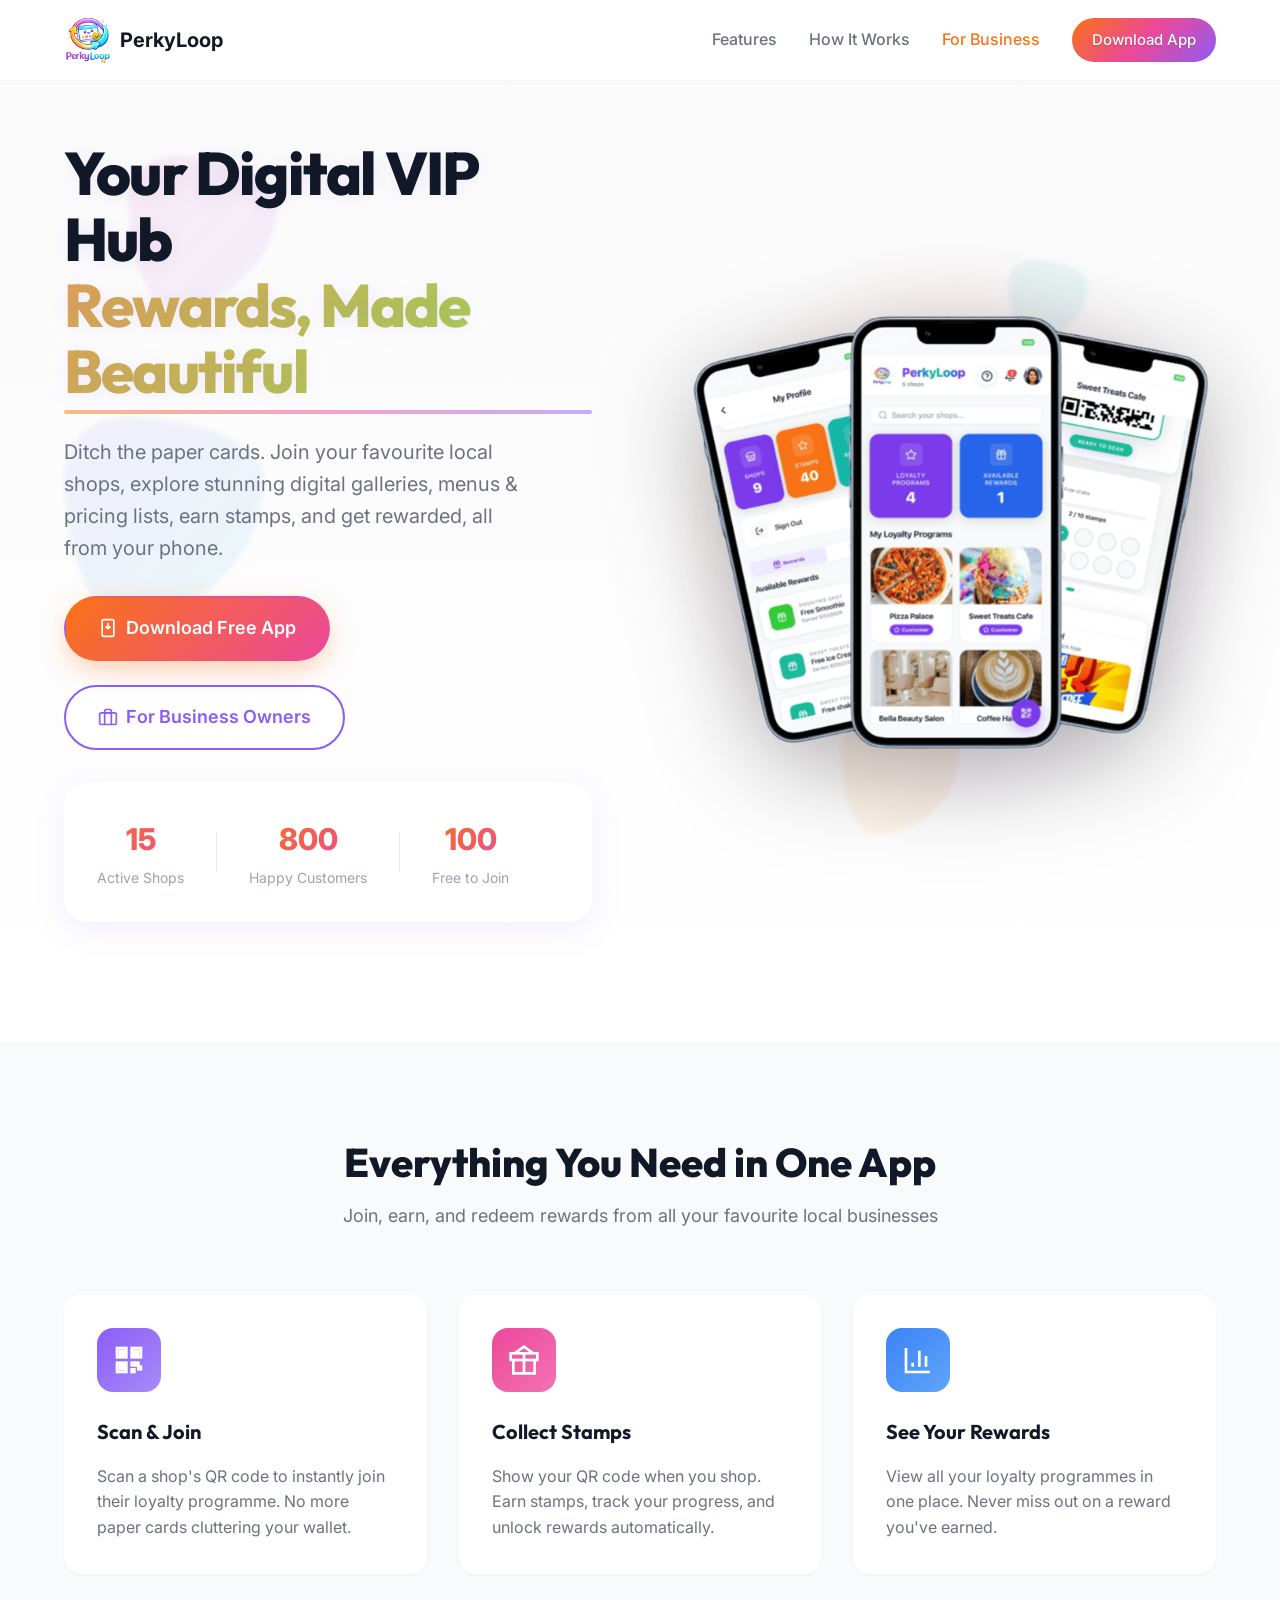
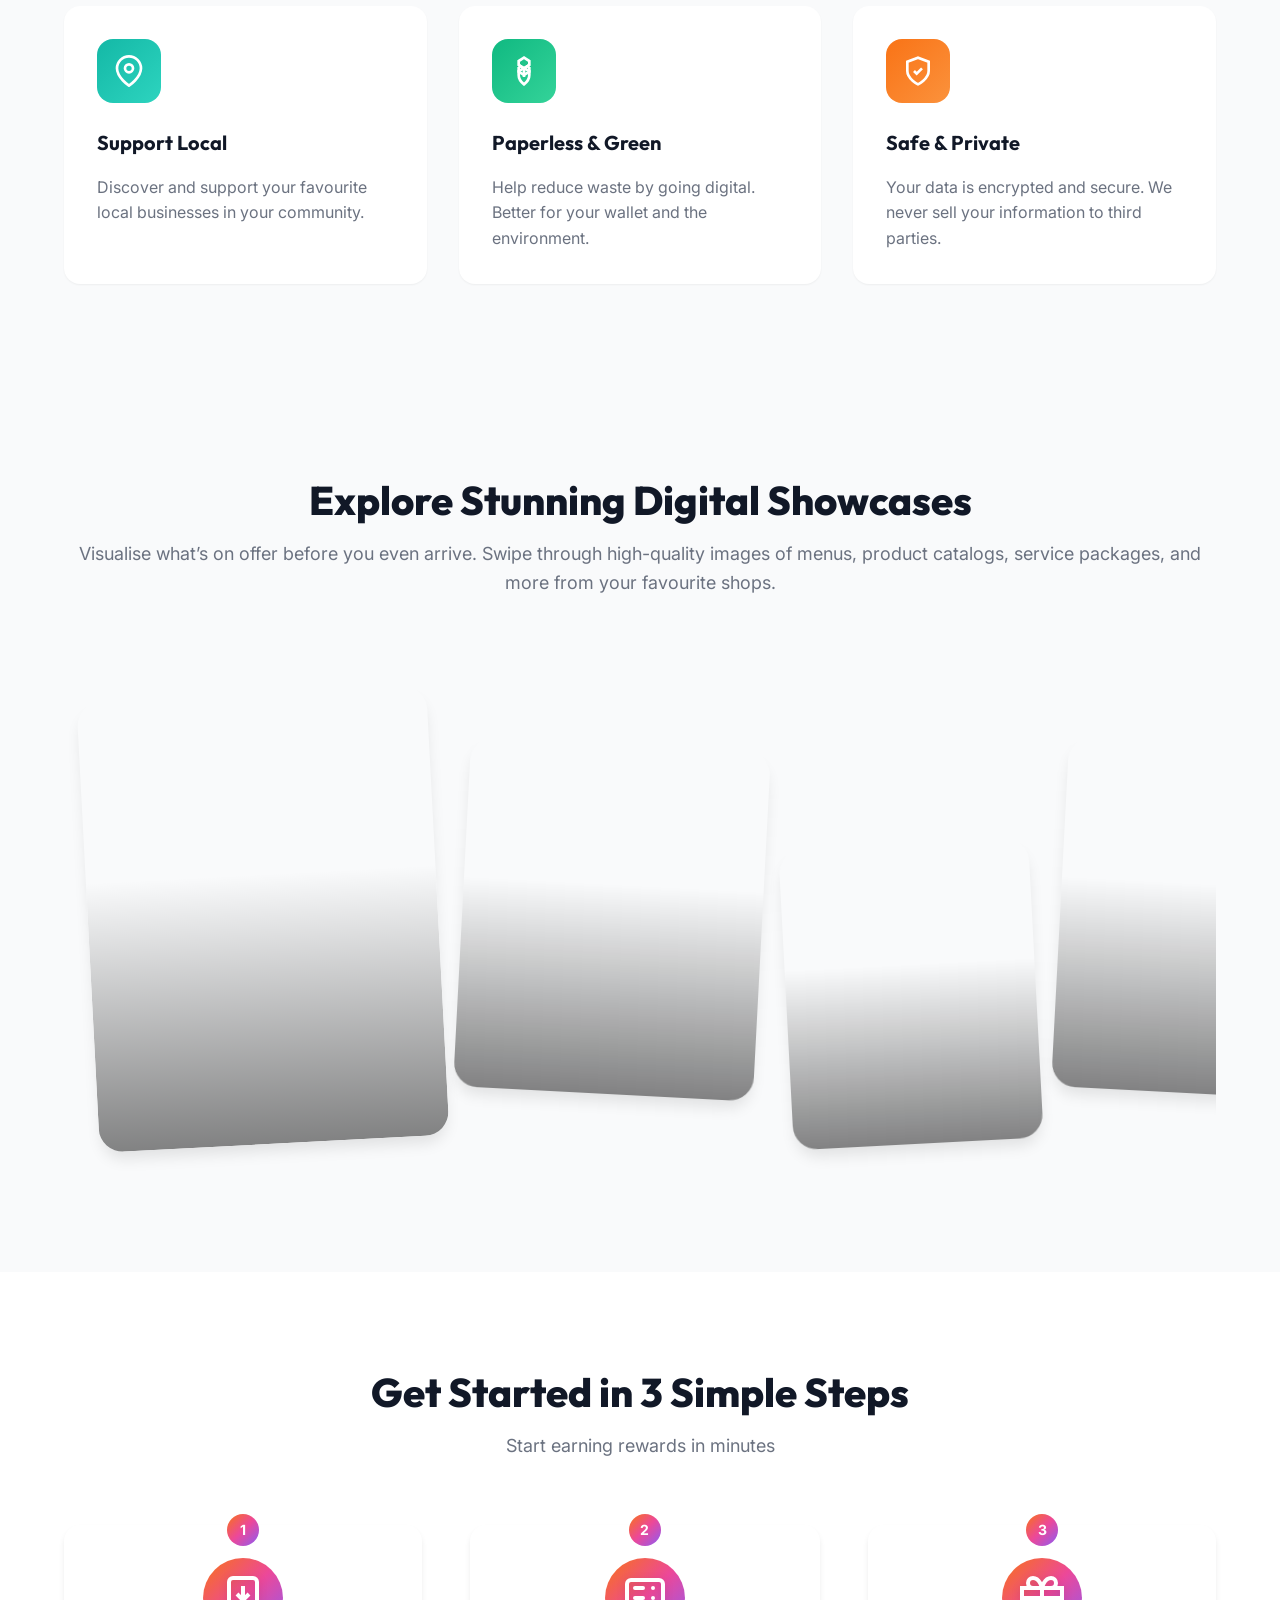
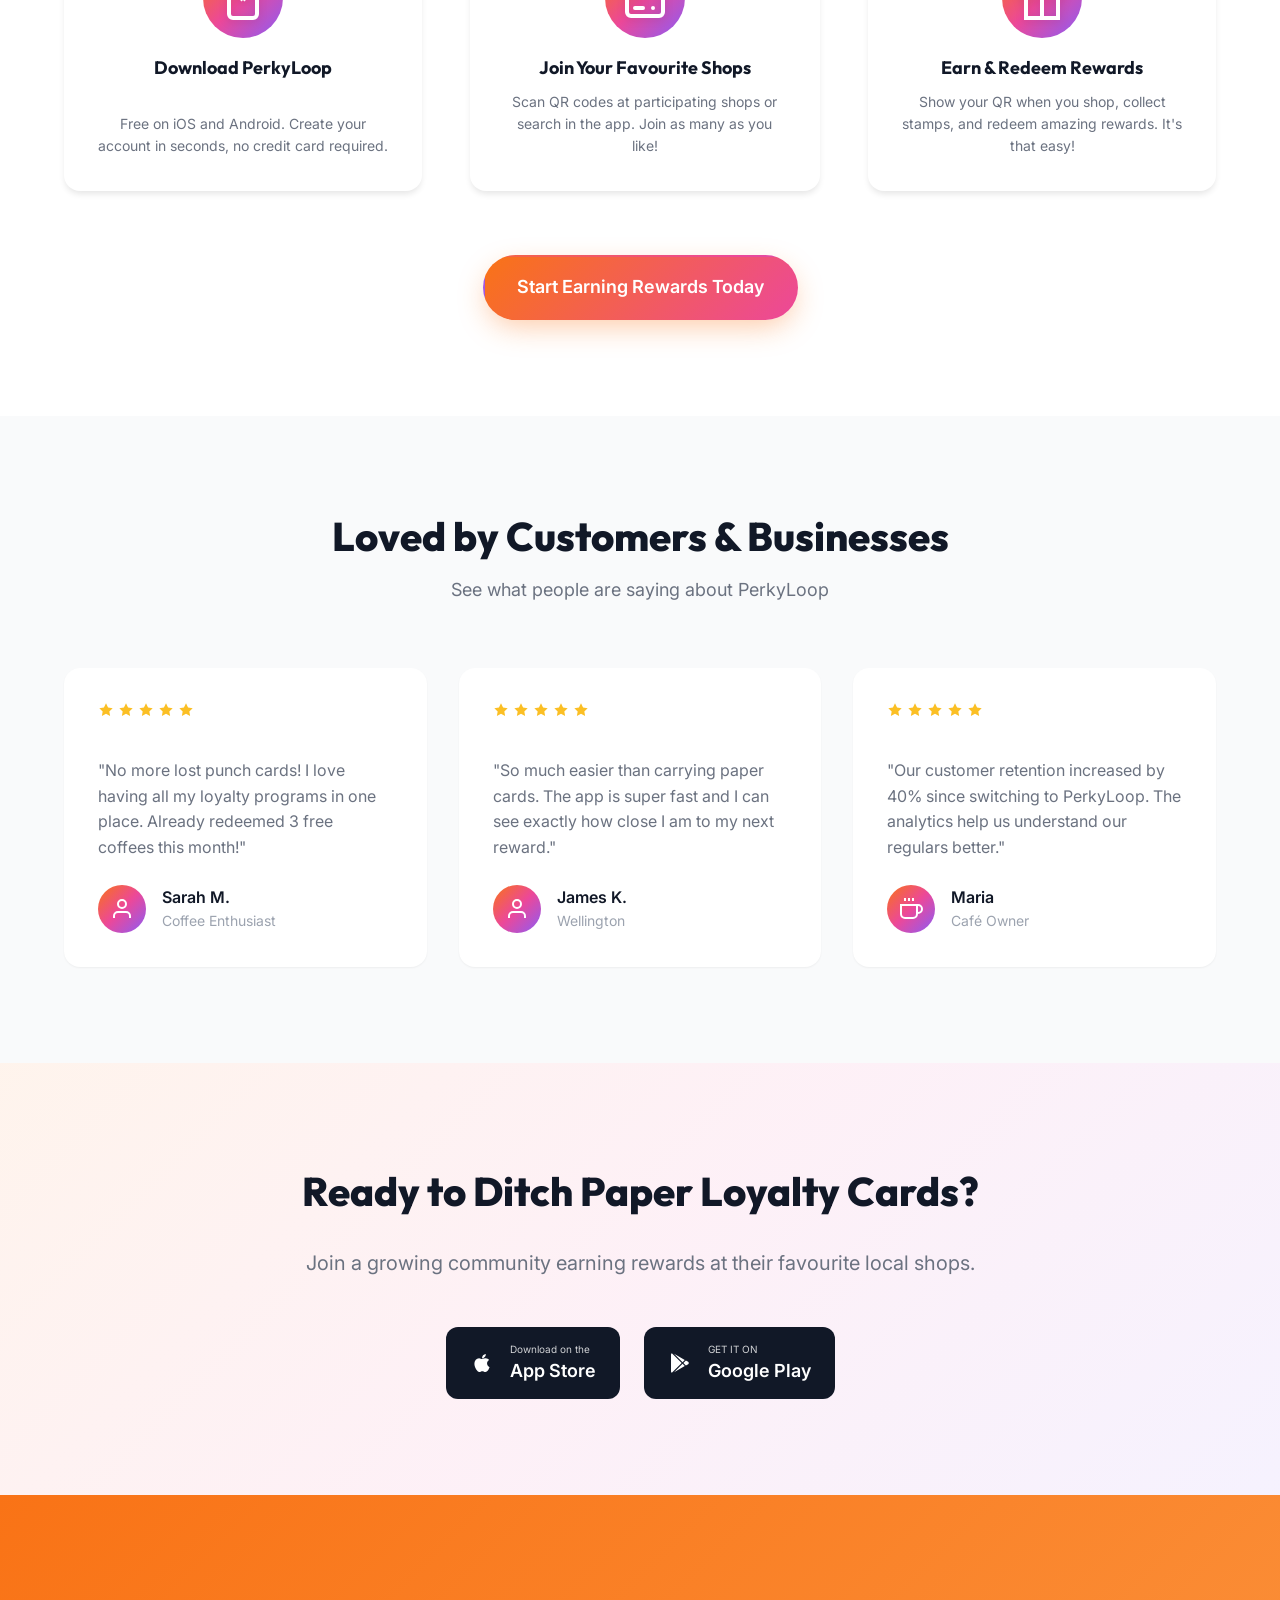
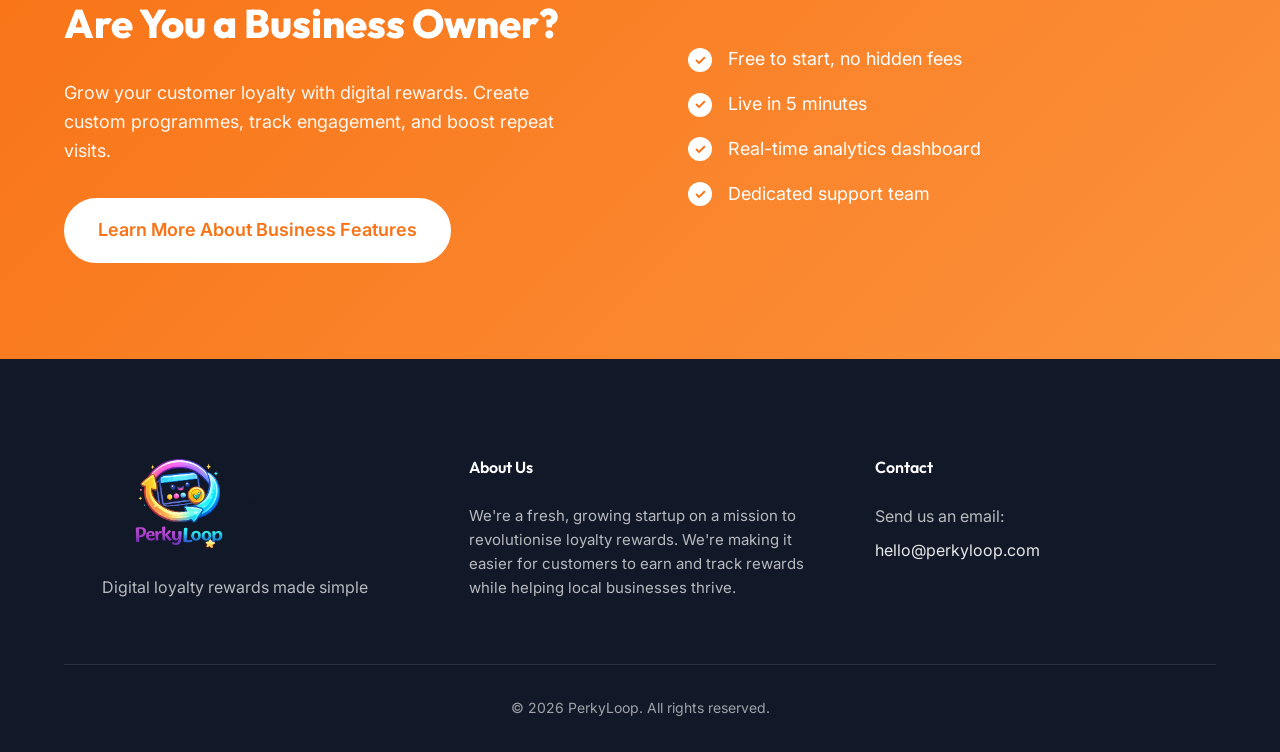
==== index.html @ 256bd618 "Web site updates." ====
<!DOCTYPE html>
<html lang="en">
<head>
    <meta charset="UTF-8">
    <meta name="viewport" content="width=device-width, initial-scale=1.0">
    <meta name="description" content="PerkyLoop - Digital loyalty rewards for modern businesses. Join your favourite local shops' loyalty programs and earn rewards from your phone.">
    <meta name="keywords" content="loyalty app, digital rewards, coffee shop, loyalty card, customer rewards">
    <title>PerkyLoop - Digital Loyalty Rewards for Modern Businesses</title>
    
    <!-- Favicon -->
    <link rel="icon" type="image/png" href="images/favicon.png">
    
    <!-- Google Fonts -->
    <link rel="preconnect" href="https://fonts.googleapis.com">
    <link rel="preconnect" href="https://fonts.gstatic.com" crossorigin>
    <link href="https://fonts.googleapis.com/css2?family=Inter:wght@300;400;500;600;700;800&family=Outfit:wght@300;400;500;600;700;800&display=swap" rel="stylesheet">
    
    <!-- Stylesheet -->
    <link rel="stylesheet" href="styles.css">
</head>
<body>
    <!-- Navigation -->
    <nav class="navbar">
        <div class="container">
            <div class="nav-content">
                <div class="logo">
                    <img src="images/icon.png" alt="PerkyLoop" class="logo-icon">
                    <span class="logo-text">PerkyLoop</span>
                </div>
                <div class="nav-links">
                    <a href="#features">Features</a>
                    <a href="#how-it-works">How It Works</a>
                    <a href="business.html" class="nav-link-business">For Business</a>
                    <a href="#download" class="btn-nav">Download App</a>
                </div>
                <button class="mobile-menu-toggle" aria-label="Toggle menu">
                    <span></span>
                    <span></span>
                    <span></span>
                </button>
            </div>
        </div>
    </nav>

    <!-- Mobile Menu -->
    <div class="mobile-menu">
        <a href="#features">Features</a>
        <a href="#how-it-works">How It Works</a>
        <a href="business.html">For Business</a>
        <a href="#download" class="btn-mobile-menu">Download App</a>
    </div>

    <!-- Hero Section -->
    <section class="hero">
        <div class="hero-gradient"></div>
        
        <!-- Floating Decorative Elements -->
        <div class="floating-shapes">
            <div class="shape shape-1"></div>
            <div class="shape shape-2"></div>
            <div class="shape shape-3"></div>
            <div class="shape shape-4"></div>
            <div class="shape shape-5"></div>
        </div>
        
        <div class="container">
            <div class="hero-content">
                <div class="hero-text">
                    <h1 class="hero-title animate-fade-in">
                        Your Digital VIP Hub<br>
                        <span class="gradient-text">Rewards, Made Beautiful</span>
                    </h1>
                    <p class="hero-subtitle animate-fade-in-delay-1">
                        Ditch the paper cards. Join your favourite local shops, explore stunning digital galleries, menus & pricing lists, earn stamps, and get rewarded, all from your phone.
                    </p>
                    <div class="hero-buttons animate-fade-in-delay-2">
                        <a href="#download" class="btn btn-primary btn-lg">
                            <svg class="btn-icon" width="20" height="20" viewBox="0 0 24 24" fill="none" stroke="currentColor" stroke-width="2">
                                <rect x="5" y="2" width="14" height="20" rx="2" ry="2"/>
                                <path d="M12 6v7m0 0l-3-3m3 3l3-3"/>
                            </svg>
                            Download Free App
                        </a>
                        <a href="business.html" class="btn btn-secondary btn-lg">
                            <svg class="btn-icon" width="20" height="20" viewBox="0 0 24 24" fill="none" stroke="currentColor" stroke-width="2">
                                <rect x="2" y="7" width="20" height="14" rx="2" ry="2"/>
                                <path d="M16 21V5a2 2 0 0 0-2-2h-4a2 2 0 0 0-2 2v16"/>
                                <path d="M8 7h8"/>
                            </svg>
                            For Business Owners
                        </a>
                    </div>
                    <div class="hero-stats animate-fade-in-delay-3">
                        <div class="stat">
                            <div class="stat-number">15+</div>
                            <div class="stat-label">Active Shops</div>
                        </div>
                        <div class="stat-divider"></div>
                        <div class="stat">
                            <div class="stat-number">800+</div>
                            <div class="stat-label">Happy Customers</div>
                        </div>
                        <div class="stat-divider"></div>
                        <div class="stat">
                            <div class="stat-number">100%</div>
                            <div class="stat-label">Free to Join</div>
                        </div>
                    </div>
                </div>
                <div class="hero-image animate-fade-in-delay-2">
                    <div class="phone-mockup">
                        <img src="images/single.png" alt="PerkyLoop App" class="phone-single">
                    </div>
                </div>
            </div>
        </div>
        <div class="hero-wave">
            <svg viewBox="0 0 1440 120" fill="none" xmlns="http://www.w3.org/2000/svg">
                <path d="M0 0L60 10C120 20 240 40 360 46.7C480 53 600 47 720 43.3C840 40 960 40 1080 46.7C1200 53 1320 67 1380 73.3L1440 80V120H1380C1320 120 1200 120 1080 120C960 120 840 120 720 120C600 120 480 120 360 120C240 120 120 120 60 120H0V0Z" fill="white"/>
            </svg>
        </div>
    </section>

    <!-- Features Section -->
    <section id="features" class="features">
        <div class="container">
            <div class="section-header">
                <h2 class="section-title">Everything You Need in One App</h2>
                <p class="section-subtitle">Join, earn, and redeem rewards from all your favourite local businesses</p>
            </div>
            <div class="features-grid">
                <div class="feature-card">
                    <div class="feature-icon icon-purple">
                        <svg width="32" height="32" viewBox="0 0 24 24" fill="none" stroke="currentColor" stroke-width="2">
                            <rect x="3" y="3" width="7" height="7"/>
                            <rect x="14" y="3" width="7" height="7"/>
                            <rect x="3" y="14" width="7" height="7"/>
                            <rect x="5" y="5" width="3" height="3" fill="currentColor"/>
                            <rect x="16" y="5" width="3" height="3" fill="currentColor"/>
                            <rect x="5" y="16" width="3" height="3" fill="currentColor"/>
                            <rect x="14" y="14" width="2" height="2" fill="currentColor"/>
                            <rect x="17" y="14" width="2" height="2" fill="currentColor"/>
                            <rect x="19" y="17" width="2" height="2" fill="currentColor"/>
                            <rect x="14" y="19" width="2" height="2" fill="currentColor"/>
                        </svg>
                    </div>
                    <h3 class="feature-title">Scan & Join</h3>
                    <p class="feature-description">Scan a shop's QR code to instantly join their loyalty programme. No more paper cards cluttering your wallet.</p>
                </div>
                <div class="feature-card">
                    <div class="feature-icon icon-pink">
                        <svg width="32" height="32" viewBox="0 0 24 24" fill="none" stroke="currentColor" stroke-width="2">
                            <polyline points="20 12 20 22 4 22 4 12"/>
                            <rect x="2" y="7" width="20" height="5"/>
                            <path d="M12 22V7M5 7L12 2l7 5"/>
                        </svg>
                    </div>
                    <h3 class="feature-title">Collect Stamps</h3>
                    <p class="feature-description">Show your QR code when you shop. Earn stamps, track your progress, and unlock rewards automatically.</p>
                </div>
                <div class="feature-card">
                    <div class="feature-icon icon-blue">
                        <svg width="32" height="32" viewBox="0 0 24 24" fill="none" stroke="currentColor" stroke-width="2">
                            <path d="M3 3v18h18"/>
                            <path d="M18 17V9M13 17V5M8 17v-3"/>
                        </svg>
                    </div>
                    <h3 class="feature-title">See Your Rewards</h3>
                    <p class="feature-description">View all your loyalty programmes in one place. Never miss out on a reward you've earned.</p>
                </div>
                <div class="feature-card">
                    <div class="feature-icon icon-teal">
                        <svg width="32" height="32" viewBox="0 0 24 24" fill="none" stroke="currentColor" stroke-width="2">
                            <path d="M21 10c0 7-9 13-9 13s-9-6-9-13a9 9 0 0 1 18 0z"/>
                            <circle cx="12" cy="10" r="3"/>
                        </svg>
                    </div>
                    <h3 class="feature-title">Support Local</h3>
                    <p class="feature-description">Discover and support your favourite local businesses in your community.</p>
                </div>
                <div class="feature-card">
                    <div class="feature-icon icon-green">
                        <svg width="32" height="32" viewBox="0 0 24 24" fill="none" stroke="currentColor" stroke-width="2">
                            <path d="M12 2L8 4.5v3L12 10l4-2.5v-3L12 2z"/>
                            <path d="M12 10v6.5"/>
                            <path d="M8 7.5L12 10l4-2.5"/>
                            <path d="M16 9v3.5l-4 2.5-4-2.5V9"/>
                            <path d="M12 22s-4-3-4-7v-3l4-2 4 2v3c0 4-4 7-4 7z"/>
                        </svg>
                    </div>
                    <h3 class="feature-title">Paperless & Green</h3>
                    <p class="feature-description">Help reduce waste by going digital. Better for your wallet and the environment.</p>
                </div>
                <div class="feature-card">
                    <div class="feature-icon icon-orange">
                        <svg width="32" height="32" viewBox="0 0 24 24" fill="none" stroke="currentColor" stroke-width="2">
                            <path d="M12 22s8-4 8-10V5l-8-3-8 3v7c0 6 8 10 8 10z"/>
                            <path d="M9 12l2 2 4-4"/>
                        </svg>
                    </div>
                    <h3 class="feature-title">Safe & Private</h3>
                    <p class="feature-description">Your data is encrypted and secure. We never sell your information to third parties.</p>
                </div>
            </div>
        </div>
    </section>

    <!-- Gallery Discovery Section -->
    <section id="gallery-discovery" class="gallery-discovery" style="overflow: hidden; background: var(--background);">
        <div class="container">
            <div class="section-header">
                <h2 class="section-title">Explore Stunning Digital Showcases</h2>
                <p class="section-subtitle">Visualise what’s on offer before you even arrive. Swipe through high-quality images of menus, product catalogs, service packages, and more from your favourite shops.</p>
            </div>
            
            <div class="gallery-showcase">
                <div class="gallery-track">
                    <div class="gallery-item item-large" style="background-image: url('https://images.unsplash.com/photo-1497935586351-b67a49e012bf?auto=format&fit=crop&q=80&w=800');">
                        <div class="gallery-caption glass-panel">Artisan Coffee</div>
                    </div>
                    <div class="gallery-item item-medium" style="background-image: url('https://images.unsplash.com/photo-1550547660-d9450f859349?auto=format&fit=crop&q=80&w=800');">
                        <div class="gallery-caption glass-panel">Gourmet Burgers</div>
                    </div>
                    <div class="gallery-item item-small" style="background-image: url('https://images.unsplash.com/photo-1541167760496-1628856ab772?auto=format&fit=crop&q=80&w=800');">
                        <div class="gallery-caption glass-panel">Fresh Pastries</div>
                    </div>
                    <div class="gallery-item item-medium" style="background-image: url('https://images.unsplash.com/photo-1517248135467-4c7edcad34c4?auto=format&fit=crop&q=80&w=800');">
                        <div class="gallery-caption glass-panel">Cozy Interiors</div>
                    </div>
                    <div class="gallery-item item-large" style="background-image: url('https://images.unsplash.com/photo-1521017432531-fbd92d768814?auto=format&fit=crop&q=80&w=800');">
                        <div class="gallery-caption glass-panel">Hair Salon Styles</div>
                    </div>
                    <!-- Duplicate for infinite scroll effect -->
                    <div class="gallery-item item-large" style="background-image: url('https://images.unsplash.com/photo-1497935586351-b67a49e012bf?auto=format&fit=crop&q=80&w=800');">
                        <div class="gallery-caption glass-panel">Artisan Coffee</div>
                    </div>
                    <div class="gallery-item item-medium" style="background-image: url('https://images.unsplash.com/photo-1550547660-d9450f859349?auto=format&fit=crop&q=80&w=800');">
                        <div class="gallery-caption glass-panel">Gourmet Burgers</div>
                    </div>
                </div>
            </div>
        </div>
    </section>

    <!-- How It Works Section -->
    <section id="how-it-works" class="how-it-works">
        <div class="container">
            <div class="section-header">
                <h2 class="section-title">Get Started in 3 Simple Steps</h2>
                <p class="section-subtitle">Start earning rewards in minutes</p>
            </div>
            <div class="steps">
                <div class="step">
                    <div class="step-number">1</div>
                    <div class="step-icon">
                        <svg width="48" height="48" viewBox="0 0 24 24" fill="none" stroke="currentColor" stroke-width="2">
                            <rect x="5" y="2" width="14" height="20" rx="2" ry="2"/>
                            <path d="M12 6v7m0 0l-3-3m3 3l3-3"/>
                        </svg>
                    </div>
                    <h3 class="step-title">Download PerkyLoop</h3>
                    <p class="step-description">Free on iOS and Android. Create your account in seconds, no credit card required.</p>
                </div>
                <div class="step-connector"></div>
                <div class="step">
                    <div class="step-number">2</div>
                    <div class="step-icon">
                        <svg width="48" height="48" viewBox="0 0 24 24" fill="none" stroke="currentColor" stroke-width="2">
                            <rect x="3" y="3" width="18" height="18" rx="2" ry="2"/>
                            <path d="M7 7h4m-4 5h4m-4 5h4m5-10h0m0 5h0m0 5h0" stroke-linecap="round"/>
                        </svg>
                    </div>
                    <h3 class="step-title">Join Your Favourite Shops</h3>
                    <p class="step-description">Scan QR codes at participating shops or search in the app. Join as many as you like!</p>
                </div>
                <div class="step-connector"></div>
                <div class="step">
                    <div class="step-number">3</div>
                    <div class="step-icon">
                        <svg width="48" height="48" viewBox="0 0 24 24" fill="none" stroke="currentColor" stroke-width="2">
                            <polyline points="20 12 20 22 4 22 4 12"/>
                            <rect x="2" y="7" width="20" height="5"/>
                            <line x1="12" y1="22" x2="12" y2="7"/>
                            <path d="M12 7H7.5a2.5 2.5 0 0 1 0-5C11 2 12 7 12 7z"/>
                            <path d="M12 7h4.5a2.5 2.5 0 0 0 0-5C13 2 12 7 12 7z"/>
                        </svg>
                    </div>
                    <h3 class="step-title">Earn & Redeem Rewards</h3>
                    <p class="step-description">Show your QR when you shop, collect stamps, and redeem amazing rewards. It's that easy!</p>
                </div>
            </div>
            <div class="cta-center">
                <a href="#download" class="btn btn-primary btn-lg">Start Earning Rewards Today</a>
            </div>
        </div>
    </section>

    <!-- Testimonials Section -->
    <section class="testimonials">
        <div class="container">
            <div class="section-header">
                <h2 class="section-title">Loved by Customers & Businesses</h2>
                <p class="section-subtitle">See what people are saying about PerkyLoop</p>
            </div>
            <div class="testimonials-grid">
                <div class="testimonial-card">
                    <div class="testimonial-stars">
                        <svg width="16" height="16" viewBox="0 0 24 24" fill="currentColor">
                            <path d="M12 2l3.09 6.26L22 9.27l-5 4.87 1.18 6.88L12 17.77l-6.18 3.25L7 14.14 2 9.27l6.91-1.01L12 2z"/>
                        </svg>
                        <svg width="16" height="16" viewBox="0 0 24 24" fill="currentColor">
                            <path d="M12 2l3.09 6.26L22 9.27l-5 4.87 1.18 6.88L12 17.77l-6.18 3.25L7 14.14 2 9.27l6.91-1.01L12 2z"/>
                        </svg>
                        <svg width="16" height="16" viewBox="0 0 24 24" fill="currentColor">
                            <path d="M12 2l3.09 6.26L22 9.27l-5 4.87 1.18 6.88L12 17.77l-6.18 3.25L7 14.14 2 9.27l6.91-1.01L12 2z"/>
                        </svg>
                        <svg width="16" height="16" viewBox="0 0 24 24" fill="currentColor">
                            <path d="M12 2l3.09 6.26L22 9.27l-5 4.87 1.18 6.88L12 17.77l-6.18 3.25L7 14.14 2 9.27l6.91-1.01L12 2z"/>
                        </svg>
                        <svg width="16" height="16" viewBox="0 0 24 24" fill="currentColor">
                            <path d="M12 2l3.09 6.26L22 9.27l-5 4.87 1.18 6.88L12 17.77l-6.18 3.25L7 14.14 2 9.27l6.91-1.01L12 2z"/>
                        </svg>
                    </div>
                    <p class="testimonial-text">"No more lost punch cards! I love having all my loyalty programs in one place. Already redeemed 3 free coffees this month!"</p>
                    <div class="testimonial-author">
                        <div class="author-avatar">
                            <svg width="24" height="24" viewBox="0 0 24 24" fill="none" stroke="currentColor" stroke-width="2">
                                <path d="M20 21v-2a4 4 0 0 0-4-4H8a4 4 0 0 0-4 4v2"/>
                                <circle cx="12" cy="7" r="4"/>
                            </svg>
                        </div>
                        <div class="author-info">
                            <div class="author-name">Sarah M.</div>
                            <div class="author-location">Coffee Enthusiast</div>
                        </div>
                    </div>
                </div>
                <div class="testimonial-card">
                    <div class="testimonial-stars">
                        <svg width="16" height="16" viewBox="0 0 24 24" fill="currentColor">
                            <path d="M12 2l3.09 6.26L22 9.27l-5 4.87 1.18 6.88L12 17.77l-6.18 3.25L7 14.14 2 9.27l6.91-1.01L12 2z"/>
                        </svg>
                        <svg width="16" height="16" viewBox="0 0 24 24" fill="currentColor">
                            <path d="M12 2l3.09 6.26L22 9.27l-5 4.87 1.18 6.88L12 17.77l-6.18 3.25L7 14.14 2 9.27l6.91-1.01L12 2z"/>
                        </svg>
                        <svg width="16" height="16" viewBox="0 0 24 24" fill="currentColor">
                            <path d="M12 2l3.09 6.26L22 9.27l-5 4.87 1.18 6.88L12 17.77l-6.18 3.25L7 14.14 2 9.27l6.91-1.01L12 2z"/>
                        </svg>
                        <svg width="16" height="16" viewBox="0 0 24 24" fill="currentColor">
                            <path d="M12 2l3.09 6.26L22 9.27l-5 4.87 1.18 6.88L12 17.77l-6.18 3.25L7 14.14 2 9.27l6.91-1.01L12 2z"/>
                        </svg>
                        <svg width="16" height="16" viewBox="0 0 24 24" fill="currentColor">
                            <path d="M12 2l3.09 6.26L22 9.27l-5 4.87 1.18 6.88L12 17.77l-6.18 3.25L7 14.14 2 9.27l6.91-1.01L12 2z"/>
                        </svg>
                    </div>
                    <p class="testimonial-text">"So much easier than carrying paper cards. The app is super fast and I can see exactly how close I am to my next reward."</p>
                    <div class="testimonial-author">
                        <div class="author-avatar">
                            <svg width="24" height="24" viewBox="0 0 24 24" fill="none" stroke="currentColor" stroke-width="2">
                                <path d="M20 21v-2a4 4 0 0 0-4-4H8a4 4 0 0 0-4 4v2"/>
                                <circle cx="12" cy="7" r="4"/>
                            </svg>
                        </div>
                        <div class="author-info">
                            <div class="author-name">James K.</div>
                            <div class="author-location">Wellington</div>
                        </div>
                    </div>
                </div>
                <div class="testimonial-card">
                    <div class="testimonial-stars">
                        <svg width="16" height="16" viewBox="0 0 24 24" fill="currentColor">
                            <path d="M12 2l3.09 6.26L22 9.27l-5 4.87 1.18 6.88L12 17.77l-6.18 3.25L7 14.14 2 9.27l6.91-1.01L12 2z"/>
                        </svg>
                        <svg width="16" height="16" viewBox="0 0 24 24" fill="currentColor">
                            <path d="M12 2l3.09 6.26L22 9.27l-5 4.87 1.18 6.88L12 17.77l-6.18 3.25L7 14.14 2 9.27l6.91-1.01L12 2z"/>
                        </svg>
                        <svg width="16" height="16" viewBox="0 0 24 24" fill="currentColor">
                            <path d="M12 2l3.09 6.26L22 9.27l-5 4.87 1.18 6.88L12 17.77l-6.18 3.25L7 14.14 2 9.27l6.91-1.01L12 2z"/>
                        </svg>
                        <svg width="16" height="16" viewBox="0 0 24 24" fill="currentColor">
                            <path d="M12 2l3.09 6.26L22 9.27l-5 4.87 1.18 6.88L12 17.77l-6.18 3.25L7 14.14 2 9.27l6.91-1.01L12 2z"/>
                        </svg>
                        <svg width="16" height="16" viewBox="0 0 24 24" fill="currentColor">
                            <path d="M12 2l3.09 6.26L22 9.27l-5 4.87 1.18 6.88L12 17.77l-6.18 3.25L7 14.14 2 9.27l6.91-1.01L12 2z"/>
                        </svg>
                    </div>
                    <p class="testimonial-text">"Our customer retention increased by 40% since switching to PerkyLoop. The analytics help us understand our regulars better."</p>
                    <div class="testimonial-author">
                        <div class="author-avatar">
                            <svg width="24" height="24" viewBox="0 0 24 24" fill="none" stroke="currentColor" stroke-width="2">
                                <path d="M18 8h1a4 4 0 0 1 0 8h-1"/>
                                <path d="M2 8h16v9a4 4 0 0 1-4 4H6a4 4 0 0 1-4-4V8z"/>
                                <line x1="6" y1="1" x2="6" y2="4"/>
                                <line x1="10" y1="1" x2="10" y2="4"/>
                                <line x1="14" y1="1" x2="14" y2="4"/>
                            </svg>
                        </div>
                        <div class="author-info">
                            <div class="author-name">Maria</div>
                            <div class="author-location">Café Owner</div>
                        </div>
                    </div>
                </div>
            </div>
        </div>
    </section>

    <!-- Download CTA Section -->
    <section id="download" class="download-cta">
        <div class="cta-gradient"></div>
        <div class="container">
            <div class="cta-content">
                <h2 class="cta-title">Ready to Ditch Paper Loyalty Cards?</h2>
                <p class="cta-subtitle">Join a growing community earning rewards at their favourite local shops.</p>
                <div class="download-buttons">
                    <a href="#" class="store-button apple">
                        <svg width="24" height="24" viewBox="0 0 24 24" fill="currentColor">
                            <path d="M17.05 20.28c-.98.95-2.05.8-3.08.35-1.09-.46-2.09-.48-3.24 0-1.44.62-2.2.44-3.06-.35C2.79 15.25 3.51 7.59 9.05 7.31c1.35.07 2.29.74 3.08.8 1.18-.24 2.31-.93 3.57-.84 1.51.12 2.65.72 3.4 1.8-3.12 1.87-2.38 5.98.48 7.13-.57 1.5-1.31 2.99-2.54 4.09l.01-.01zM12.03 7.25c-.15-2.23 1.66-4.07 3.74-4.25.29 2.58-2.34 4.5-3.74 4.25z"/>
                        </svg>
                        <div class="store-text">
                            <div class="store-label">Download on the</div>
                            <div class="store-name">App Store</div>
                        </div>
                    </a>
                    <a href="#" class="store-button google">
                        <svg width="24" height="24" viewBox="0 0 24 24" fill="currentColor">
                            <path d="M3,20.5V3.5C3,2.91 3.34,2.39 3.84,2.15L13.69,12L3.84,21.85C3.34,21.6 3,21.09 3,20.5M16.81,15.12L6.05,21.34L14.54,12.85L16.81,15.12M20.16,10.81C20.5,11.08 20.75,11.5 20.75,12C20.75,12.5 20.53,12.9 20.18,13.18L17.89,14.5L15.39,12L17.89,9.5L20.16,10.81M6.05,2.66L16.81,8.88L14.54,11.15L6.05,2.66Z"/>
                        </svg>
                        <div class="store-text">
                            <div class="store-label">GET IT ON</div>
                            <div class="store-name">Google Play</div>
                        </div>
                    </a>
                </div>
            </div>
        </div>
    </section>

    <!-- Business Teaser Section -->
    <section class="business-teaser">
        <div class="container">
            <div class="business-content">
                <div class="business-text">
                    <h2 class="business-title">Are You a Business Owner?</h2>
                    <p class="business-description">Grow your customer loyalty with digital rewards. Create custom programmes, track engagement, and boost repeat visits.</p>
                    <a href="business.html" class="btn btn-outline btn-lg">Learn More About Business Features</a>
                </div>
                <div class="business-features">
                    <div class="business-feature">
                        <span class="check-icon">✓</span>
                        <span>Free to start, no hidden fees</span>
                    </div>
                    <div class="business-feature">
                        <span class="check-icon">✓</span>
                        <span>Live in 5 minutes</span>
                    </div>
                    <div class="business-feature">
                        <span class="check-icon">✓</span>
                        <span>Real-time analytics dashboard</span>
                    </div>
                    <div class="business-feature">
                        <span class="check-icon">✓</span>
                        <span>Dedicated support team</span>
                    </div>
                </div>
            </div>
        </div>
    </section>

    <!-- Footer -->
    <footer class="footer">
        <div class="container">
            <div class="footer-content">
                <div class="footer-section">
                    <div class="logo">
                        <img src="images/icon.png" alt="PerkyLoop" class="logo-icon">
                        <span class="logo-text">PerkyLoop</span>
                    </div>
                    <p class="footer-tagline">Digital loyalty rewards made simple</p>
                </div>
                
                <div class="footer-section">
                    <h4>About Us</h4>
                    <p class="footer-about">We're a fresh, growing startup on a mission to revolutionise loyalty rewards. We're making it easier for customers to earn and track rewards while helping local businesses thrive.</p>
                </div>
                
                <div class="footer-section">
                    <h4>Contact</h4>
                    <p style="color: rgba(255, 255, 255, 0.7); margin-bottom: 8px;">Send us an email:</p>
                    <p class="footer-contact">
                        <a href="mailto:hello@perkyloop.com">hello@perkyloop.com</a>
                    </p>
                </div>
            </div>
            <div class="footer-bottom">
                <p>&copy; 2026 PerkyLoop. All rights reserved.</p>
            </div>
        </div>
    </footer>

    <!-- JavaScript -->
    <script src="script.js"></script>
</body>
</html>
---- styles.css ----
/* PerkyLoop Website Styles */

/* ===== CSS Variables ===== */
:root {
    /* Primary Colors */
    --primary: #8b5cf6;
    --primary-dark: #7c3aed;
    --primary-pale: #f3e8ff;
    
    /* Secondary Colors */
    --secondary: #6366f1;
    --secondary-dark: #4f46e5;
    
    /* Brand Gradients */
    --gradient-sunset: linear-gradient(135deg, #f97316 0%, #ec4899 50%, #8b5cf6 100%);
    --gradient-ocean: linear-gradient(135deg, #06b6d4 0%, #3b82f6 50%, #8b5cf6 100%);
    --gradient-forest: linear-gradient(135deg, #10b981 0%, #059669 50%, #047857 100%);
    --gradient-fire: linear-gradient(135deg, #f59e0b 0%, #ef4444 50%, #dc2626 100%);
    --gradient-business: linear-gradient(135deg, #f97316 0%, #fb923c 100%);
    
    /* UI Colors */
    --surface: #ffffff;
    --surface-elevated: #fafafa;
    --background: #f9fafb;
    
    /* Text Colors */
    --text-primary: #111827;
    --text-secondary: #6b7280;
    --text-tertiary: #9ca3af;
    
    /* Borders */
    --border: #e5e7eb;
    --border-light: #f3f4f6;
    
    /* Status Colors */
    --success: #10b981;
    --warning: #f59e0b;
    --error: #ef4444;
    --info: #3b82f6;
    
    /* Feature Colors */
    --purple: #8b5cf6;
    --orange: #f97316;
    --teal: #14b8a6;
    --blue: #3b82f6;
    --green: #10b981;
    --pink: #ec4899;
    
    /* Typography */
    --font-family: 'Inter', -apple-system, BlinkMacSystemFont, 'Segoe UI', sans-serif;
    --font-heading: 'Outfit', -apple-system, BlinkMacSystemFont, 'Segoe UI', sans-serif;
    
    /* Font Weights */
    --font-light: 300;
    --font-regular: 400;
    --font-medium: 500;
    --font-semibold: 600;
    --font-bold: 700;
    --font-extrabold: 800;
    
    /* Spacing */
    --spacing-xs: 0.5rem;
    --spacing-sm: 1rem;
    --spacing-md: 1.5rem;
    --spacing-lg: 2rem;
    --spacing-xl: 3rem;
    --spacing-2xl: 4rem;
    --spacing-3xl: 6rem;
    
    /* Border Radius */
    --radius-sm: 0.375rem;
    --radius-md: 0.5rem;
    --radius-lg: 0.75rem;
    --radius-xl: 1rem;
    --radius-2xl: 1.5rem;
    --radius-full: 9999px;
    
    /* Shadows */
    --shadow-sm: 0 1px 2px 0 rgba(0, 0, 0, 0.05);
    --shadow-md: 0 4px 6px -1px rgba(0, 0, 0, 0.1);
    --shadow-lg: 0 10px 15px -3px rgba(0, 0, 0, 0.1);
    --shadow-xl: 0 20px 25px -5px rgba(0, 0, 0, 0.1);
    --shadow-2xl: 0 25px 50px -12px rgba(0, 0, 0, 0.25);
    
    /* Transitions */
    --transition-fast: 150ms ease;
    --transition-base: 250ms ease;
    --transition-slow: 350ms ease;
}

/* ===== Reset & Base Styles ===== */
* {
    margin: 0;
    padding: 0;
    box-sizing: border-box;
}

html {
    scroll-behavior: smooth;
}

body {
    font-family: var(--font-family);
    font-size: 16px;
    line-height: 1.6;
    color: var(--text-primary);
    background-color: var(--surface);
    -webkit-font-smoothing: antialiased;
    -moz-osx-font-smoothing: grayscale;
    overflow-x: hidden;
}

h1, h2, h3, h4, h5, h6, .hero-title, .section-title, .step-title, .benefit-title, .feature-title, .pricing-plan {
    font-family: var(--font-heading);
}

img {
    max-width: 100%;
    height: auto;
}

a {
    text-decoration: none;
    color: inherit;
    transition: color var(--transition-base);
}

button {
    font-family: inherit;
    cursor: pointer;
    border: none;
    background: none;
}

/* ===== Container ===== */
.container {
    max-width: 1200px;
    margin: 0 auto;
    padding: 0 var(--spacing-md);
}

@media (max-width: 768px) {
    .container {
        padding: 0 var(--spacing-sm);
    }
}

/* ===== Navigation ===== */
.navbar {
    position: fixed;
    top: 0;
    left: 0;
    right: 0;
    background: rgba(255, 255, 255, 0.95);
    backdrop-filter: blur(10px);
    border-bottom: 1px solid var(--border-light);
    z-index: 1000;
    padding: var(--spacing-sm) 0;
}

.nav-content {
    display: flex;
    justify-content: space-between;
    align-items: center;
}

.logo {
    display: flex;
    align-items: center;
    gap: 0.5rem;
    font-weight: var(--font-bold);
    font-size: 1.25rem;
    color: var(--text-primary);
}

.logo-icon {
    height: 48px;
    width: auto;
    display: block;
}

.logo-text {
    line-height: 1;
    display: flex;
    align-items: center;
}

.nav-links {
    display: flex;
    align-items: center;
    gap: var(--spacing-lg);
}

.nav-links a {
    color: var(--text-secondary);
    font-weight: var(--font-medium);
    transition: color var(--transition-base);
}

.nav-links a:hover {
    color: var(--primary);
}

.nav-link-business {
    color: var(--orange) !important;
}

.btn-nav {
    background: var(--gradient-sunset);
    color: #ffffff !important;
    padding: 0.625rem 1.25rem;
    border-radius: var(--radius-full);
    font-weight: var(--font-bold);
    font-size: 0.9375rem;
    text-shadow: 0 1px 2px rgba(0, 0, 0, 0.2);
    transition: transform var(--transition-base), box-shadow var(--transition-base);
}

.btn-nav:hover {
    transform: translateY(-2px);
    box-shadow: var(--shadow-lg);
    color: #ffffff !important;
}

/* ===== Glassmorphism Utilities ===== */
.glass-panel {
    background: rgba(255, 255, 255, 0.7);
    backdrop-filter: blur(20px);
    -webkit-backdrop-filter: blur(20px);
    border: 1px solid rgba(255, 255, 255, 0.5);
    border-radius: var(--radius-2xl);
    box-shadow: 0 8px 32px 0 rgba(31, 38, 135, 0.07);
    overflow: hidden;
}

.glass-panel-dark {
    background: rgba(17, 24, 39, 0.7);
    backdrop-filter: blur(20px);
    -webkit-backdrop-filter: blur(20px);
    border: 1px solid rgba(255, 255, 255, 0.1);
    border-radius: var(--radius-2xl);
    box-shadow: 0 8px 32px 0 rgba(0, 0, 0, 0.3);
    color: white;
}

/* Mobile Menu Toggle */
.mobile-menu-toggle {
    display: none;
    flex-direction: column;
    gap: 4px;
    padding: 0.5rem;
}

.mobile-menu-toggle span {
    width: 24px;
    height: 2px;
    background: var(--text-primary);
    border-radius: 2px;
    transition: all var(--transition-base);
}

.mobile-menu {
    display: none;
    position: fixed;
    top: 70px;
    left: 0;
    right: 0;
    background: white;
    border-bottom: 1px solid var(--border);
    padding: var(--spacing-md);
    flex-direction: column;
    gap: var(--spacing-sm);
    z-index: 999;
}

.mobile-menu.active {
    display: flex;
}

.mobile-menu a {
    color: var(--text-secondary);
    font-weight: var(--font-medium);
    padding: 0.75rem 0;
}

.btn-mobile-menu {
    background: var(--gradient-sunset);
    color: white;
    padding: 0.75rem 1.25rem;
    border-radius: var(--radius-full);
    font-weight: var(--font-semibold);
    text-align: center;
}

@media (max-width: 768px) {
    .nav-links {
        display: none;
    }
    
    .mobile-menu-toggle {
        display: flex;
    }
}

/* ===== Buttons ===== */
.btn {
    display: inline-flex;
    align-items: center;
    justify-content: center;
    gap: 0.5rem;
    padding: 0.75rem 1.5rem;
    border-radius: var(--radius-full);
    font-weight: var(--font-semibold);
    font-size: 1rem;
    cursor: pointer;
    transition: all var(--transition-base);
    border: 2px solid transparent;
}

.btn-primary {
    background: var(--gradient-sunset);
    background-size: 200% 200%;
    color: white;
    box-shadow: 0 10px 30px -5px rgba(249, 115, 22, 0.4);
    position: relative;
    overflow: hidden;
    animation: gradientSlide 3s ease infinite;
}

.btn-primary::before {
    content: '';
    position: absolute;
    top: 50%;
    left: 50%;
    width: 0;
    height: 0;
    border-radius: 50%;
    background: rgba(255, 255, 255, 0.2);
    transform: translate(-50%, -50%);
    transition: width 0.6s ease, height 0.6s ease;
}

.btn-primary:hover::before {
    width: 300px;
    height: 300px;
}

.btn-primary:hover {
    transform: translateY(-3px) scale(1.02);
    box-shadow: 0 20px 40px -10px rgba(249, 115, 22, 0.5);
}

@keyframes gradientSlide {
    0%, 100% {
        background-position: 0% 50%;
    }
    50% {
        background-position: 100% 50%;
    }
}

.btn-secondary {
    background: white;
    color: var(--primary);
    border: 2px solid var(--primary);
}

.btn-secondary:hover {
    background: var(--primary-pale);
    transform: translateY(-2px);
}

.btn-outline {
    background: transparent;
    color: var(--primary);
    border: 2px solid var(--primary);
}

.btn-outline:hover {
    background: var(--primary);
    color: white;
}

.btn-lg {
    padding: 1rem 2rem;
    font-size: 1.125rem;
}

.btn-icon {
    font-size: 1.25rem;
}

/* ===== Hero Section ===== */
.hero {
    position: relative;
    padding-top: 140px;
    padding-bottom: 120px;
    overflow: hidden;
    background: linear-gradient(180deg, #fafafa 0%, #ffffff 100%);
}

.hero-gradient {
    position: absolute;
    top: -50%;
    left: -10%;
    right: -10%;
    height: 120%;
    background: var(--gradient-sunset);
    opacity: 0.08;
    z-index: -1;
    animation: gradientShift 15s ease infinite;
    filter: blur(60px);
}

@keyframes gradientShift {
    0%, 100% {
        transform: translate(0, 0) scale(1) rotate(0deg);
    }
    33% {
        transform: translate(5%, -5%) scale(1.1) rotate(5deg);
    }
    66% {
        transform: translate(-5%, 5%) scale(1.05) rotate(-3deg);
    }
}

/* Floating decorative elements */
.hero::before,
.hero::after {
    content: '';
    position: absolute;
    border-radius: 50%;
    filter: blur(80px);
    opacity: 0.15;
    z-index: -1;
    animation: float 20s ease-in-out infinite;
}

.hero::before {
    width: 500px;
    height: 500px;
    background: linear-gradient(135deg, #ec4899, #8b5cf6);
    top: 10%;
    left: -10%;
    animation-delay: -5s;
}

.hero::after {
    width: 400px;
    height: 400px;
    background: linear-gradient(135deg, #f97316, #ec4899);
    bottom: 10%;
    right: -5%;
    animation-delay: -10s;
}

@keyframes float {
    0%, 100% {
        transform: translate(0, 0) rotate(0deg);
    }
    33% {
        transform: translate(30px, -30px) rotate(120deg);
    }
    66% {
        transform: translate(-20px, 20px) rotate(240deg);
    }
}

/* Floating Decorative Shapes */
.floating-shapes {
    position: absolute;
    top: 0;
    left: 0;
    width: 100%;
    height: 100%;
    overflow: hidden;
    z-index: 0;
    pointer-events: none;
}

.shape {
    position: absolute;
    border-radius: 30% 70% 70% 30% / 30% 30% 70% 70%;
    opacity: 0.08;
    filter: blur(2px);
}

.shape-1 {
    width: 150px;
    height: 150px;
    background: linear-gradient(135deg, #ec4899, #8b5cf6);
    top: 15%;
    left: 10%;
    animation: float 15s ease-in-out infinite;
}

.shape-2 {
    width: 100px;
    height: 100px;
    background: linear-gradient(135deg, #f97316, #ec4899);
    top: 60%;
    left: 80%;
    animation: float 18s ease-in-out infinite reverse;
    animation-delay: -5s;
}

.shape-3 {
    width: 200px;
    height: 200px;
    background: linear-gradient(135deg, #8b5cf6, #06b6d4);
    top: 40%;
    left: 5%;
    animation: float 20s ease-in-out infinite;
    animation-delay: -10s;
}

.shape-4 {
    width: 80px;
    height: 80px;
    background: linear-gradient(135deg, #10b981, #06b6d4);
    top: 25%;
    right: 15%;
    animation: float 12s ease-in-out infinite;
    animation-delay: -3s;
}

.shape-5 {
    width: 120px;
    height: 120px;
    background: linear-gradient(135deg, #f59e0b, #f97316);
    bottom: 20%;
    right: 25%;
    animation: float 16s ease-in-out infinite reverse;
    animation-delay: -8s;
}

.gradient-business {
    background: var(--gradient-business);
}

.hero-content {
    display: grid;
    grid-template-columns: 1fr 1fr;
    gap: var(--spacing-3xl);
    align-items: center;
    position: relative;
    z-index: 10;
}

.hero-text {
    display: flex;
    flex-direction: column;
    gap: var(--spacing-lg);
}

.hero-badge {
    display: inline-block;
    width: fit-content;
    background: var(--gradient-sunset);
    background-size: 200% 200%;
    color: white;
    padding: 0.375rem 0.875rem;
    border-radius: var(--radius-full);
    font-size: 0.75rem;
    font-weight: var(--font-bold);
    letter-spacing: 0.05em;
    text-transform: uppercase;
    box-shadow: 0 4px 12px rgba(249, 115, 22, 0.3);
    animation: gradientSlide 3s ease infinite, badge-bounce 2s ease infinite;
}

@keyframes badge-bounce {
    0%, 100% {
        transform: translateY(0);
    }
    50% {
        transform: translateY(-5px);
    }
}

.hero-title {
    font-size: 3.75rem;
    font-weight: var(--font-extrabold);
    line-height: 1.1;
    letter-spacing: -0.03em;
    text-shadow: 0 2px 20px rgba(139, 92, 246, 0.1);
}

.gradient-text {
    background: var(--gradient-sunset);
    background-size: 200% 200%;
    -webkit-background-clip: text;
    -webkit-text-fill-color: transparent;
    background-clip: text;
    animation: gradientFlow 8s ease infinite;
    display: inline-block;
    position: relative;
}

.gradient-text::after {
    content: '';
    position: absolute;
    left: 0;
    right: 0;
    bottom: -10px;
    height: 4px;
    background: var(--gradient-sunset);
    border-radius: 2px;
    opacity: 0.5;
    animation: shimmer 3s ease infinite;
}

@keyframes gradientFlow {
    0%, 100% {
        background-position: 0% 50%;
    }
    50% {
        background-position: 100% 50%;
    }
}

@keyframes shimmer {
    0%, 100% {
        opacity: 0.3;
        transform: scaleX(0.8);
    }
    50% {
        opacity: 0.8;
        transform: scaleX(1);
    }
}

.hero-subtitle {
    font-size: 1.25rem;
    color: var(--text-secondary);
    line-height: 1.6;
    max-width: 90%;
}

.hero-buttons {
    display: flex;
    gap: var(--spacing-md);
    flex-wrap: wrap;
    align-items: center;
}

.btn-icon {
    font-size: 1.25rem;
    transition: transform 0.3s ease;
    flex-shrink: 0;
}

.btn:hover .btn-icon {
    transform: scale(1.2) rotate(10deg);
}

.hero-stats {
    display: flex;
    gap: var(--spacing-lg);
    align-items: center;
    padding-top: var(--spacing-md);
    background: rgba(255, 255, 255, 0.8);
    backdrop-filter: blur(10px);
    padding: var(--spacing-lg);
    border-radius: var(--radius-2xl);
    border: 1px solid rgba(255, 255, 255, 0.5);
    box-shadow: 0 8px 32px rgba(139, 92, 246, 0.1);
}

.stat {
    text-align: center;
    transition: transform 0.3s ease;
}

.stat:hover {
    transform: scale(1.1);
}

.stat-number {
    font-size: 1.875rem;
    font-weight: var(--font-extrabold);
    background: var(--gradient-sunset);
    background-size: 200% 200%;
    -webkit-background-clip: text;
    -webkit-text-fill-color: transparent;
    background-clip: text;
    animation: gradientFlow 5s ease infinite;
    transition: transform 0.3s ease;
}

.stat:hover .stat-number {
    transform: scale(1.2);
}

.stat-label {
    font-size: 0.875rem;
    color: var(--text-tertiary);
    margin-top: 0.25rem;
}

.stat-divider {
    width: 1px;
    height: 40px;
    background: var(--border);
}

.hero-features {
    display: flex;
    flex-direction: column;
    gap: var(--spacing-sm);
}

.hero-feature {
    display: flex;
    align-items: center;
    gap: 0.5rem;
    font-size: 0.875rem;
    color: var(--text-secondary);
}

.check-icon-large {
    background: var(--gradient-sunset);
    color: white;
    width: 20px;
    height: 20px;
    border-radius: 50%;
    display: inline-flex;
    align-items: center;
    justify-content: center;
    font-size: 0.75rem;
    font-weight: var(--font-bold);
}

/* Phone Mockup */
.phone-mockup {
    position: relative;
    max-width: 600px;
    margin: 0 auto;
    display: flex;
    align-items: center;
    justify-content: center;
    animation: phoneFloat 6s ease-in-out infinite;
    transform-style: preserve-3d;
    perspective: 1000px;
}

.phone-single {
    width: 100%;
    height: auto;
    display: block;
    filter: drop-shadow(0 25px 50px rgba(0, 0, 0, 0.3));
    transition: transform 0.3s ease;
}

.phone-mockup:hover .phone-single {
    transform: scale(1.03);
}

@keyframes phoneFloat {
    0%, 100% {
        transform: translateY(0);
    }
    50% {
        transform: translateY(-20px);
    }
}

.phone-mockup::before {
    content: '';
    position: absolute;
    top: 50%;
    left: 50%;
    transform: translate(-50%, -50%);
    width: 400px;
    height: 400px;
    background: var(--gradient-sunset);
    border-radius: 50%;
    opacity: 0.15;
    filter: blur(60px);
    animation: pulse 4s ease-in-out infinite;
    z-index: 0;
}

@keyframes pulse {
    0%, 100% {
        opacity: 0.15;
        transform: translate(-50%, -50%) scale(0.95);
    }
    50% {
        opacity: 0.25;
        transform: translate(-50%, -50%) scale(1.05);
    }
}

.phone-screen {
    background: linear-gradient(to bottom, #ffffff 0%, #fafafa 100%);
    border-radius: 2rem;
    overflow: hidden;
    aspect-ratio: 9 / 19.5;
    box-shadow: inset 0 0 0 1px rgba(0, 0, 0, 0.05);
}

.app-preview {
    padding: var(--spacing-md);
    height: 100%;
    display: flex;
    flex-direction: column;
    background: linear-gradient(180deg, #f8fafc 0%, #ffffff 100%);
}

.app-header-bar {
    display: flex;
    justify-content: space-between;
    align-items: center;
    padding-bottom: var(--spacing-md);
    margin-bottom: var(--spacing-md);
}

.app-logo-small {
    width: 32px;
    height: 32px;
    object-fit: contain;
}

.app-header-right {
    display: flex;
    align-items: center;
}

.app-user-greeting {
    display: flex;
    align-items: center;
    gap: 0.5rem;
}

.greeting-text {
    font-size: 0.875rem;
    font-weight: var(--font-semibold);
    color: var(--text-primary);
}

.user-avatar {
    width: 32px;
    height: 32px;
    border-radius: 50%;
    background: var(--gradient-sunset);
    display: flex;
    align-items: center;
    justify-content: center;
    color: white;
}

.user-avatar svg {
    width: 18px;
    height: 18px;
}

.app-content {
    flex: 1;
    overflow-y: auto;
}

.app-section-title {
    font-size: 1.25rem;
    font-weight: var(--font-bold);
    margin-bottom: var(--spacing-md);
    color: var(--text-primary);
}

.loyalty-cards-list {
    display: flex;
    flex-direction: column;
    gap: 0.75rem;
}

.loyalty-card-modern {
    padding: 1rem;
    border-radius: var(--radius-lg);
    background: white;
    box-shadow: 0 2px 8px rgba(0, 0, 0, 0.08);
    border: 1px solid var(--border-light);
    transition: transform 0.3s ease, box-shadow 0.3s ease;
}

.loyalty-card-modern:hover {
    transform: translateY(-2px);
    box-shadow: 0 8px 16px rgba(0, 0, 0, 0.12);
}

.card-top {
    display: flex;
    align-items: flex-start;
    gap: 0.75rem;
    margin-bottom: 0.75rem;
}

.card-icon {
    font-size: 2rem;
    width: 48px;
    height: 48px;
    display: flex;
    align-items: center;
    justify-content: center;
    border-radius: var(--radius-lg);
    flex-shrink: 0;
}

.loyalty-card-modern.card-purple .card-icon {
    background: linear-gradient(135deg, #8b5cf6, #a78bfa);
}

.loyalty-card-modern.card-orange .card-icon {
    background: linear-gradient(135deg, #f97316, #fb923c);
}

.loyalty-card-modern.card-green .card-icon {
    background: linear-gradient(135deg, #10b981, #34d399);
}

.card-info {
    flex: 1;
}

.card-name {
    font-size: 1rem;
    font-weight: var(--font-bold);
    color: var(--text-primary);
    margin-bottom: 0.25rem;
}

.card-status {
    font-size: 0.75rem;
    color: var(--text-secondary);
}

.card-status-ready {
    font-size: 0.75rem;
    color: #10b981;
    font-weight: var(--font-semibold);
}

.card-stamps-row {
    display: flex;
    gap: 0.5rem;
    align-items: center;
}

.stamp-modern {
    font-size: 1rem;
    transition: transform 0.2s ease;
}

.stamp-modern.filled {
    color: #8b5cf6;
    opacity: 1;
}

.stamp-modern.empty {
    color: #e5e7eb;
    opacity: 0.5;
}

.loyalty-card-modern.card-orange .stamp-modern.filled {
    color: #f97316;
}

.loyalty-card-modern.card-green .stamp-modern.filled {
    color: #10b981;
}

/* Old card styles - kept for backward compatibility */
.loyalty-card {
    padding: 1rem;
    border-radius: var(--radius-lg);
    color: white;
    box-shadow: 0 8px 16px rgba(0, 0, 0, 0.2);
    backdrop-filter: blur(10px);
    border: 1px solid rgba(255, 255, 255, 0.2);
    transition: transform 0.3s ease, box-shadow 0.3s ease;
}

.loyalty-card:hover {
    transform: translateY(-2px) scale(1.02);
    box-shadow: 0 12px 24px rgba(0, 0, 0, 0.3);
}

.card-purple {
    background: var(--gradient-sunset);
}

.card-pink {
    background: linear-gradient(135deg, #ec4899, #f472b6);
}

.card-teal {
    background: linear-gradient(135deg, #14b8a6, #2dd4bf);
}

.card-shop {
    font-size: 1rem;
    font-weight: var(--font-bold);
    margin-bottom: 0.5rem;
}

.card-progress {
    display: flex;
    flex-direction: column;
    gap: 0.25rem;
}

.stamps {
    display: flex;
    gap: 0.375rem;
}

.stamp {
    font-size: 1.25rem;
}

.stamp.filled {
    opacity: 1;
}

.stamp:not(.filled) {
    opacity: 0.4;
}

.card-text {
    font-size: 0.75rem;
    opacity: 0.9;
}

.reward-ready {
    font-weight: var(--font-bold);
}

/* Dashboard Mockup */
.dashboard-mockup {
    position: relative;
    max-width: 500px;
    margin: 0 auto;
}

.dashboard-frame {
    background: white;
    border-radius: var(--radius-2xl);
    padding: var(--spacing-lg);
    box-shadow: var(--shadow-2xl);
    border: 1px solid var(--border-light);
}

.dashboard-header {
    display: flex;
    justify-content: space-between;
    align-items: center;
    padding-bottom: var(--spacing-md);
    border-bottom: 1px solid var(--border-light);
}

.dashboard-title {
    font-size: 1.5rem;
    font-weight: var(--font-bold);
}

.dashboard-user {
    font-size: 0.875rem;
    color: var(--text-secondary);
}

.dashboard-stats {
    display: grid;
    grid-template-columns: repeat(3, 1fr);
    gap: var(--spacing-md);
    padding: var(--spacing-md) 0;
}

.dashboard-stat {
    text-align: center;
}

.dashboard-stat .stat-value {
    font-size: 2rem;
    font-weight: var(--font-extrabold);
    background: var(--gradient-sunset);
    -webkit-background-clip: text;
    -webkit-text-fill-color: transparent;
    background-clip: text;
}

.dashboard-stat .stat-label {
    font-size: 0.75rem;
    color: var(--text-tertiary);
    margin-top: 0.25rem;
}

.dashboard-stat .stat-trend {
    font-size: 0.875rem;
    color: var(--success);
    margin-top: 0.25rem;
}

.dashboard-chart {
    background: var(--background);
    padding: var(--spacing-md);
    border-radius: var(--radius-lg);
    margin-top: var(--spacing-md);
}

.chart-title {
    font-size: 0.875rem;
    font-weight: var(--font-semibold);
    color: var(--text-secondary);
    margin-bottom: var(--spacing-sm);
}

.chart-bars {
    display: flex;
    align-items: flex-end;
    gap: 0.5rem;
    height: 100px;
}

.chart-bar {
    flex: 1;
    background: var(--gradient-sunset);
    border-radius: var(--radius-sm) var(--radius-sm) 0 0;
    opacity: 0.6;
    transition: opacity var(--transition-base);
}

.chart-bar.active {
    opacity: 1;
}

/* Hero Wave */
.hero-wave {
    position: absolute;
    bottom: -1px;
    left: 0;
    right: 0;
    width: 100%;
}

.hero-wave svg {
    display: block;
    width: 100%;
    height: auto;
}

/* Mobile Responsive Hero */
@media (max-width: 968px) {
    .hero-content {
        grid-template-columns: 1fr;
        gap: var(--spacing-2xl);
    }
    
    .hero-title {
        font-size: 2.5rem;
    }
    
    .hero-subtitle {
        font-size: 1.125rem;
    }
    
    .hero-stats {
        flex-wrap: wrap;
    }
    
    .phone-mockup {
        max-width: 480px;
    }
}

@media (max-width: 640px) {
    .hero {
        padding-top: 100px;
        padding-bottom: 60px;
    }
    
    .hero-title {
        font-size: 2rem;
    }
    
    .hero-buttons {
        flex-direction: column;
    }
    
    .btn {
        width: 100%;
    }
    
    .phone-mockup {
        max-width: 360px;
    }
}

/* ===== Section Styles ===== */
section {
    padding: var(--spacing-3xl) 0;
}

.section-header {
    text-align: center;
    margin-bottom: var(--spacing-2xl);
}

.section-title {
    font-size: 2.5rem;
    font-weight: var(--font-extrabold);
    line-height: 1.2;
    margin-bottom: var(--spacing-sm);
}

.section-subtitle {
    font-size: 1.125rem;
    color: var(--text-secondary);
}

@media (max-width: 768px) {
    .section-title {
        font-size: 2rem;
    }
    
    .section-subtitle {
        font-size: 1rem;
    }
}

/* ===== Features Section ===== */
.features {
    background: var(--background);
}

.features-grid {
    display: grid;
    grid-template-columns: repeat(3, 1fr);
    gap: var(--spacing-lg);
}

.feature-card {
    background: white;
    padding: var(--spacing-lg);
    border-radius: var(--radius-xl);
    box-shadow: var(--shadow-sm);
    transition: all var(--transition-base);
    border: 1px solid transparent;
    position: relative;
    overflow: hidden;
}

.feature-card::before {
    content: '';
    position: absolute;
    top: 0;
    left: 0;
    right: 0;
    bottom: 0;
    background: var(--gradient-sunset);
    opacity: 0;
    transition: opacity var(--transition-base);
    z-index: 0;
}

.feature-card > * {
    position: relative;
    z-index: 1;
}

.feature-card:hover {
    transform: translateY(-8px) scale(1.02);
    box-shadow: 0 20px 40px -10px rgba(139, 92, 246, 0.2);
    border-color: rgba(139, 92, 246, 0.2);
}

.feature-card:hover::before {
    opacity: 0.03;
}

.feature-icon {
    width: 64px;
    height: 64px;
    border-radius: var(--radius-xl);
    display: flex;
    align-items: center;
    justify-content: center;
    margin-bottom: var(--spacing-md);
    transition: all var(--transition-base);
}

.feature-card:hover .feature-icon {
    transform: scale(1.1) rotate(5deg);
}

.icon-purple {
    background: linear-gradient(135deg, #8b5cf6 0%, #a78bfa 100%);
    color: white;
}

.icon-pink {
    background: linear-gradient(135deg, #ec4899 0%, #f472b6 100%);
    color: white;
}

.icon-blue {
    background: linear-gradient(135deg, #3b82f6 0%, #60a5fa 100%);
    color: white;
}

.icon-teal {
    background: linear-gradient(135deg, #14b8a6 0%, #2dd4bf 100%);
    color: white;
}

.icon-green {
    background: linear-gradient(135deg, #10b981 0%, #34d399 100%);
    color: white;
}

.icon-orange {
    background: linear-gradient(135deg, #f97316 0%, #fb923c 100%);
    color: white;
}

.feature-title {
    font-size: 1.25rem;
    font-weight: var(--font-bold);
    margin-bottom: var(--spacing-sm);
}

.feature-description {
    color: var(--text-secondary);
    line-height: 1.6;
}

@media (max-width: 968px) {
    .features-grid {
        grid-template-columns: repeat(2, 1fr);
    }
}

@media (max-width: 640px) {
    .features-grid {
        grid-template-columns: 1fr;
    }
}

/* ===== How It Works Section ===== */
.steps {
    display: grid;
    grid-template-columns: auto 1fr auto 1fr auto; /* Default 3 steps */
    gap: var(--spacing-md);
    align-items: stretch;
    margin-bottom: var(--spacing-2xl);
}

.business-how .steps {
    grid-template-columns: auto 1fr auto 1fr auto 1fr auto; /* 4 steps */
}

.step {
    position: relative;
    text-align: center;
    padding: var(--spacing-lg);
    background: white;
    border-radius: var(--radius-xl);
    box-shadow: var(--shadow-md);
    transition: all var(--transition-base);
    border: 1px solid transparent;
    display: flex;
    flex-direction: column;
    height: 100%;
}

.step:hover {
    transform: translateY(-8px);
    box-shadow: 0 20px 40px -10px rgba(249, 115, 22, 0.2);
    border-color: rgba(249, 115, 22, 0.2);
}

.step-number {
    position: absolute;
    top: -12px;
    left: 50%;
    transform: translateX(-50%);
    width: 32px;
    height: 32px;
    background: var(--gradient-sunset);
    color: white;
    border-radius: 50%;
    display: flex;
    align-items: center;
    justify-content: center;
    font-weight: var(--font-bold);
    font-size: 0.875rem;
}

.step-icon {
    font-size: 3rem;
    margin-bottom: var(--spacing-sm);
    display: flex;
    align-items: center;
    justify-content: center;
    width: 80px;
    height: 80px;
    background: var(--gradient-sunset);
    border-radius: 50%;
    margin: 0 auto var(--spacing-sm);
    transition: all var(--transition-base);
}

.step:hover .step-icon {
    transform: scale(1.1) rotate(5deg);
}

.step-icon svg {
    stroke: white;
    filter: drop-shadow(0 2px 4px rgba(0, 0, 0, 0.1));
}

.step-title {
    font-size: 1.125rem;
    font-weight: var(--font-bold);
    margin-bottom: var(--spacing-xs);
}

.step-description {
    color: var(--text-secondary);
    font-size: 0.875rem;
    margin-top: auto; /* Pushes text or allows it to align gracefully in flex */
}

.step-connector {
    height: 2px;
    background: var(--gradient-sunset);
    opacity: 0.3;
    align-self: center;
}

.cta-center {
    text-align: center;
}

@media (max-width: 968px) {
    .steps {
        grid-template-columns: 1fr;
        gap: var(--spacing-xl);
    }
    
    .step-connector {
        display: none;
    }
}

/* ===== Testimonials Section ===== */
.testimonials {
    background: var(--background);
}

.testimonials-grid {
    display: grid;
    grid-template-columns: repeat(3, 1fr);
    gap: var(--spacing-lg);
}

.testimonial-card {
    background: white;
    padding: var(--spacing-lg);
    border-radius: var(--radius-xl);
    box-shadow: var(--shadow-sm);
    display: flex;
    flex-direction: column;
    gap: var(--spacing-md);
    border: 2px solid transparent;
    transition: all var(--transition-base);
}

.testimonial-card:hover {
    border-color: var(--orange);
    transform: translateY(-4px);
    box-shadow: var(--shadow-xl);
}

.testimonial-stars {
    display: flex;
    gap: 0.25rem;
    margin-bottom: 1rem;
}

.testimonial-stars svg {
    color: #fbbf24;
    width: 16px;
    height: 16px;
}

.testimonial-text {
    color: var(--text-secondary);
    line-height: 1.6;
    flex: 1;
}

.testimonial-author {
    display: flex;
    align-items: center;
    gap: var(--spacing-sm);
}

.author-avatar {
    width: 48px;
    height: 48px;
    border-radius: 50%;
    background: var(--gradient-sunset);
    display: flex;
    align-items: center;
    justify-content: center;
    font-size: 1.5rem;
}

.author-avatar svg {
    stroke: white;
    width: 24px;
    height: 24px;
}

.author-name {
    font-weight: var(--font-semibold);
}

.author-location {
    font-size: 0.875rem;
    color: var(--text-tertiary);
}

@media (max-width: 968px) {
    .testimonials-grid {
        grid-template-columns: 1fr;
    }
}

/* ===== Download CTA Section ===== */
.download-cta {
    position: relative;
    padding: var(--spacing-3xl) 0;
    overflow: hidden;
}

.cta-gradient {
    position: absolute;
    top: 0;
    left: 0;
    right: 0;
    bottom: 0;
    background: var(--gradient-sunset);
    opacity: 0.08;
    z-index: -1;
}

.cta-content {
    text-align: center;
    max-width: 700px;
    margin: 0 auto;
}

.cta-title {
    font-size: 2.5rem;
    font-weight: var(--font-extrabold);
    margin-bottom: var(--spacing-md);
}

.cta-subtitle {
    font-size: 1.25rem;
    color: var(--text-secondary);
    margin-bottom: var(--spacing-xl);
}

.download-buttons {
    display: flex;
    justify-content: center;
    gap: var(--spacing-md);
    flex-wrap: wrap;
}

.store-button {
    display: flex;
    align-items: center;
    gap: var(--spacing-sm);
    padding: 0.875rem 1.5rem;
    background: var(--text-primary);
    color: white;
    border-radius: var(--radius-lg);
    transition: all var(--transition-base);
}

.store-button:hover {
    background: var(--primary);
    transform: translateY(-2px);
    box-shadow: var(--shadow-xl);
}

.store-text {
    text-align: left;
}

.store-label {
    font-size: 0.625rem;
    opacity: 0.8;
}

.store-name {
    font-size: 1.125rem;
    font-weight: var(--font-semibold);
}

@media (max-width: 640px) {
    .cta-title {
        font-size: 2rem;
    }
    
    .download-buttons {
        flex-direction: column;
    }
    
    .store-button {
        width: 100%;
        justify-content: center;
    }
}

/* ===== Business Teaser Section ===== */
.business-teaser {
    background: linear-gradient(135deg, #f97316 0%, #fb923c 100%);
    color: white;
}

.business-content {
    display: grid;
    grid-template-columns: 1fr 1fr;
    gap: var(--spacing-3xl);
    align-items: center;
}

.business-title {
    font-size: 2.5rem;
    font-weight: var(--font-extrabold);
    margin-bottom: var(--spacing-md);
}

.business-description {
    font-size: 1.125rem;
    margin-bottom: var(--spacing-lg);
    opacity: 0.95;
}

.business-teaser .btn-outline {
    background: white;
    color: var(--orange);
    border-color: white;
}

.business-teaser .btn-outline:hover {
    background: rgba(255, 255, 255, 0.9);
    color: var(--orange);
    border-color: white;
    transform: translateY(-2px);
}

.business-features {
    display: flex;
    flex-direction: column;
    gap: var(--spacing-sm);
}

.business-feature {
    display: flex;
    align-items: center;
    gap: var(--spacing-sm);
    font-size: 1.125rem;
}

.check-icon {
    background: white;
    color: var(--orange);
    width: 24px;
    height: 24px;
    border-radius: 50%;
    display: inline-flex;
    align-items: center;
    justify-content: center;
    font-size: 0.875rem;
    font-weight: var(--font-bold);
}

@media (max-width: 968px) {
    .business-content {
        grid-template-columns: 1fr;
        gap: var(--spacing-lg);
    }
    
    .business-title {
        font-size: 2rem;
    }
}

/* ===== Benefits Section (Business Page) ===== */
.benefits-grid {
    display: grid;
    grid-template-columns: repeat(3, 1fr);
    gap: var(--spacing-lg);
}

.benefit-card {
    background: white;
    padding: var(--spacing-lg);
    border-radius: var(--radius-xl);
    box-shadow: var(--shadow-sm);
    transition: all var(--transition-base);
    border: 1px solid transparent;
}

.benefit-card:hover {
    transform: translateY(-8px);
    box-shadow: 0 20px 40px -10px rgba(139, 92, 246, 0.2);
    border-color: rgba(139, 92, 246, 0.2);
}

.benefit-icon {
    width: 64px;
    height: 64px;
    border-radius: var(--radius-xl);
    display: flex;
    align-items: center;
    justify-content: center;
    margin-bottom: var(--spacing-md);
    transition: all var(--transition-base);
}

.benefit-card:hover .benefit-icon {
    transform: scale(1.1) rotate(5deg);
}

.benefit-title {
    font-size: 1.25rem;
    font-weight: var(--font-bold);
    margin-bottom: var(--spacing-sm);
}

.benefit-description {
    color: var(--text-secondary);
    line-height: 1.6;
}

@media (max-width: 968px) {
    .benefits-grid {
        grid-template-columns: repeat(2, 1fr);
    }
}

@media (max-width: 640px) {
    .benefits-grid {
        grid-template-columns: 1fr;
    }
}

/* ===== Features List ===== */
.features-list {
    background: var(--background);
}

.features-checklist {
    display: grid;
    grid-template-columns: repeat(2, 1fr);
    gap: var(--spacing-md);
    max-width: 900px;
    margin: 0 auto;
}

.checklist-item {
    display: flex;
    align-items: flex-start;
    gap: var(--spacing-sm);
    padding: var(--spacing-md);
    background: white;
    border-radius: var(--radius-lg);
    box-shadow: var(--shadow-sm);
}

.checklist-item .check-icon {
    flex-shrink: 0;
    margin-top: 2px;
    background: var(--gradient-sunset);
    color: white;
}

@media (max-width: 768px) {
    .features-checklist {
        grid-template-columns: 1fr;
    }
}

/* ===== Pricing Section ===== */
.pricing-grid {
    display: grid;
    grid-template-columns: repeat(3, 1fr);
    gap: var(--spacing-lg);
    margin-bottom: var(--spacing-2xl);
}

.pricing-card {
    background: white;
    border: 2px solid var(--border-light);
    border-radius: var(--radius-2xl);
    padding: var(--spacing-xl);
    display: flex;
    flex-direction: column;
    transition: all var(--transition-base);
    position: relative;
}

.pricing-card:hover {
    transform: translateY(-8px);
    box-shadow: var(--shadow-2xl);
    border-color: var(--primary);
}

.pricing-featured {
    border-color: var(--primary);
    border-width: 3px;
    box-shadow: var(--shadow-xl);
}

.pricing-badge {
    position: absolute;
    top: -12px;
    left: 50%;
    transform: translateX(-50%);
    background: var(--gradient-sunset);
    color: white;
    padding: 0.375rem 0.875rem;
    border-radius: var(--radius-full);
    font-size: 0.75rem;
    font-weight: var(--font-bold);
    letter-spacing: 0.05em;
}

.pricing-header {
    text-align: center;
    margin-bottom: var(--spacing-lg);
}

.pricing-plan {
    font-size: 1.5rem;
    font-weight: var(--font-bold);
    margin-bottom: var(--spacing-sm);
}

.pricing-price {
    display: flex;
    align-items: baseline;
    justify-content: center;
    margin-bottom: var(--spacing-sm);
}

.price-currency {
    font-size: 1.5rem;
    font-weight: var(--font-semibold);
    color: var(--text-secondary);
}

.price-amount {
    font-size: 3.5rem;
    font-weight: var(--font-extrabold);
    margin: 0 0.25rem;
}

.price-period {
    font-size: 1rem;
    color: var(--text-tertiary);
}

.price-text {
    font-size: 2rem;
    font-weight: var(--font-bold);
    background: var(--gradient-sunset);
    -webkit-background-clip: text;
    -webkit-text-fill-color: transparent;
    background-clip: text;
}

.pricing-description {
    color: var(--text-secondary);
}

.pricing-features {
    list-style: none;
    margin-bottom: var(--spacing-lg);
}

.pricing-features li {
    padding: 0.75rem 0;
    border-bottom: 1px solid var(--border-light);
    color: var(--text-secondary);
}

.pricing-features li:last-child {
    border-bottom: none;
}

.pricing-enterprise {
    background: var(--background);
    border-radius: var(--radius-xl);
    padding: var(--spacing-xl);
}

.enterprise-content {
    display: flex;
    justify-content: space-between;
    align-items: center;
    gap: var(--spacing-lg);
}

.enterprise-info h3 {
    font-size: 1.5rem;
    font-weight: var(--font-bold);
    margin-bottom: var(--spacing-xs);
}

.enterprise-info p {
    color: var(--text-secondary);
}

@media (max-width: 968px) {
    .pricing-grid {
        grid-template-columns: 1fr;
    }
    
    .enterprise-content {
        flex-direction: column;
        text-align: center;
    }
}

/* ===== FAQ Section ===== */
.faq {
    background: var(--background);
}

.faq-list {
    max-width: 800px;
    margin: 0 auto;
}

.faq-item {
    background: white;
    border-radius: var(--radius-xl);
    margin-bottom: var(--spacing-md);
    overflow: hidden;
    box-shadow: var(--shadow-sm);
}

.faq-question {
    display: flex;
    justify-content: space-between;
    align-items: center;
    padding: var(--spacing-lg);
    cursor: pointer;
    transition: background var(--transition-base);
}

.faq-question:hover {
    background: var(--background);
}

.faq-question h3 {
    font-size: 1.125rem;
    font-weight: var(--font-semibold);
}

.faq-icon {
    font-size: 1.5rem;
    font-weight: var(--font-light);
    color: var(--primary);
    transition: transform var(--transition-base);
}

.faq-item.active .faq-icon {
    transform: rotate(45deg);
}

.faq-answer {
    max-height: 0;
    overflow: hidden;
    transition: max-height var(--transition-slow);
}

.faq-item.active .faq-answer {
    max-height: 500px;
}

.faq-answer p {
    padding: 0 var(--spacing-lg) var(--spacing-lg);
    color: var(--text-secondary);
    line-height: 1.6;
}

/* ===== CTA Section ===== */
.cta-section {
    position: relative;
    padding: var(--spacing-3xl) 0;
    overflow: hidden;
}

.cta-note {
    margin-top: var(--spacing-md);
    font-size: 0.875rem;
    color: var(--text-tertiary);
}

.cta-instructions {
    margin-top: var(--spacing-lg);
    display: flex;
    flex-direction: column;
    align-items: center;
    gap: var(--spacing-lg);
}

.cta-text {
    font-size: 1.125rem;
    color: var(--text-secondary);
    max-width: 600px;
    text-align: center;
    line-height: 1.6;
}

/* ===== Gallery Showcase Section ===== */
.gallery-discovery {
    padding: var(--spacing-3xl) 0;
}

.gallery-showcase {
    position: relative;
    width: 100%;
    padding: var(--spacing-lg) 0;
    overflow: hidden;
    margin-top: var(--spacing-sm);
    border-radius: var(--radius-2xl);
}

.gallery-track {
    display: flex;
    gap: var(--spacing-md);
    width: max-content;
    animation: scrollGallery 30s linear infinite;
    padding: 0 var(--spacing-md);
}

.gallery-track:hover {
    animation-play-state: paused;
}

.gallery-item {
    border-radius: var(--radius-2xl);
    background-size: cover;
    background-position: center;
    position: relative;
    overflow: hidden;
    box-shadow: var(--shadow-lg);
    transition: transform 0.4s cubic-bezier(0.175, 0.885, 0.32, 1.275), box-shadow 0.4s ease;
}

.gallery-item:nth-child(odd) {
    transform: rotate(-3deg);
}

.gallery-item:nth-child(even) {
    transform: rotate(3deg);
}

.gallery-item::after {
    content: '';
    position: absolute;
    inset: 0;
    background: linear-gradient(to top, rgba(0,0,0,0.6) 0%, transparent 60%);
    opacity: 0.8;
    transition: opacity var(--transition-base);
}

.gallery-item:hover {
    transform: translateY(-10px) scale(1.02) rotate(0deg) !important;
    box-shadow: 0 25px 50px -12px rgba(0, 0, 0, 0.3);
    z-index: 10;
}

.gallery-item:hover::after {
    opacity: 1;
}

.item-large {
    width: 350px;
    height: 450px;
}

.item-medium {
    width: 300px;
    height: 350px;
    align-self: center;
}

.item-small {
    width: 250px;
    height: 300px;
    align-self: flex-end;
}

.gallery-caption {
    position: absolute;
    bottom: var(--spacing-md);
    left: var(--spacing-md);
    right: var(--spacing-md);
    padding: var(--spacing-sm) var(--spacing-md);
    color: var(--text-primary);
    font-weight: var(--font-bold);
    font-family: var(--font-heading);
    font-size: 1.125rem;
    z-index: 2;
    transform: translateY(20px);
    opacity: 0;
    transition: all 0.4s ease;
    text-align: center;
}

.gallery-item:hover .gallery-caption {
    transform: translateY(0);
    opacity: 1;
}

@keyframes scrollGallery {
    0% {
        transform: translateX(0);
    }
    100% {
        transform: translateX(calc(-50% - (var(--spacing-md) / 2)));
    }
}

@media (max-width: 768px) {
    .item-large { width: 280px; height: 380px; }
    .item-medium { width: 240px; height: 300px; }
    .item-small { width: 200px; height: 260px; }
}

/* ===== Footer ===== */
.footer {
    background: var(--text-primary);
    color: white;
    padding: var(--spacing-3xl) 0 var(--spacing-lg);
}

.footer-content {
    display: grid;
    grid-template-columns: repeat(3, 1fr);
    gap: var(--spacing-2xl);
    margin-bottom: var(--spacing-2xl);
}

.footer-section:first-child {
    text-align: center;
}

.footer-section h4 {
    font-size: 1rem;
    font-weight: var(--font-semibold);
    margin-bottom: var(--spacing-md);
    color: white;
}

.footer-section .logo {
    margin-bottom: var(--spacing-md);
    justify-content: center;
}

.footer .logo-icon {
    height: 96px;
}

.footer-tagline {
    color: rgba(255, 255, 255, 0.7);
    margin-top: var(--spacing-sm);
    line-height: 1.6;
    text-align: center;
}

.footer-about {
    color: rgba(255, 255, 255, 0.7);
    line-height: 1.6;
    font-size: 0.9375rem;
}

.footer-contact {
    margin-bottom: var(--spacing-xs);
}

.footer-contact a {
    color: rgba(255, 255, 255, 0.9);
    transition: color var(--transition-base);
}

.footer-contact a:hover {
    color: var(--accent-primary);
}

.footer-location {
    color: rgba(255, 255, 255, 0.6);
    font-size: 0.9375rem;
}

.footer-bottom {
    text-align: center;
    padding-top: var(--spacing-lg);
    border-top: 1px solid rgba(255, 255, 255, 0.1);
    color: rgba(255, 255, 255, 0.6);
    font-size: 0.875rem;
}

@media (max-width: 968px) {
    .footer-content {
        grid-template-columns: 1fr;
        gap: var(--spacing-xl);
    }
    
    .footer-section {
        text-align: center;
    }
}

@media (max-width: 640px) {
    .footer-content {
        grid-template-columns: 1fr;
    }
}

/* ===== Animations ===== */
@keyframes fadeIn {
    from {
        opacity: 0;
        transform: translateY(30px) scale(0.95);
    }
    to {
        opacity: 1;
        transform: translateY(0) scale(1);
    }
}

@keyframes fadeInLeft {
    from {
        opacity: 0;
        transform: translateX(-50px) scale(0.9);
    }
    to {
        opacity: 1;
        transform: translateX(0) scale(1);
    }
}

@keyframes fadeInRight {
    from {
        opacity: 0;
        transform: translateX(50px) scale(0.9);
    }
    to {
        opacity: 1;
        transform: translateX(0) scale(1);
    }
}

.animate-fade-in {
    animation: fadeIn 1s cubic-bezier(0.16, 1, 0.3, 1) forwards;
}

.animate-fade-in-delay-1 {
    animation: fadeInLeft 1s cubic-bezier(0.16, 1, 0.3, 1) 0.2s forwards;
    opacity: 0;
}

.animate-fade-in-delay-2 {
    animation: fadeInRight 1s cubic-bezier(0.16, 1, 0.3, 1) 0.4s forwards;
    opacity: 0;
}

.animate-fade-in-delay-3 {
    animation: fadeIn 1s cubic-bezier(0.16, 1, 0.3, 1) 0.6s forwards;
    opacity: 0;
}

/* ===== Utility Classes ===== */
.text-center {
    text-align: center;
}

.mb-0 {
    margin-bottom: 0;
}

.mt-0 {
    margin-top: 0;
}

/* ===== Responsive Utilities ===== */
@media (max-width: 640px) {
    :root {
        font-size: 14px;
    }
}
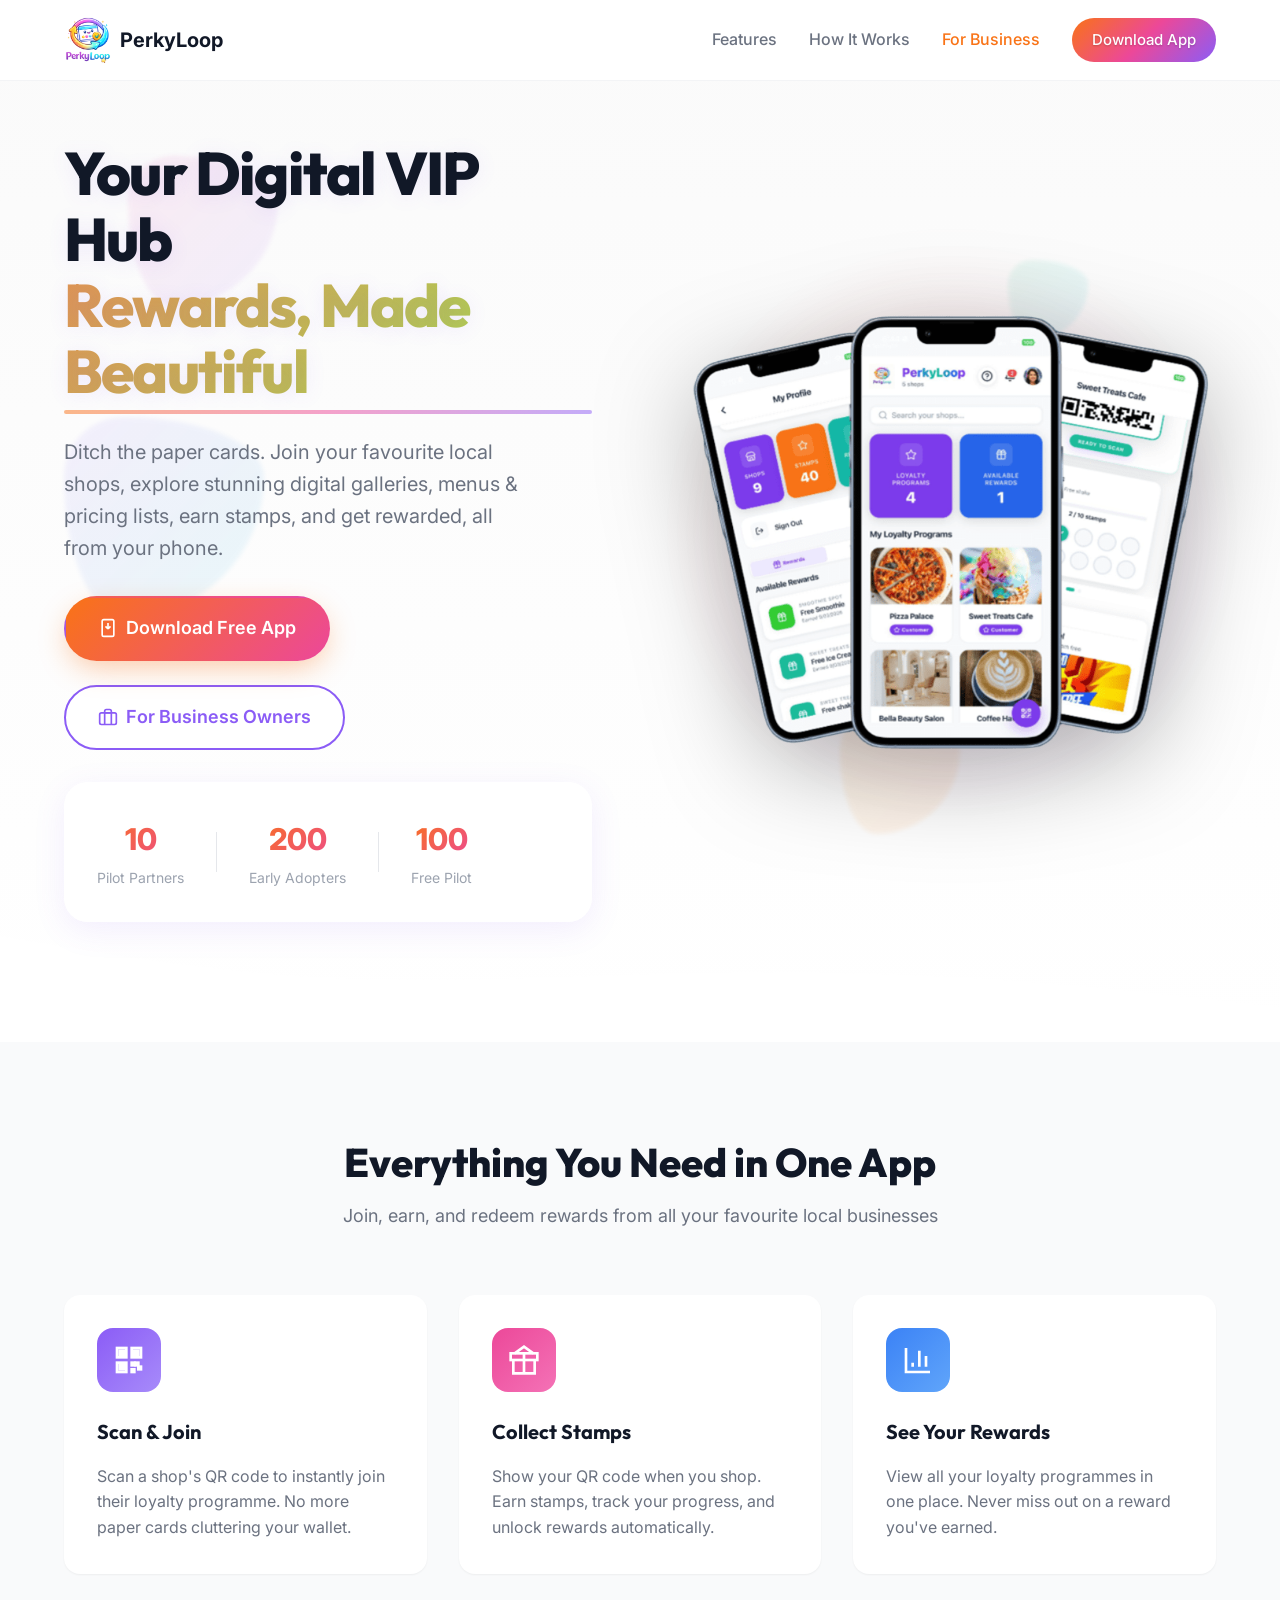
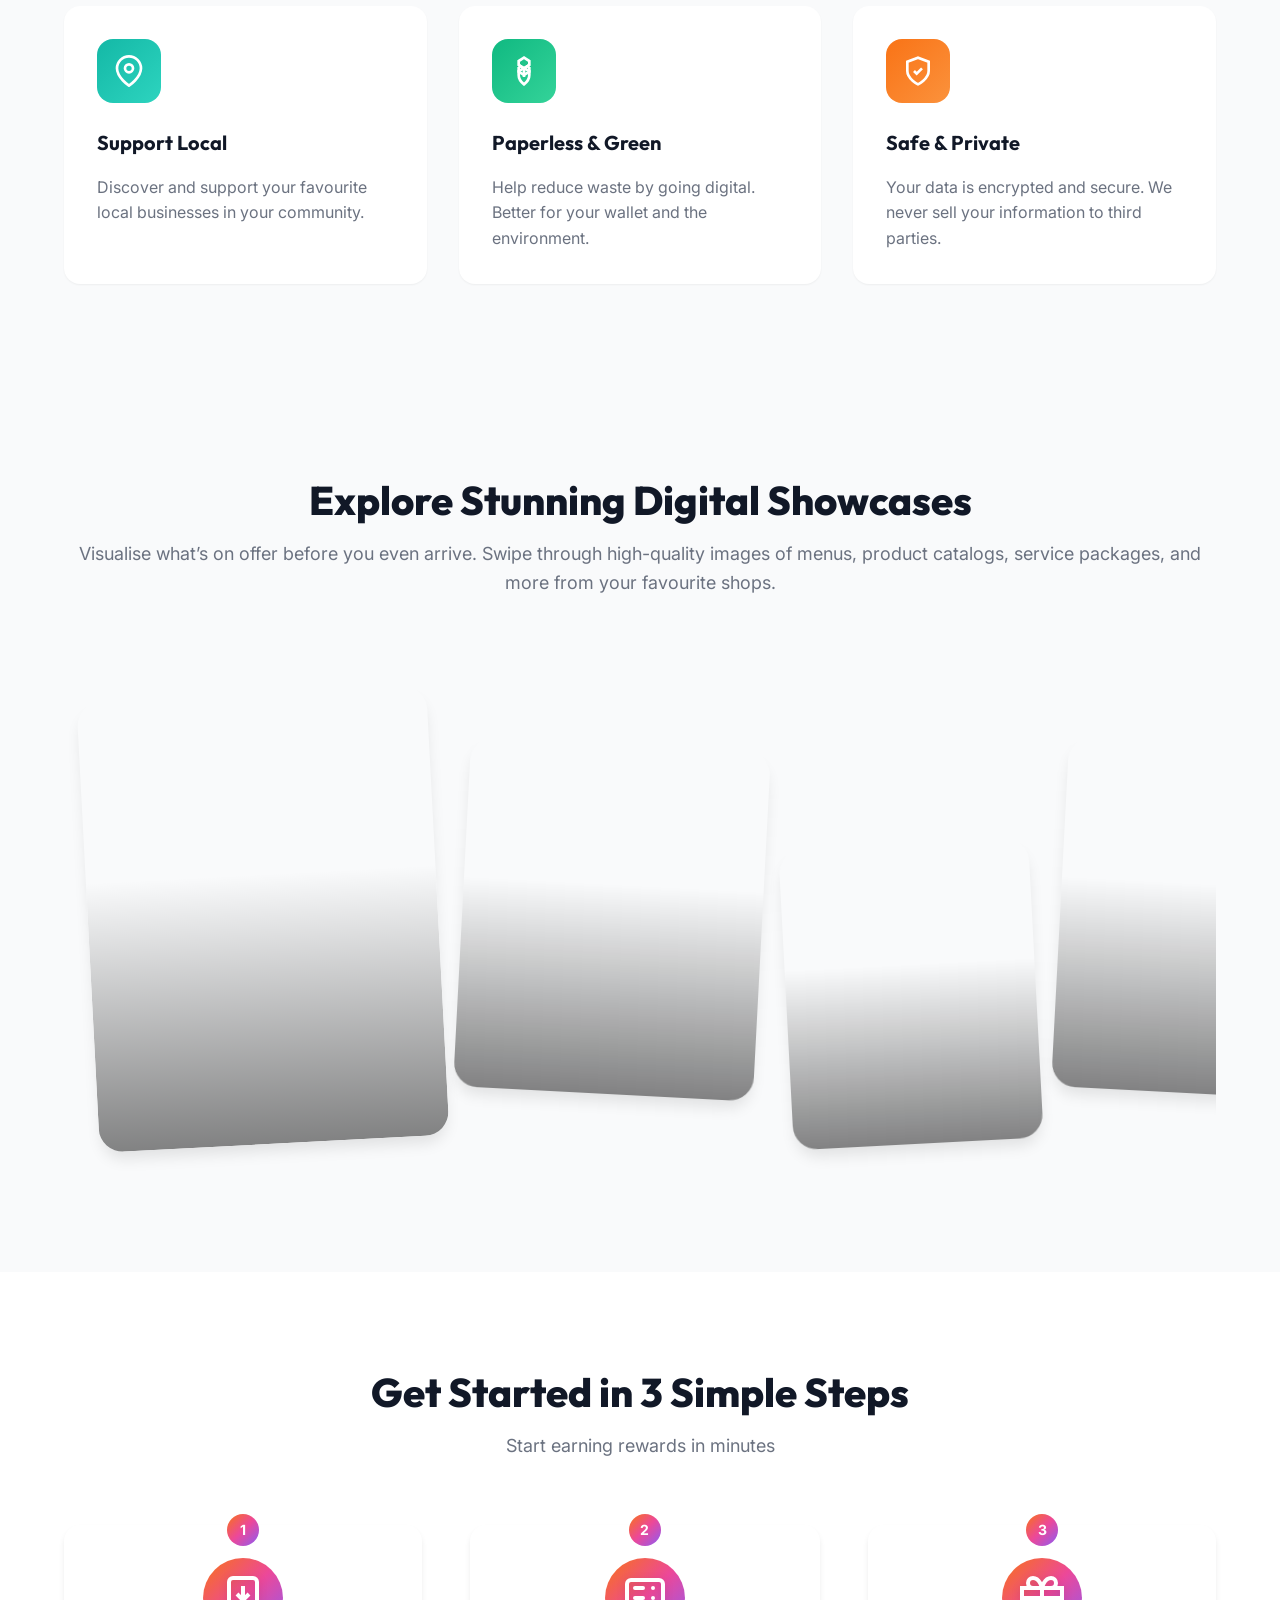
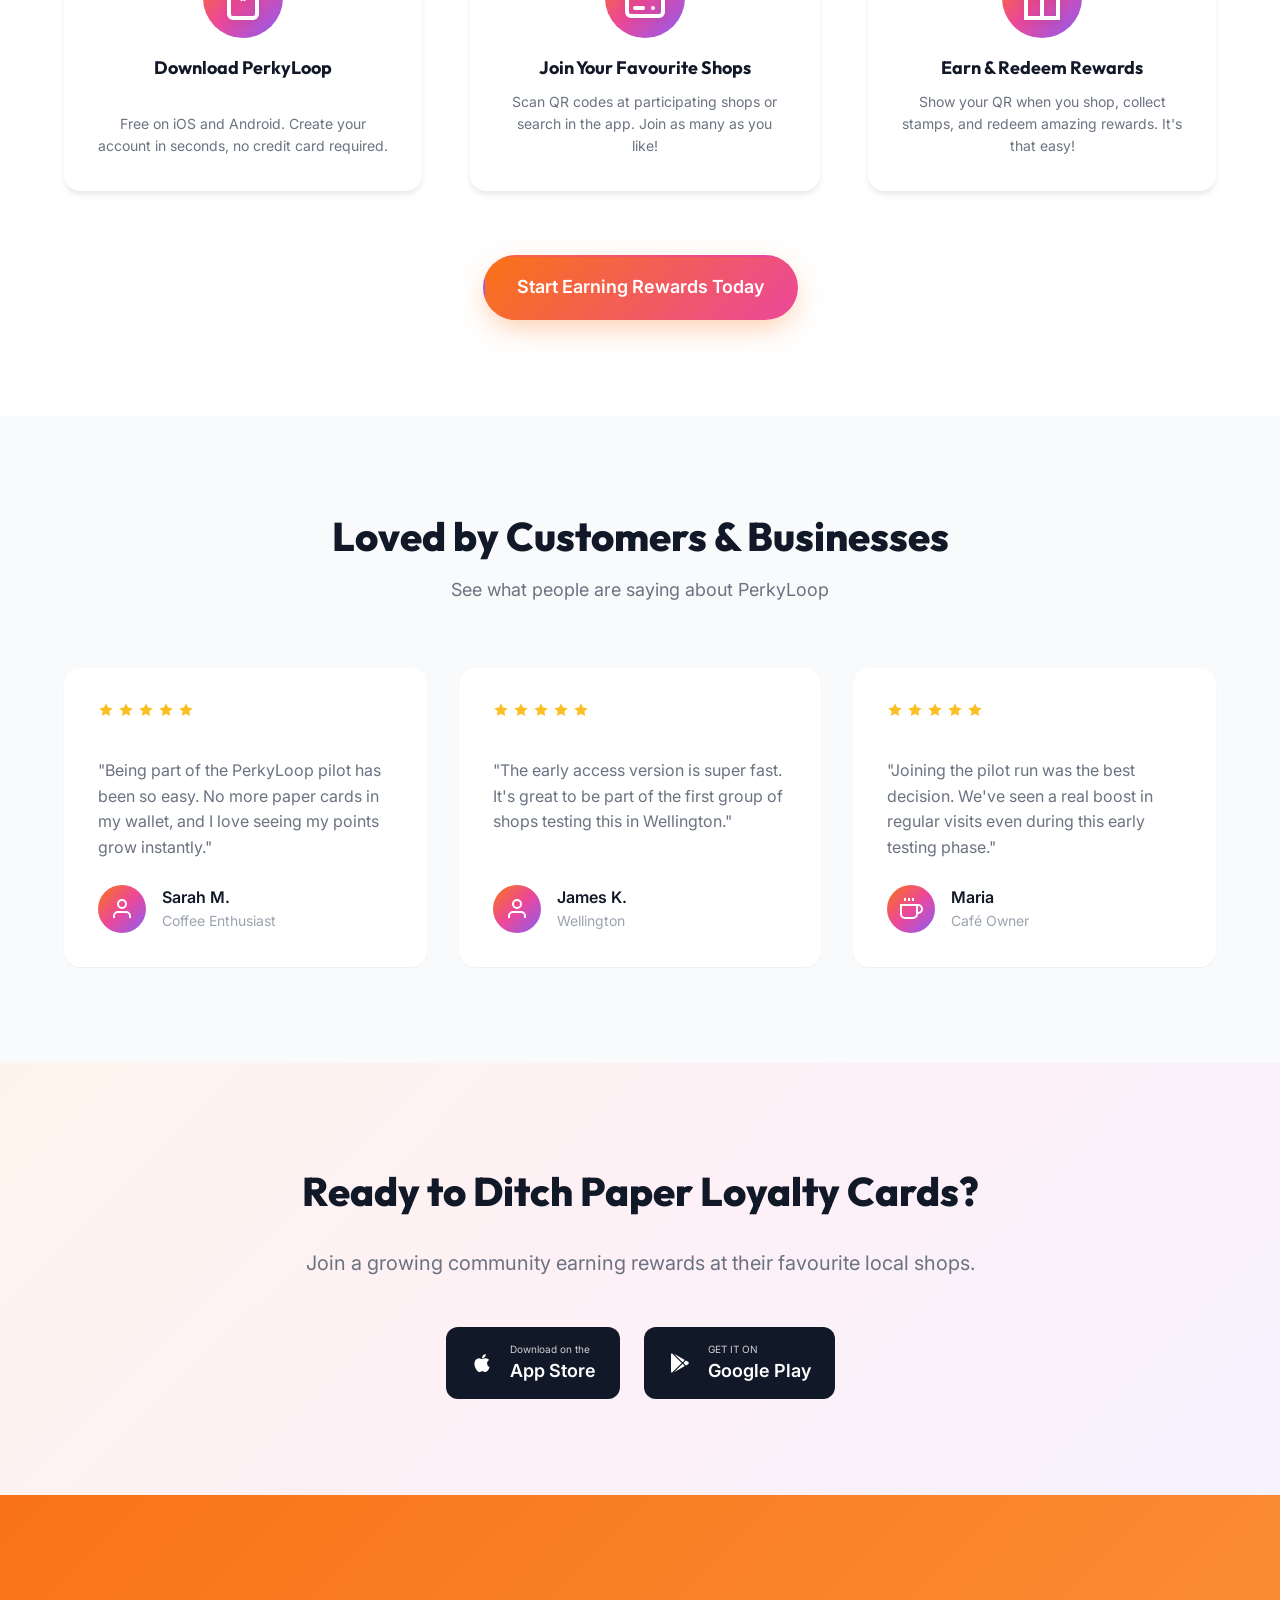
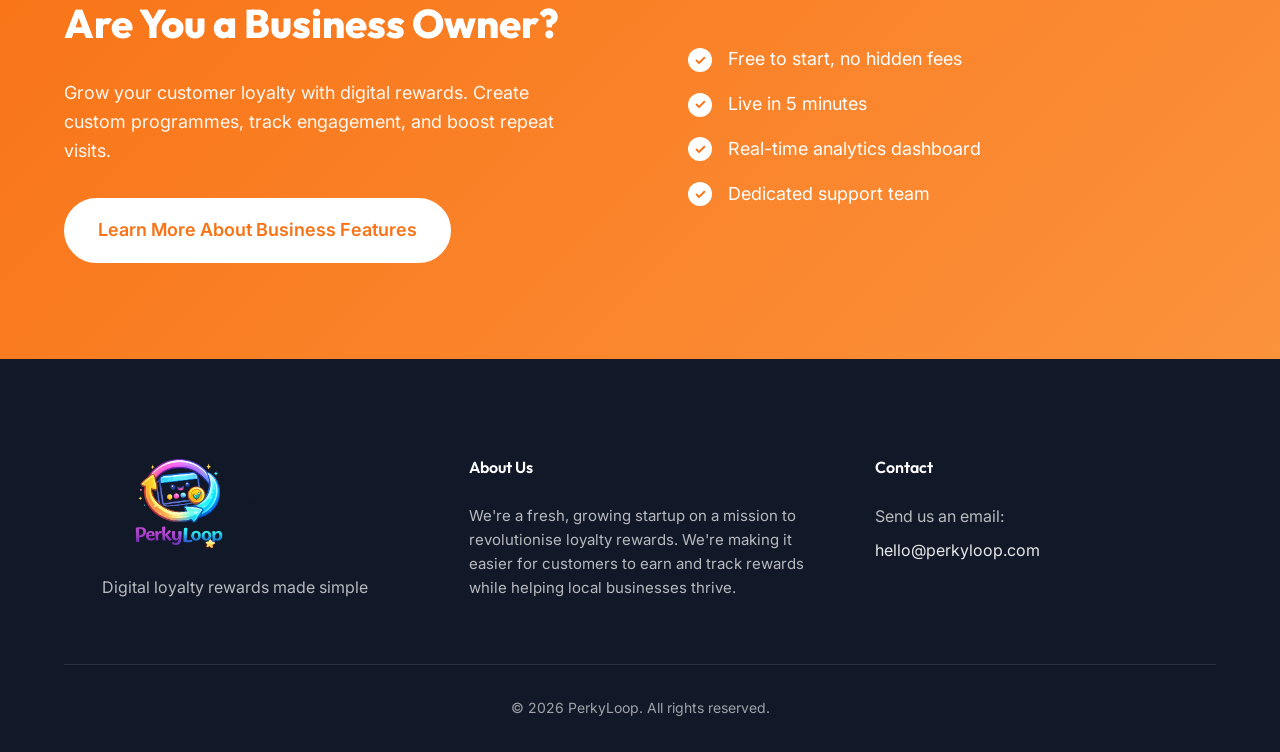
==== commit 857f7664: "feat: Implement coming soon functionality for app download buttons and update website content to ref" ====
--- a/index.html
+++ b/index.html
@@ -92,18 +92,18 @@
                     </div>
                     <div class="hero-stats animate-fade-in-delay-3">
                         <div class="stat">
-                            <div class="stat-number">15+</div>
-                            <div class="stat-label">Active Shops</div>
+                            <div class="stat-number">10+</div>
+                            <div class="stat-label">Pilot Partners</div>
                         </div>
                         <div class="stat-divider"></div>
                         <div class="stat">
-                            <div class="stat-number">800+</div>
-                            <div class="stat-label">Happy Customers</div>
+                            <div class="stat-number">200+</div>
+                            <div class="stat-label">Early Adopters</div>
                         </div>
                         <div class="stat-divider"></div>
                         <div class="stat">
                             <div class="stat-number">100%</div>
-                            <div class="stat-label">Free to Join</div>
+                            <div class="stat-label">Free Pilot</div>
                         </div>
                     </div>
                 </div>
@@ -321,7 +321,7 @@
                             <path d="M12 2l3.09 6.26L22 9.27l-5 4.87 1.18 6.88L12 17.77l-6.18 3.25L7 14.14 2 9.27l6.91-1.01L12 2z"/>
                         </svg>
                     </div>
-                    <p class="testimonial-text">"No more lost punch cards! I love having all my loyalty programs in one place. Already redeemed 3 free coffees this month!"</p>
+                    <p class="testimonial-text">"Being part of the PerkyLoop pilot has been so easy. No more paper cards in my wallet, and I love seeing my points grow instantly."</p>
                     <div class="testimonial-author">
                         <div class="author-avatar">
                             <svg width="24" height="24" viewBox="0 0 24 24" fill="none" stroke="currentColor" stroke-width="2">
@@ -353,7 +353,7 @@
                             <path d="M12 2l3.09 6.26L22 9.27l-5 4.87 1.18 6.88L12 17.77l-6.18 3.25L7 14.14 2 9.27l6.91-1.01L12 2z"/>
                         </svg>
                     </div>
-                    <p class="testimonial-text">"So much easier than carrying paper cards. The app is super fast and I can see exactly how close I am to my next reward."</p>
+                    <p class="testimonial-text">"The early access version is super fast. It's great to be part of the first group of shops testing this in Wellington."</p>
                     <div class="testimonial-author">
                         <div class="author-avatar">
                             <svg width="24" height="24" viewBox="0 0 24 24" fill="none" stroke="currentColor" stroke-width="2">
@@ -385,7 +385,7 @@
                             <path d="M12 2l3.09 6.26L22 9.27l-5 4.87 1.18 6.88L12 17.77l-6.18 3.25L7 14.14 2 9.27l6.91-1.01L12 2z"/>
                         </svg>
                     </div>
-                    <p class="testimonial-text">"Our customer retention increased by 40% since switching to PerkyLoop. The analytics help us understand our regulars better."</p>
+                    <p class="testimonial-text">"Joining the pilot run was the best decision. We've seen a real boost in regular visits even during this early testing phase."</p>
                     <div class="testimonial-author">
                         <div class="author-avatar">
                             <svg width="24" height="24" viewBox="0 0 24 24" fill="none" stroke="currentColor" stroke-width="2">
@@ -414,7 +414,7 @@
                 <h2 class="cta-title">Ready to Ditch Paper Loyalty Cards?</h2>
                 <p class="cta-subtitle">Join a growing community earning rewards at their favourite local shops.</p>
                 <div class="download-buttons">
-                    <a href="#" class="store-button apple">
+                    <a href="#" class="store-button apple coming-soon">
                         <svg width="24" height="24" viewBox="0 0 24 24" fill="currentColor">
                             <path d="M17.05 20.28c-.98.95-2.05.8-3.08.35-1.09-.46-2.09-.48-3.24 0-1.44.62-2.2.44-3.06-.35C2.79 15.25 3.51 7.59 9.05 7.31c1.35.07 2.29.74 3.08.8 1.18-.24 2.31-.93 3.57-.84 1.51.12 2.65.72 3.4 1.8-3.12 1.87-2.38 5.98.48 7.13-.57 1.5-1.31 2.99-2.54 4.09l.01-.01zM12.03 7.25c-.15-2.23 1.66-4.07 3.74-4.25.29 2.58-2.34 4.5-3.74 4.25z"/>
                         </svg>
@@ -423,7 +423,7 @@
                             <div class="store-name">App Store</div>
                         </div>
                     </a>
-                    <a href="#" class="store-button google">
+                    <a href="#" class="store-button google coming-soon">
                         <svg width="24" height="24" viewBox="0 0 24 24" fill="currentColor">
                             <path d="M3,20.5V3.5C3,2.91 3.34,2.39 3.84,2.15L13.69,12L3.84,21.85C3.34,21.6 3,21.09 3,20.5M16.81,15.12L6.05,21.34L14.54,12.85L16.81,15.12M20.16,10.81C20.5,11.08 20.75,11.5 20.75,12C20.75,12.5 20.53,12.9 20.18,13.18L17.89,14.5L15.39,12L17.89,9.5L20.16,10.81M6.05,2.66L16.81,8.88L14.54,11.15L6.05,2.66Z"/>
                         </svg>
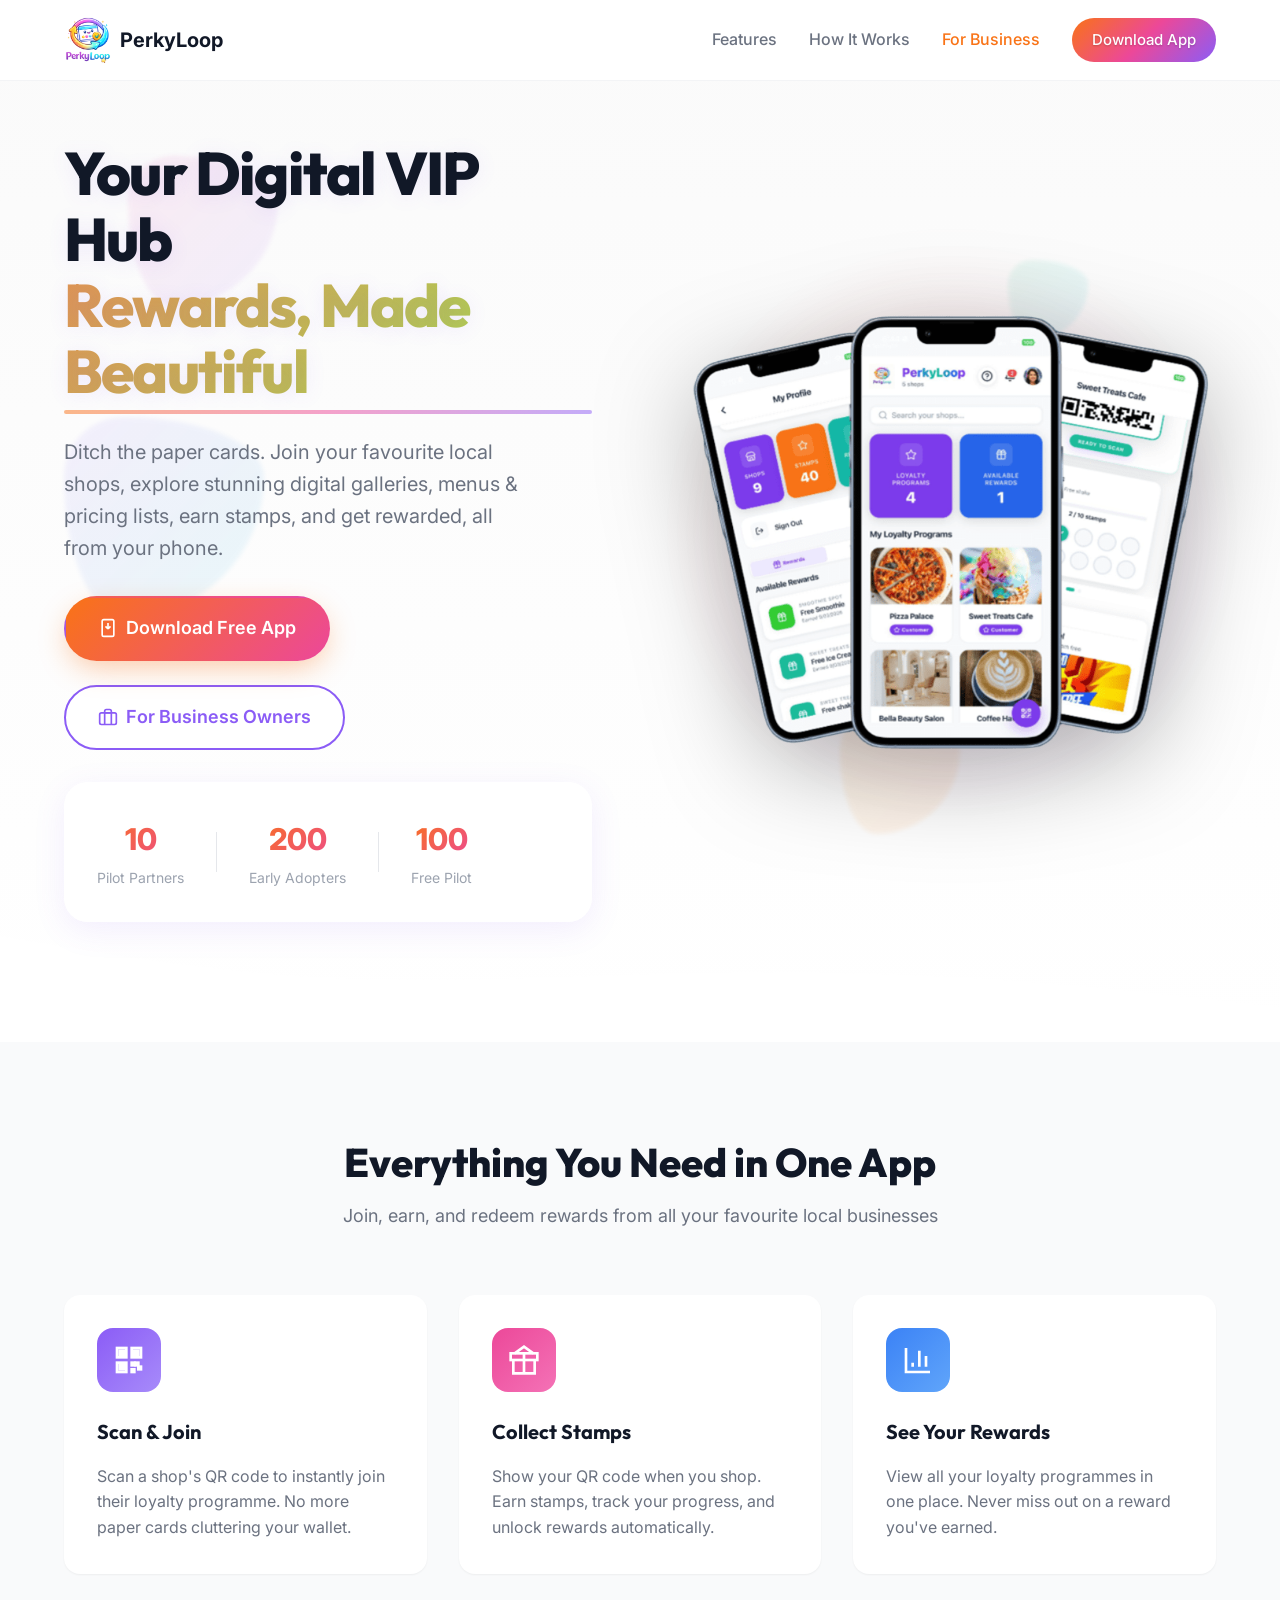
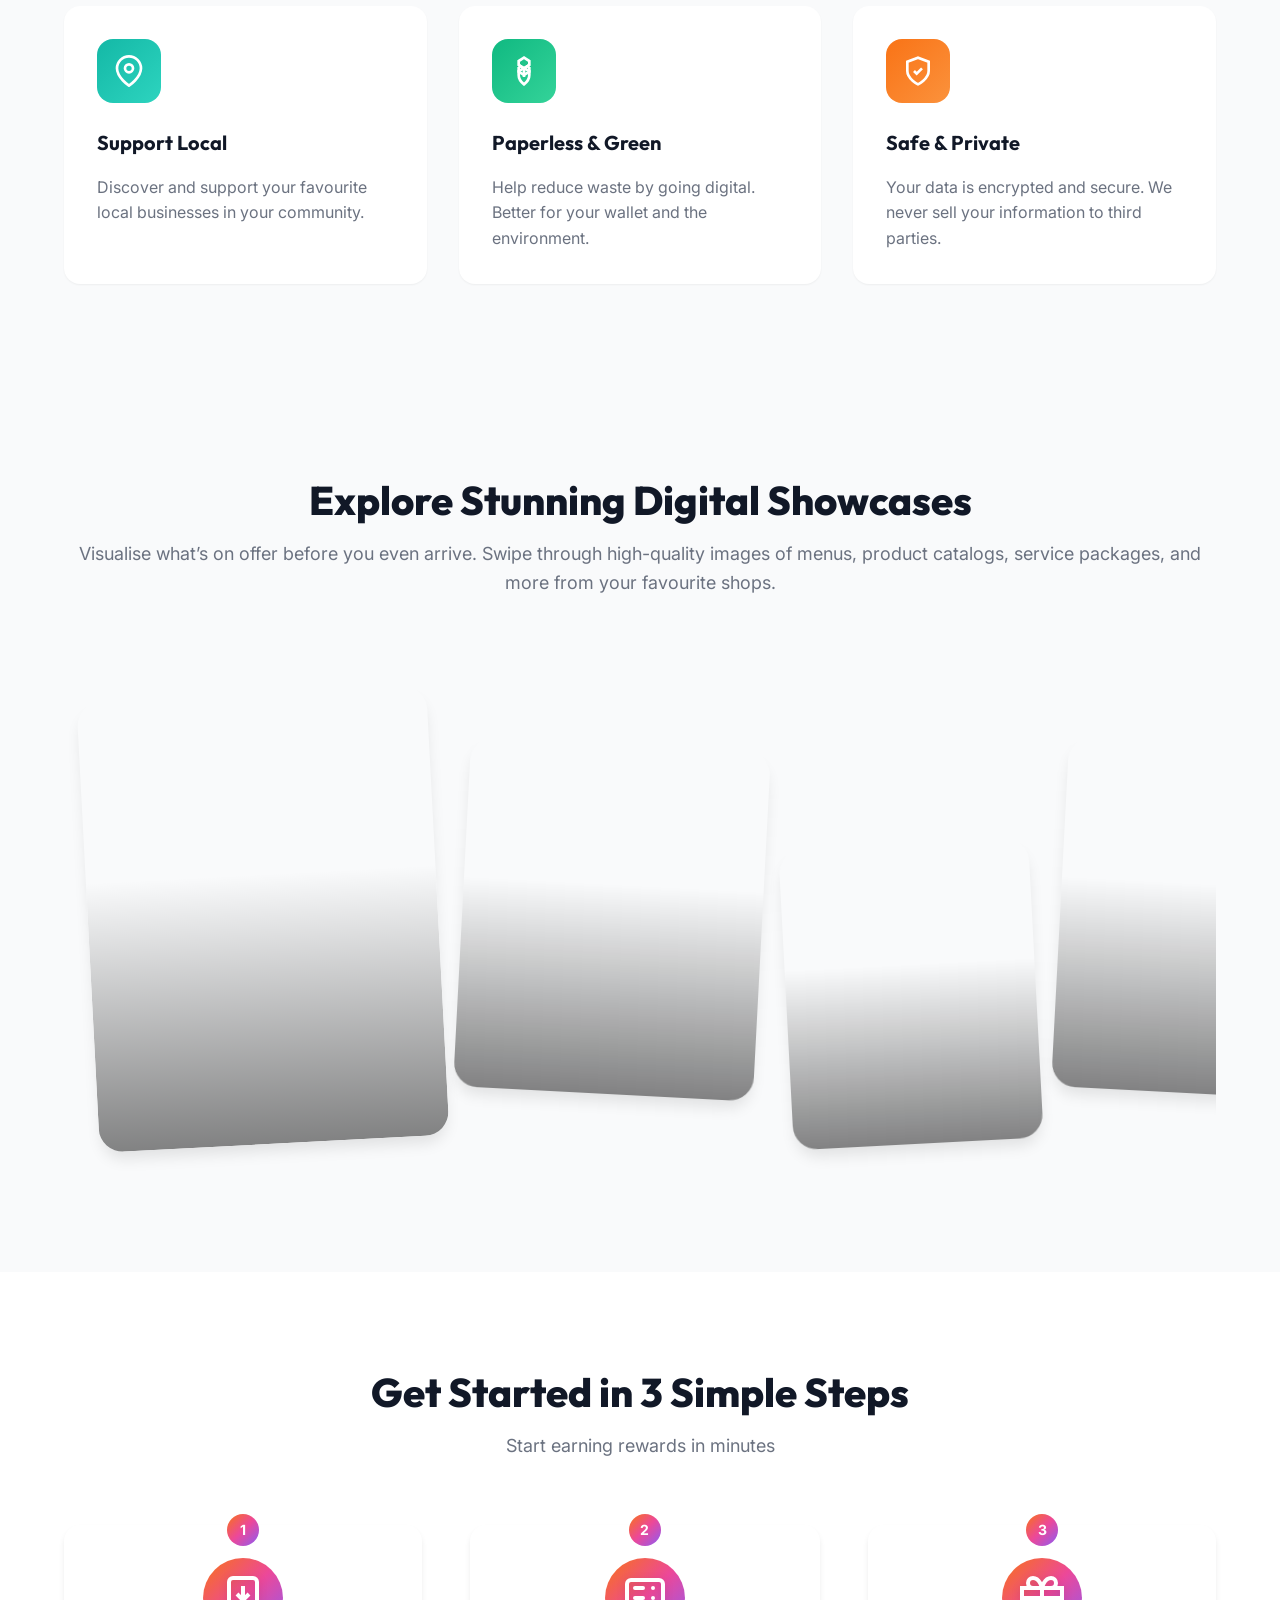
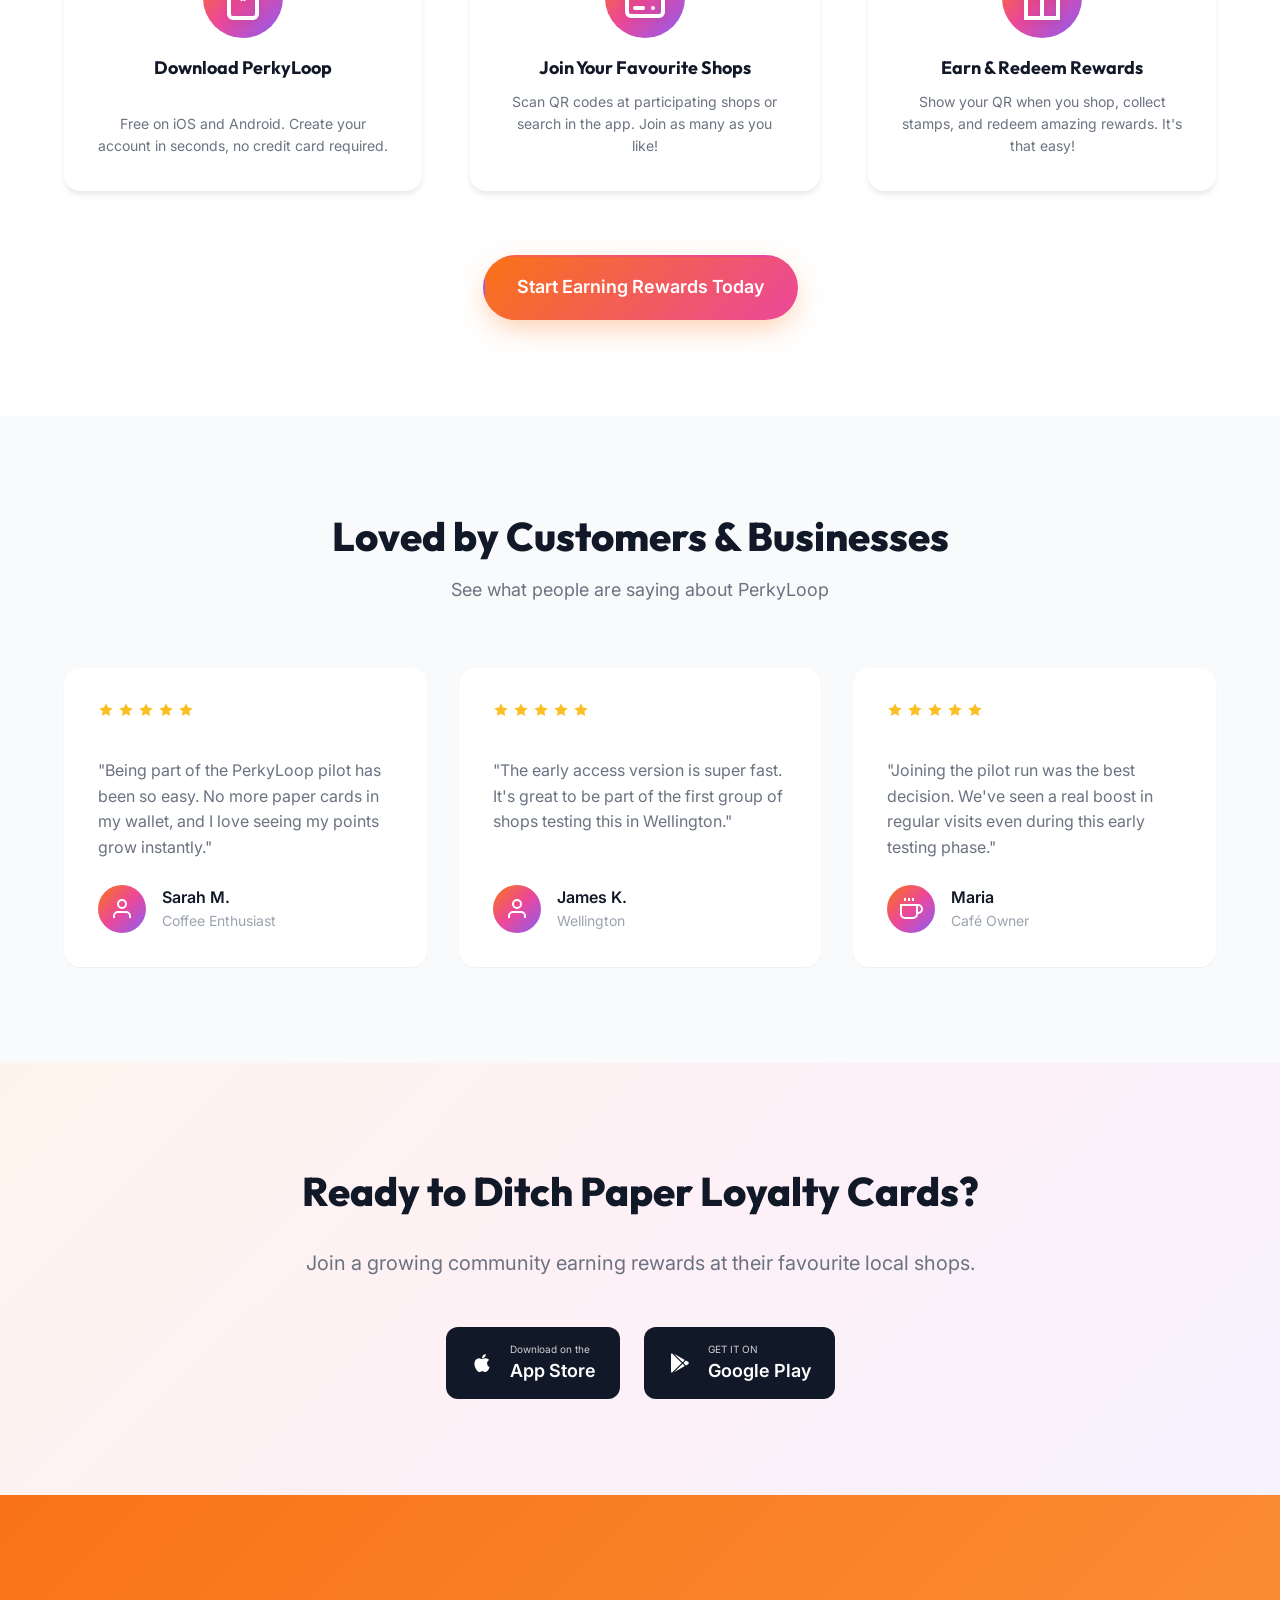
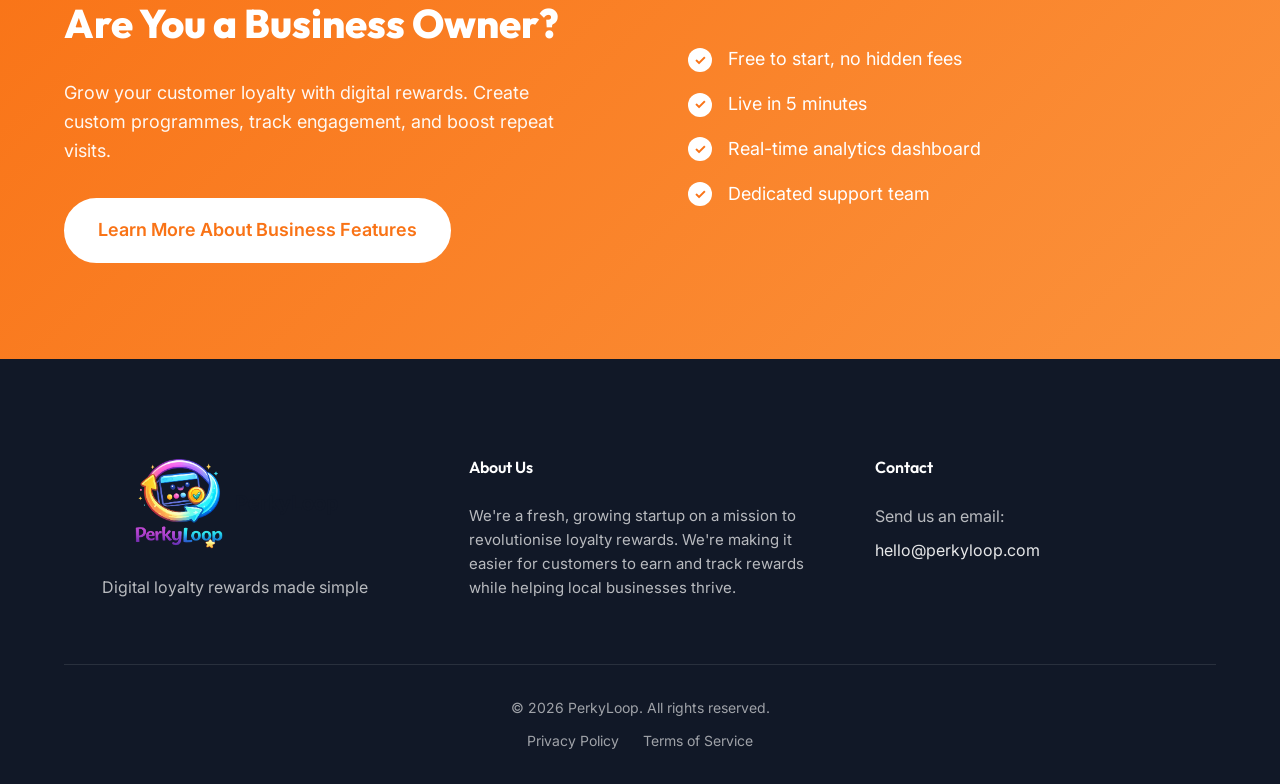
==== commit 9f5537fa: "feat: add privacy policy and terms of service pages and link them in the footer" ====
--- a/index.html
+++ b/index.html
@@ -495,6 +495,10 @@
             </div>
             <div class="footer-bottom">
                 <p>&copy; 2026 PerkyLoop. All rights reserved.</p>
+                <div style="margin-top: 10px;">
+                    <a href="privacy.html" style="color: rgba(255,255,255,0.6); margin: 0 10px;">Privacy Policy</a>
+                    <a href="terms.html" style="color: rgba(255,255,255,0.6); margin: 0 10px;">Terms of Service</a>
+                </div>
             </div>
         </div>
     </footer>
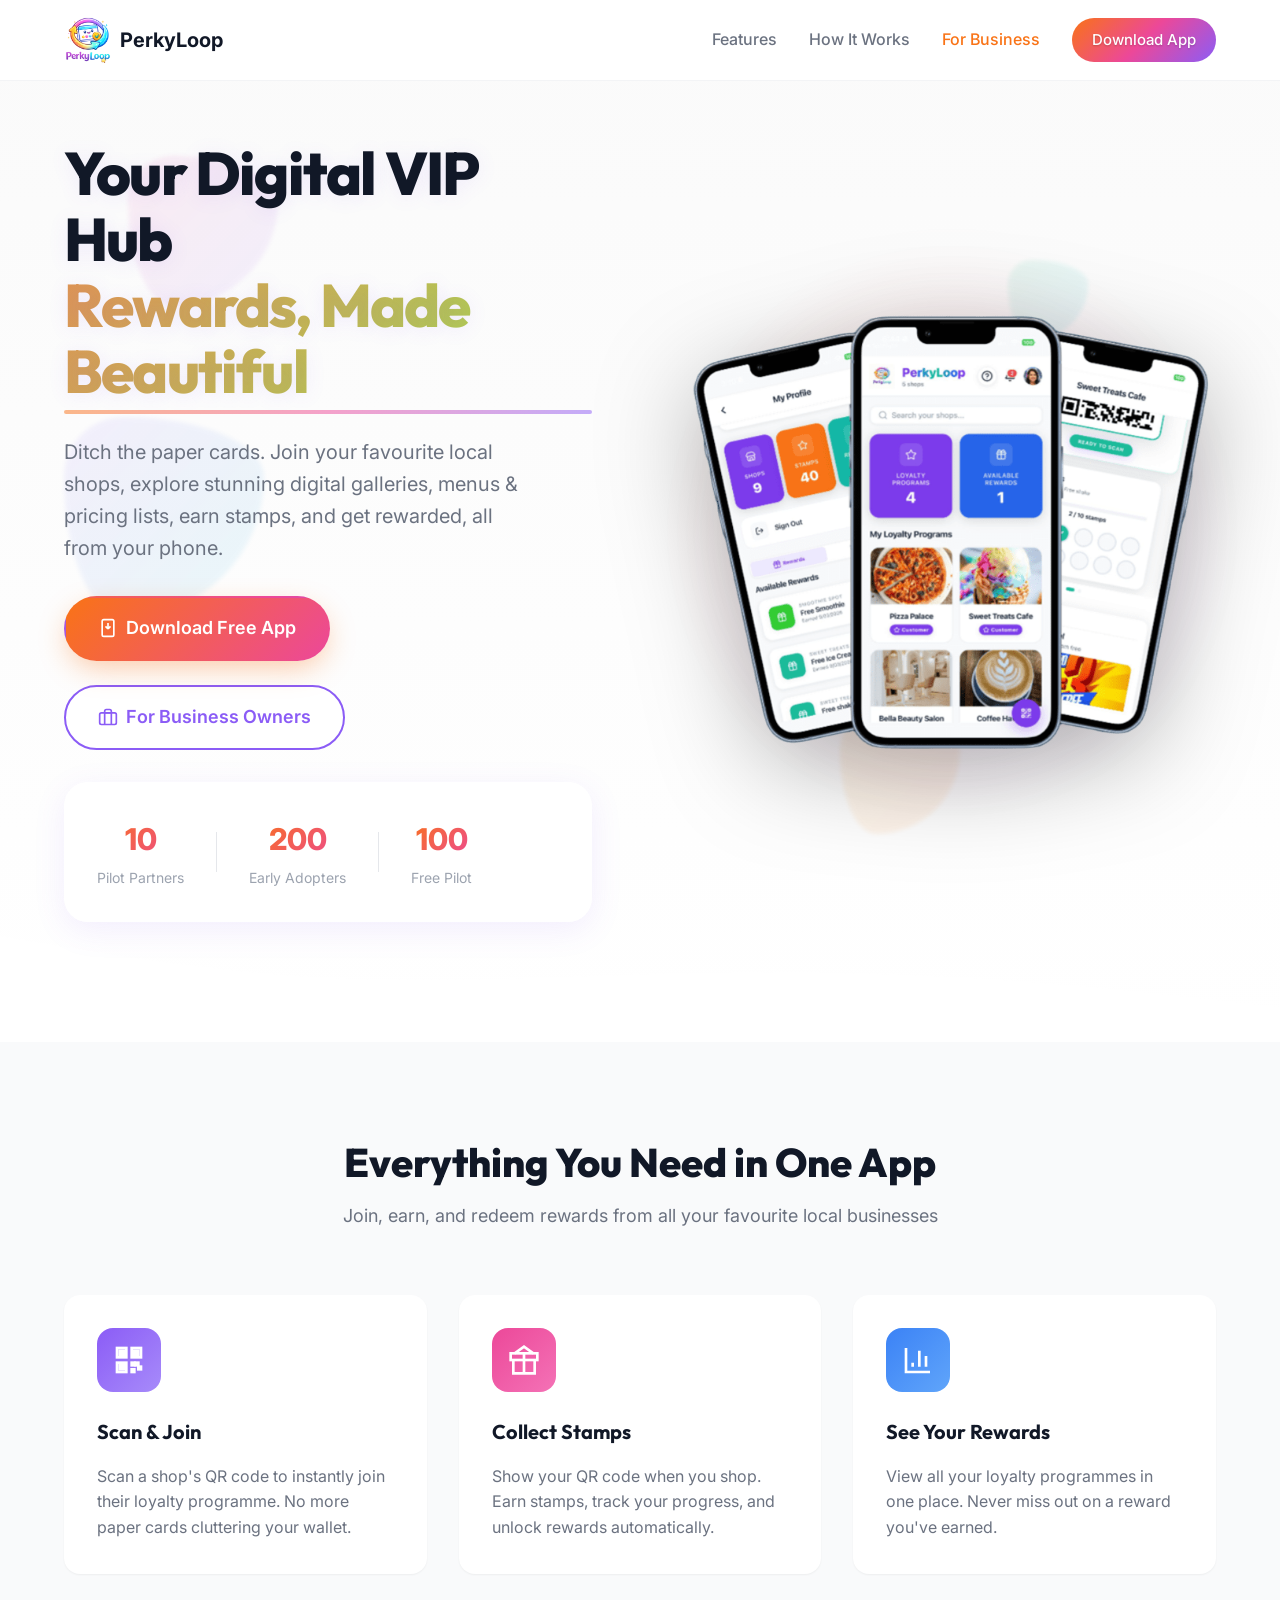
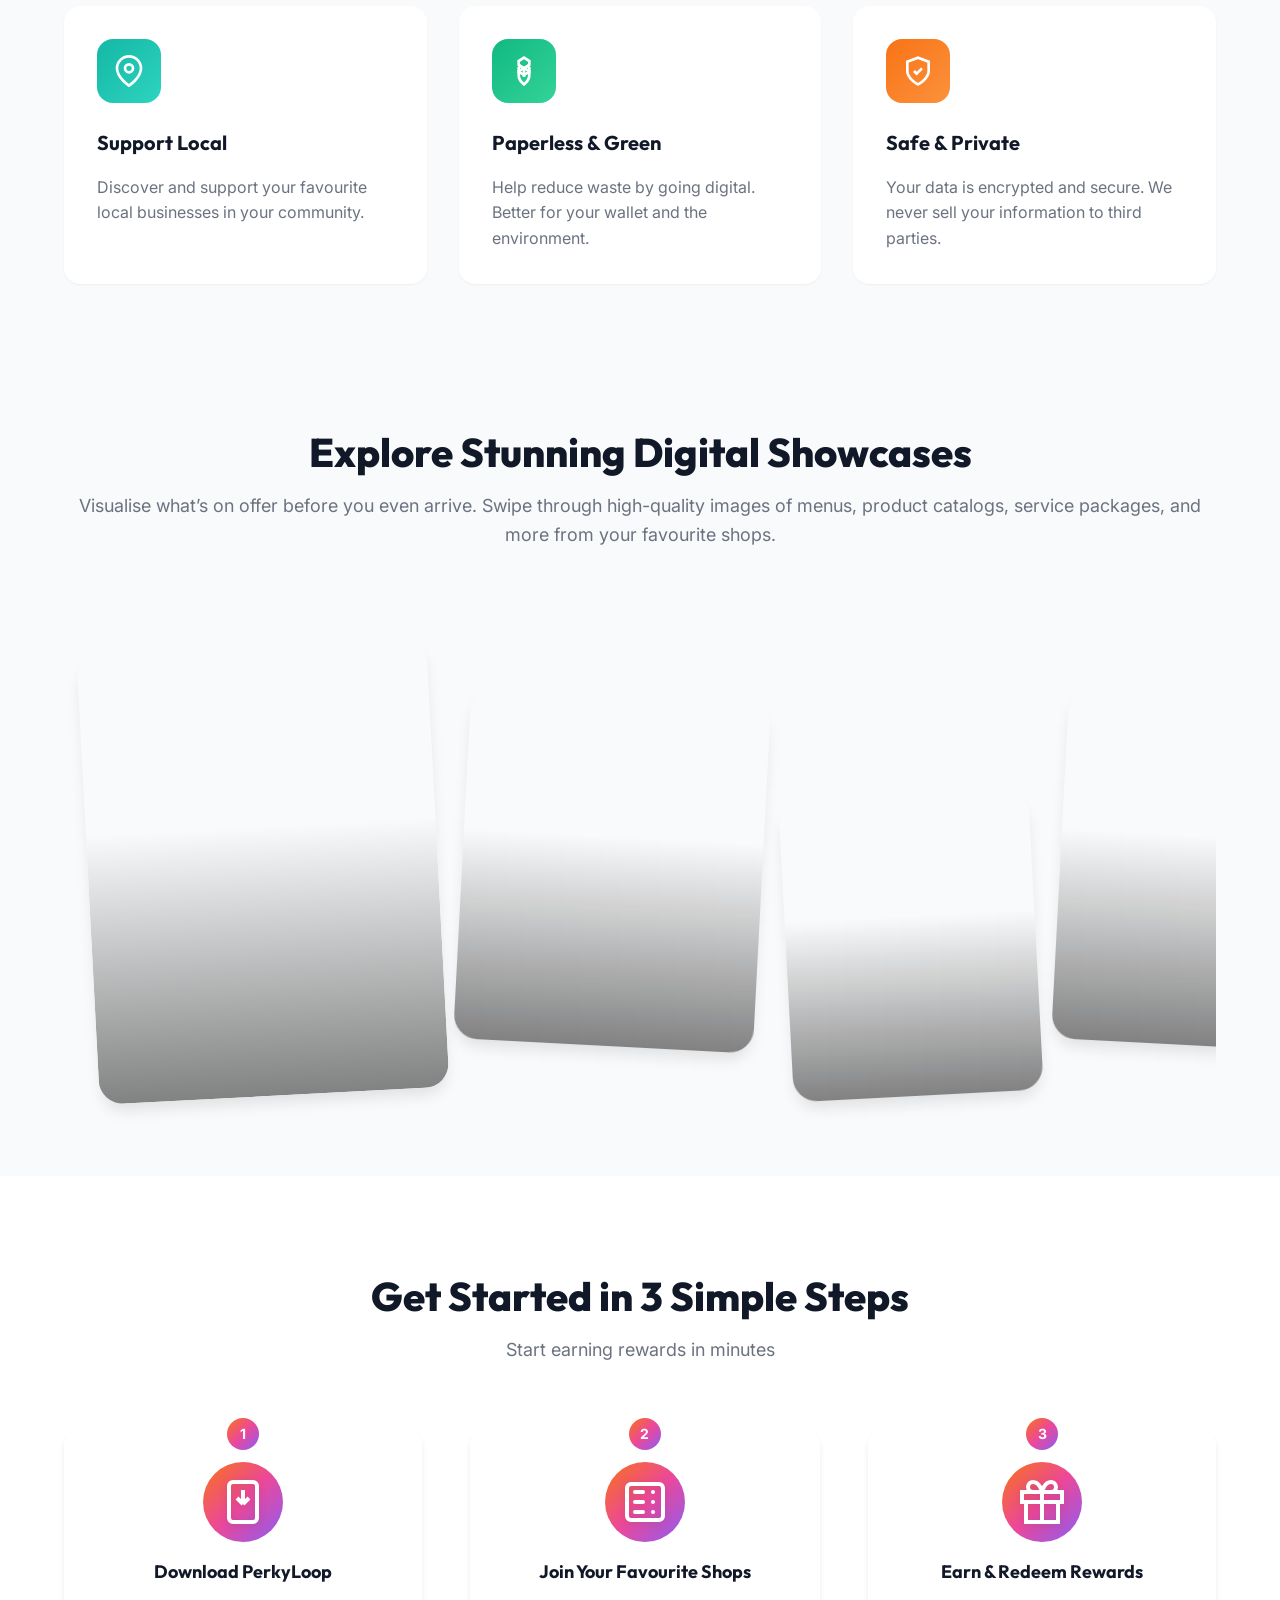
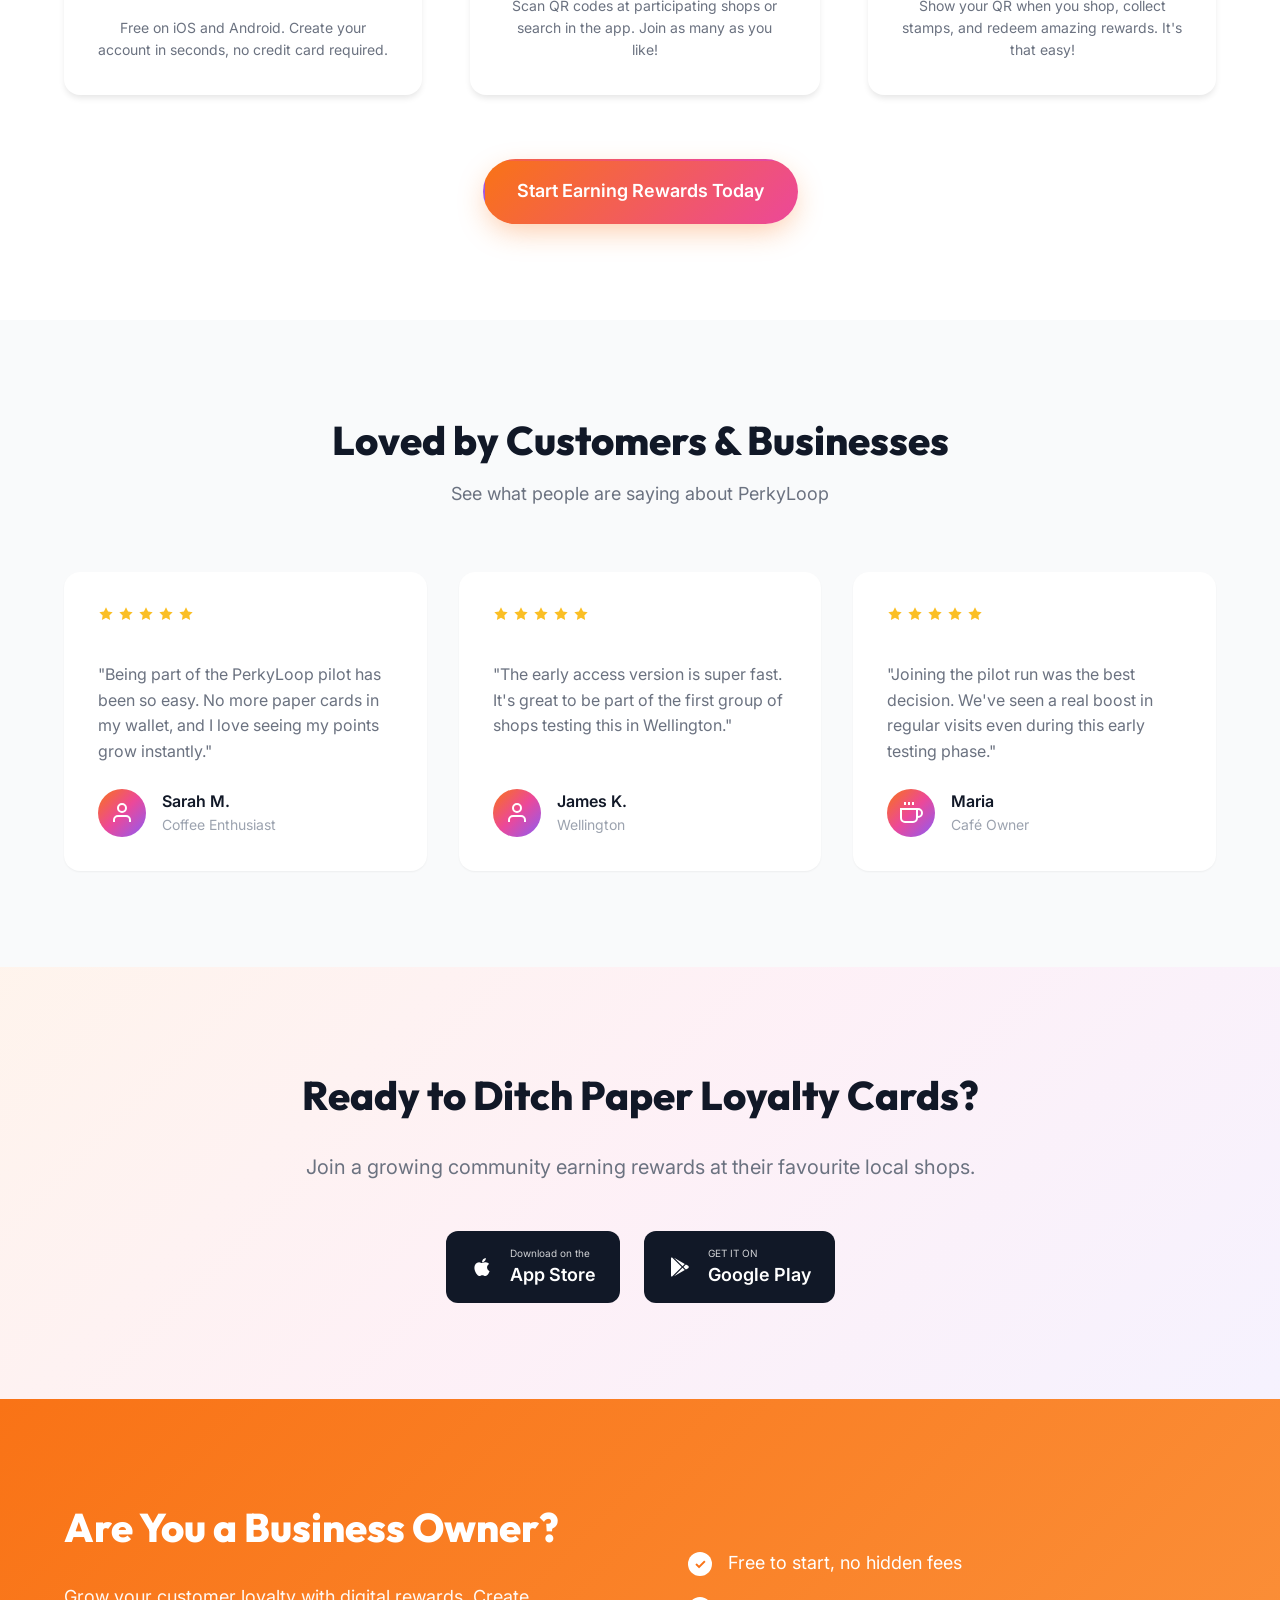
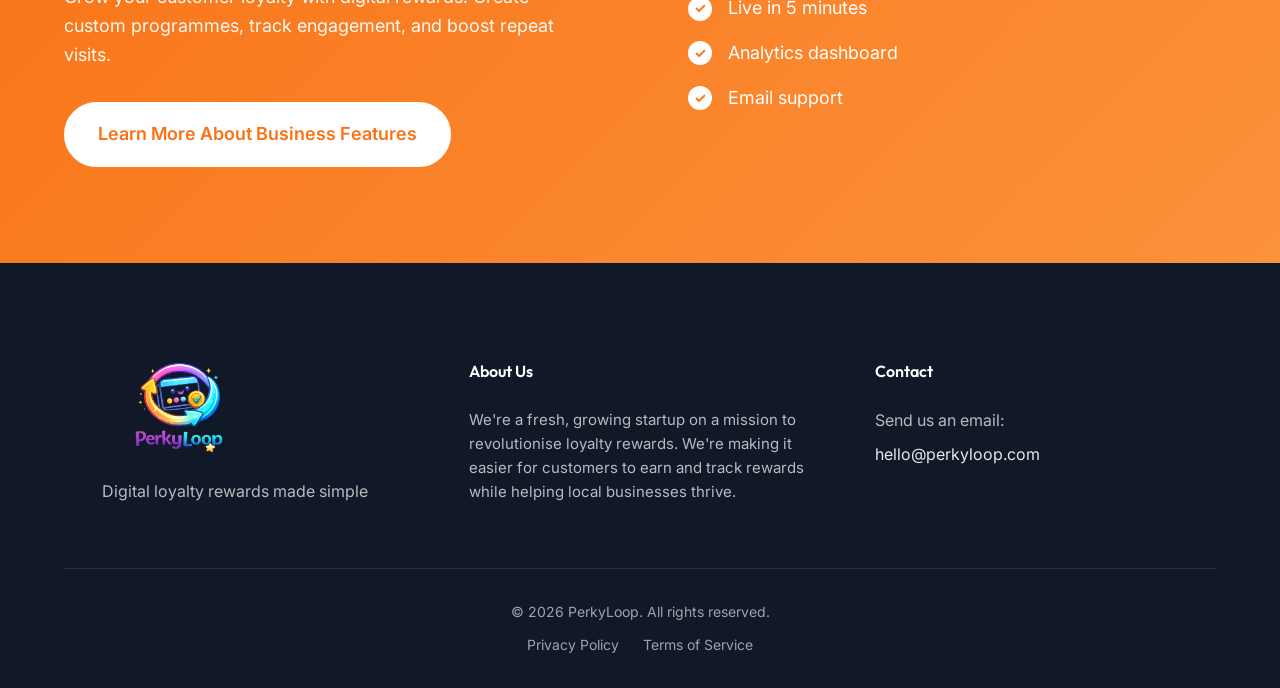
==== commit 74985648: "refactor: update pricing plans, support descriptions, and feature lists across business and landing " ====
--- a/index.html
+++ b/index.html
@@ -457,11 +457,11 @@
                     </div>
                     <div class="business-feature">
                         <span class="check-icon">✓</span>
-                        <span>Real-time analytics dashboard</span>
+                        <span>Analytics dashboard</span>
                     </div>
                     <div class="business-feature">
                         <span class="check-icon">✓</span>
-                        <span>Dedicated support team</span>
+                        <span>Email support</span>
                     </div>
                 </div>
             </div>
--- a/styles.css
+++ b/styles.css
@@ -1163,7 +1163,26 @@
     }
     
     .hero-stats {
-        flex-wrap: wrap;
+        flex-wrap: nowrap;
+        justify-content: space-between;
+        gap: var(--spacing-sm);
+        padding: var(--spacing-md);
+    }
+    
+    .stat {
+        flex: 1;
+    }
+    
+    .stat-number {
+        font-size: 1.25rem;
+    }
+    
+    .stat-label {
+        font-size: 0.7rem;
+    }
+    
+    .stat-divider {
+        height: 30px;
     }
     
     .phone-mockup {
@@ -2032,7 +2051,7 @@
 
 /* ===== Gallery Showcase Section ===== */
 .gallery-discovery {
-    padding: var(--spacing-3xl) 0;
+    padding: var(--spacing-xl) 0;
 }
 
 .gallery-showcase {
@@ -2175,6 +2194,7 @@
 .footer-section .logo {
     margin-bottom: var(--spacing-md);
     justify-content: center;
+    width: 100%;
 }
 
 .footer .logo-icon {
@@ -2229,6 +2249,18 @@
     .footer-section {
         text-align: center;
     }
+    
+    .footer-section .logo {
+        flex-direction: column;
+        align-items: center;
+        width: 100%;
+        margin-bottom: var(--spacing-md);
+    }
+    
+    .footer .logo-icon {
+        height: 96px; /* Restored to original height since it's now centered correctly */
+        margin-bottom: var(--spacing-xs);
+    }
 }
 
 @media (max-width: 640px) {
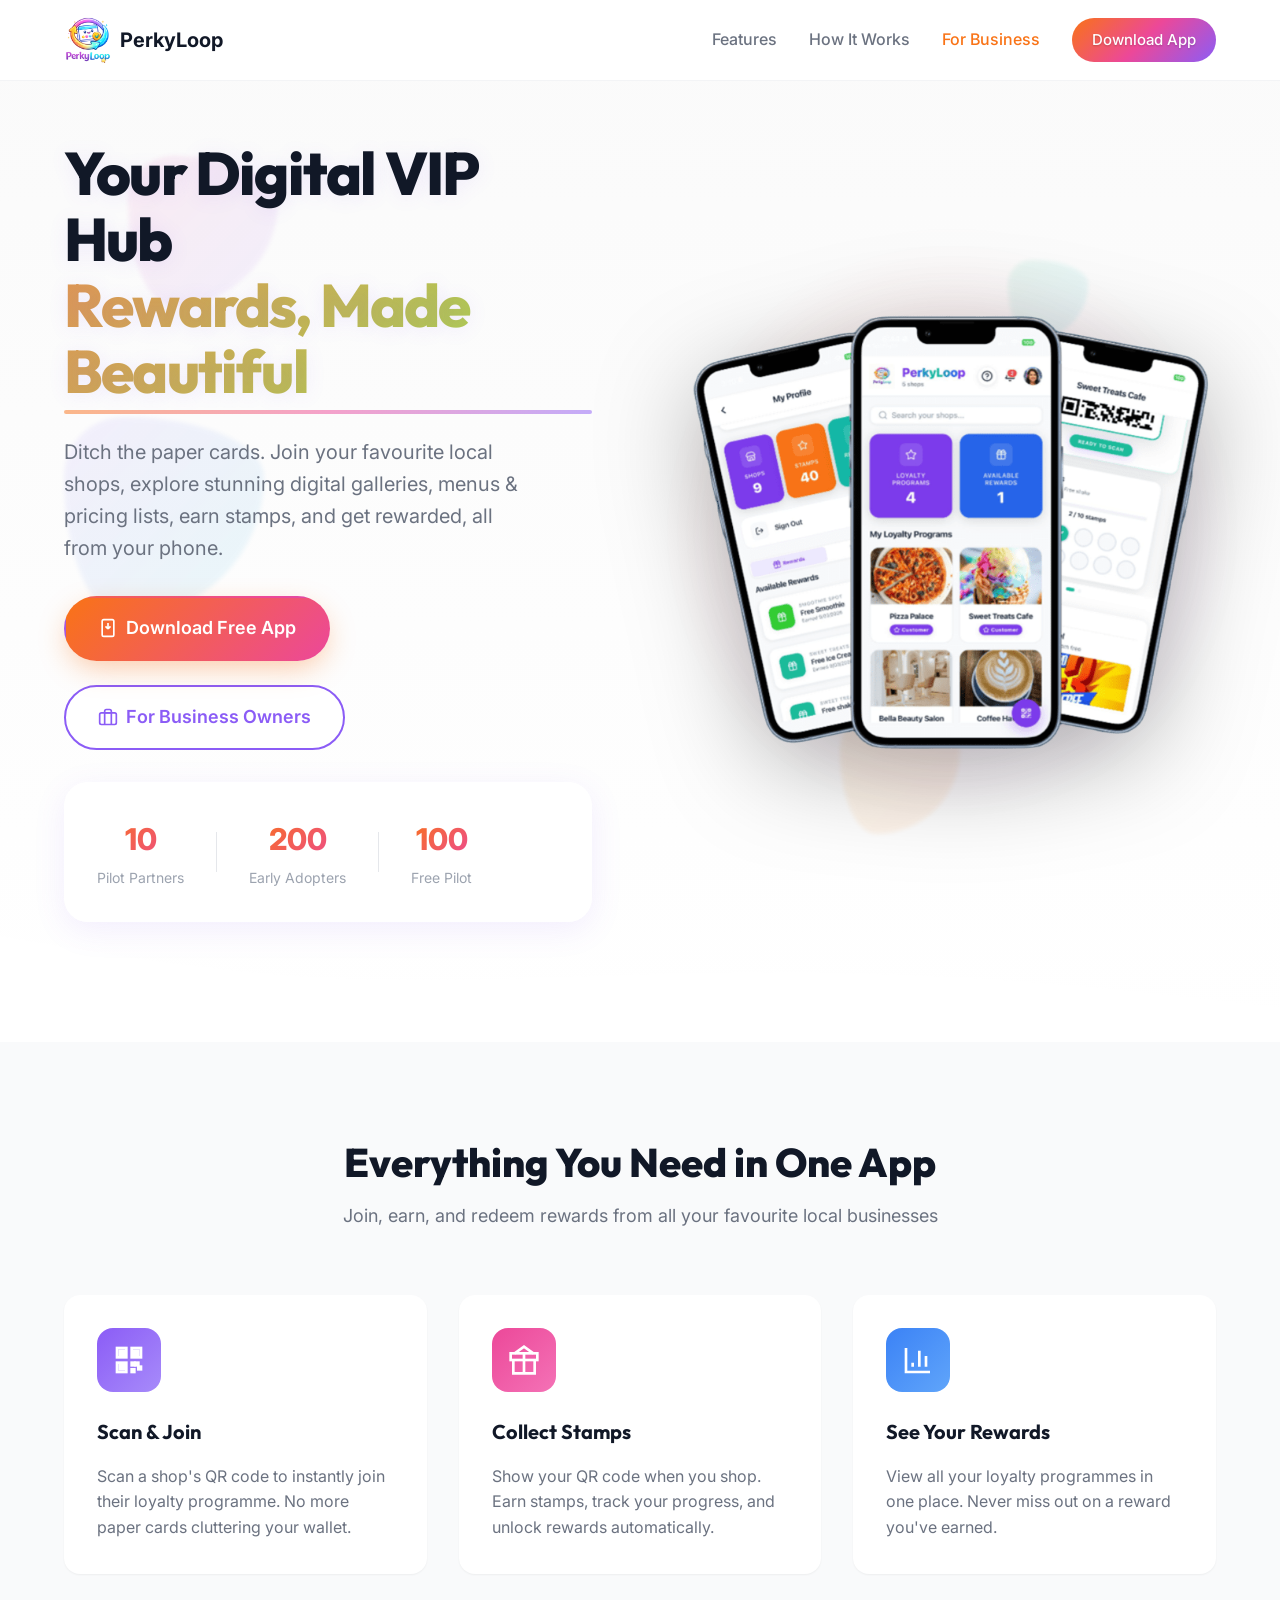
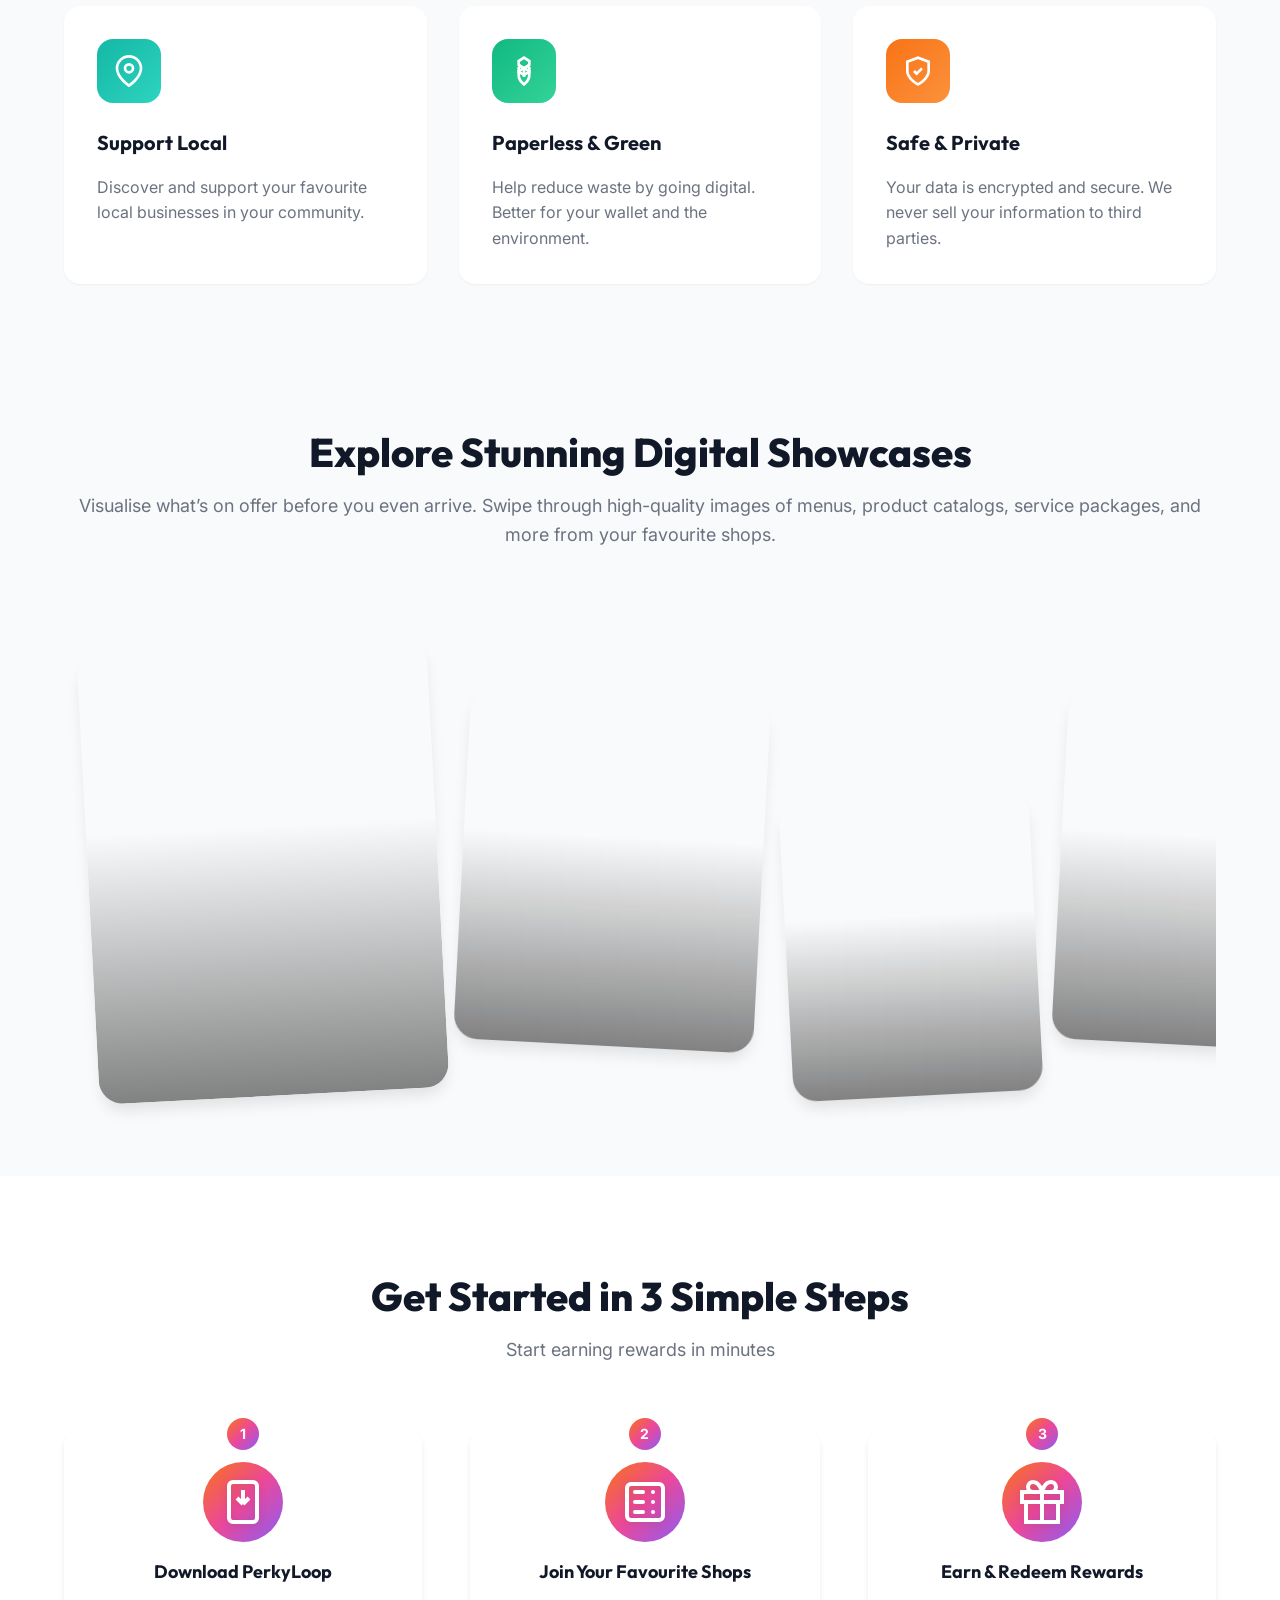
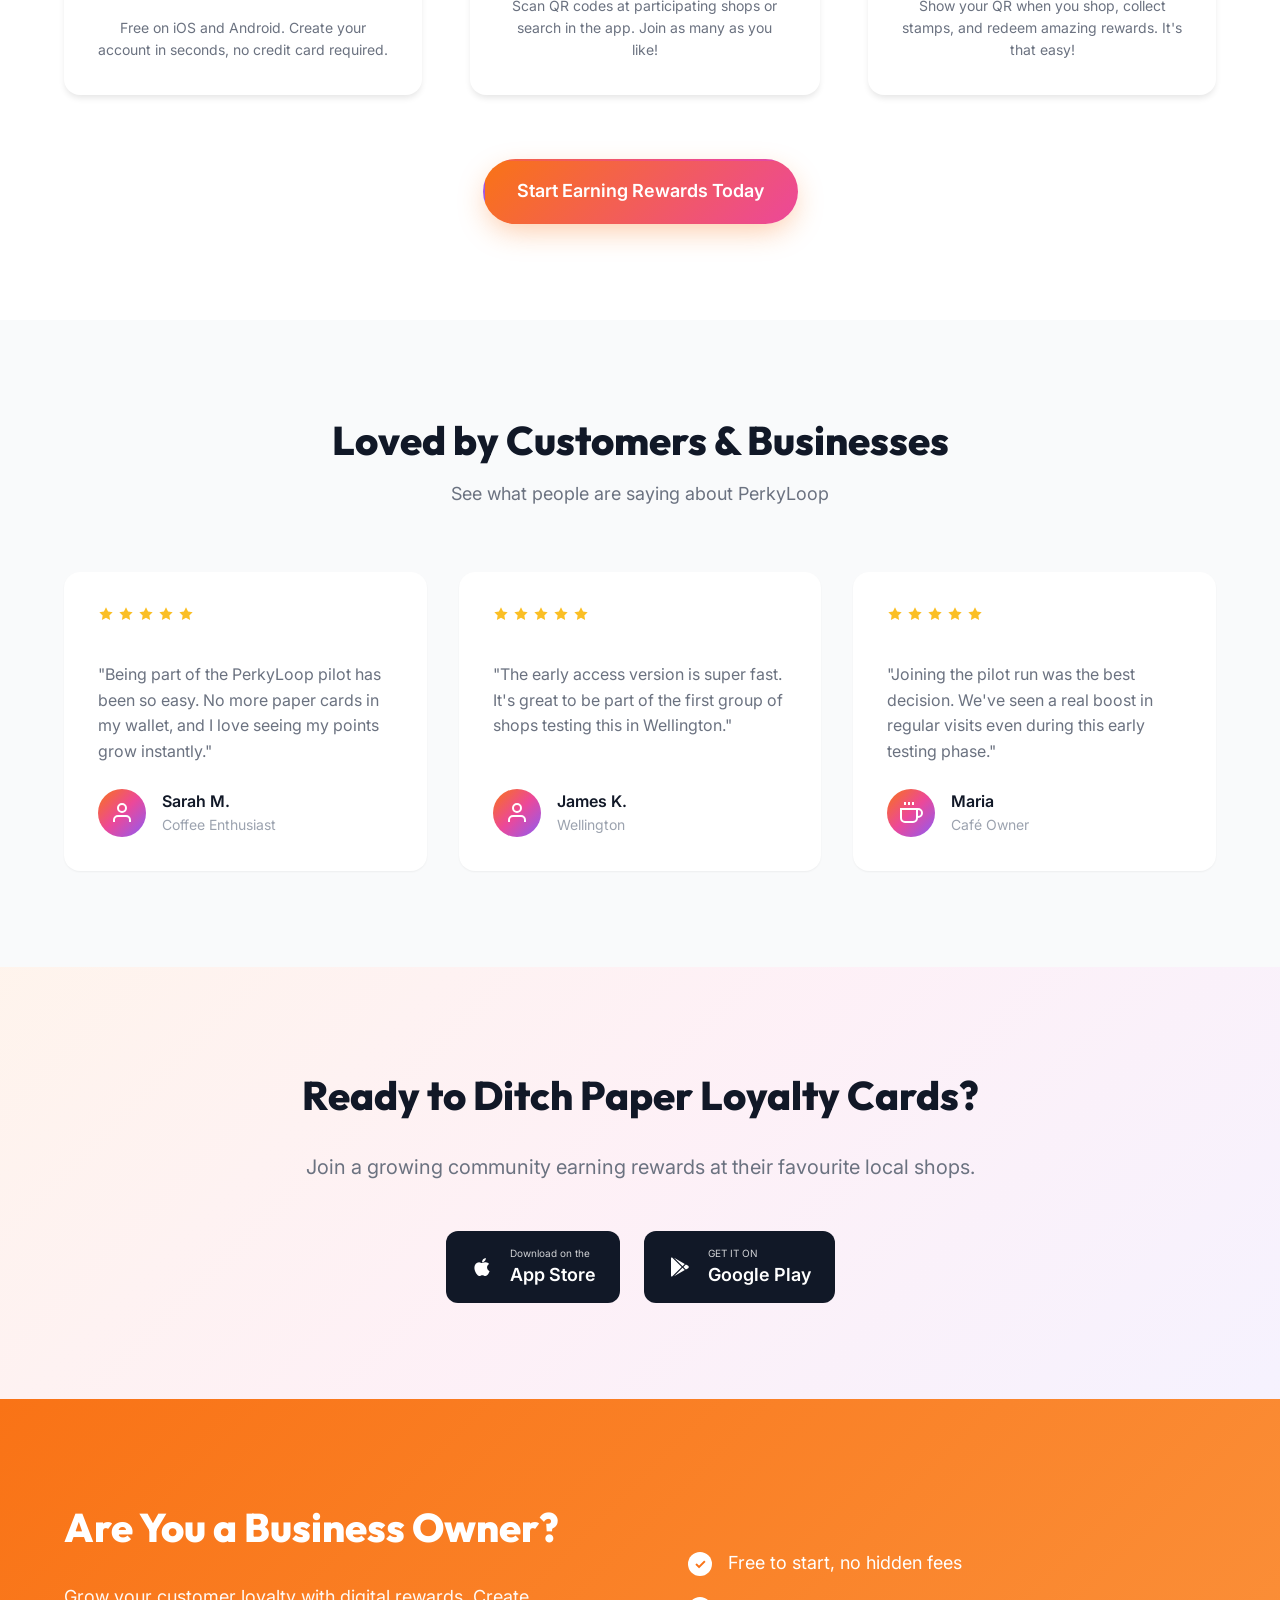
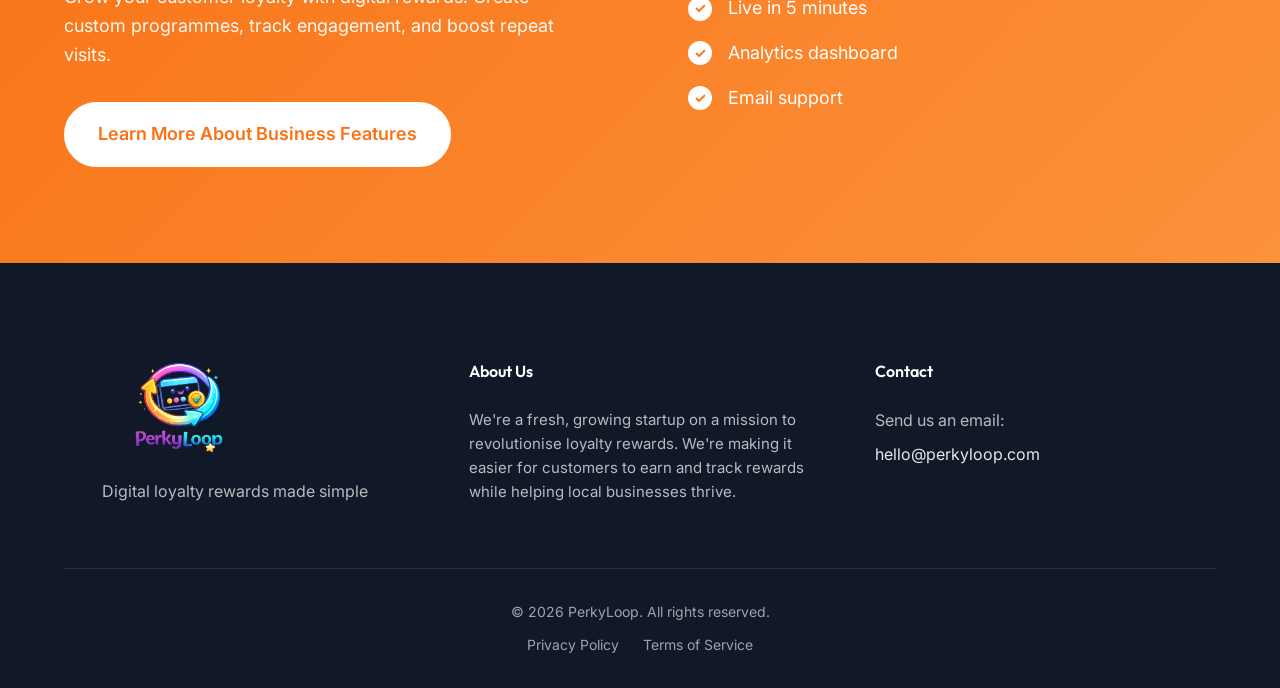
==== commit db8e1dd0: "feat: link App Store URL and apply consistent code formatting to HTML files" ====
--- a/index.html
+++ b/index.html
@@ -1,23 +1,28 @@
 <!DOCTYPE html>
 <html lang="en">
+
 <head>
     <meta charset="UTF-8">
     <meta name="viewport" content="width=device-width, initial-scale=1.0">
-    <meta name="description" content="PerkyLoop - Digital loyalty rewards for modern businesses. Join your favourite local shops' loyalty programs and earn rewards from your phone.">
+    <meta name="description"
+        content="PerkyLoop - Digital loyalty rewards for modern businesses. Join your favourite local shops' loyalty programs and earn rewards from your phone.">
     <meta name="keywords" content="loyalty app, digital rewards, coffee shop, loyalty card, customer rewards">
     <title>PerkyLoop - Digital Loyalty Rewards for Modern Businesses</title>
-    
+
     <!-- Favicon -->
     <link rel="icon" type="image/png" href="images/favicon.png">
-    
+
     <!-- Google Fonts -->
     <link rel="preconnect" href="https://fonts.googleapis.com">
     <link rel="preconnect" href="https://fonts.gstatic.com" crossorigin>
-    <link href="https://fonts.googleapis.com/css2?family=Inter:wght@300;400;500;600;700;800&family=Outfit:wght@300;400;500;600;700;800&display=swap" rel="stylesheet">
-    
+    <link
+        href="https://fonts.googleapis.com/css2?family=Inter:wght@300;400;500;600;700;800&family=Outfit:wght@300;400;500;600;700;800&display=swap"
+        rel="stylesheet">
+
     <!-- Stylesheet -->
     <link rel="stylesheet" href="styles.css">
 </head>
+
 <body>
     <!-- Navigation -->
     <nav class="navbar">
@@ -53,7 +58,7 @@
     <!-- Hero Section -->
     <section class="hero">
         <div class="hero-gradient"></div>
-        
+
         <!-- Floating Decorative Elements -->
         <div class="floating-shapes">
             <div class="shape shape-1"></div>
@@ -62,7 +67,7 @@
             <div class="shape shape-4"></div>
             <div class="shape shape-5"></div>
         </div>
-        
+
         <div class="container">
             <div class="hero-content">
                 <div class="hero-text">
@@ -71,21 +76,24 @@
                         <span class="gradient-text">Rewards, Made Beautiful</span>
                     </h1>
                     <p class="hero-subtitle animate-fade-in-delay-1">
-                        Ditch the paper cards. Join your favourite local shops, explore stunning digital galleries, menus & pricing lists, earn stamps, and get rewarded, all from your phone.
+                        Ditch the paper cards. Join your favourite local shops, explore stunning digital galleries,
+                        menus & pricing lists, earn stamps, and get rewarded, all from your phone.
                     </p>
                     <div class="hero-buttons animate-fade-in-delay-2">
                         <a href="#download" class="btn btn-primary btn-lg">
-                            <svg class="btn-icon" width="20" height="20" viewBox="0 0 24 24" fill="none" stroke="currentColor" stroke-width="2">
-                                <rect x="5" y="2" width="14" height="20" rx="2" ry="2"/>
-                                <path d="M12 6v7m0 0l-3-3m3 3l3-3"/>
+                            <svg class="btn-icon" width="20" height="20" viewBox="0 0 24 24" fill="none"
+                                stroke="currentColor" stroke-width="2">
+                                <rect x="5" y="2" width="14" height="20" rx="2" ry="2" />
+                                <path d="M12 6v7m0 0l-3-3m3 3l3-3" />
                             </svg>
                             Download Free App
                         </a>
                         <a href="business.html" class="btn btn-secondary btn-lg">
-                            <svg class="btn-icon" width="20" height="20" viewBox="0 0 24 24" fill="none" stroke="currentColor" stroke-width="2">
-                                <rect x="2" y="7" width="20" height="14" rx="2" ry="2"/>
-                                <path d="M16 21V5a2 2 0 0 0-2-2h-4a2 2 0 0 0-2 2v16"/>
-                                <path d="M8 7h8"/>
+                            <svg class="btn-icon" width="20" height="20" viewBox="0 0 24 24" fill="none"
+                                stroke="currentColor" stroke-width="2">
+                                <rect x="2" y="7" width="20" height="14" rx="2" ry="2" />
+                                <path d="M16 21V5a2 2 0 0 0-2-2h-4a2 2 0 0 0-2 2v16" />
+                                <path d="M8 7h8" />
                             </svg>
                             For Business Owners
                         </a>
@@ -116,7 +124,9 @@
         </div>
         <div class="hero-wave">
             <svg viewBox="0 0 1440 120" fill="none" xmlns="http://www.w3.org/2000/svg">
-                <path d="M0 0L60 10C120 20 240 40 360 46.7C480 53 600 47 720 43.3C840 40 960 40 1080 46.7C1200 53 1320 67 1380 73.3L1440 80V120H1380C1320 120 1200 120 1080 120C960 120 840 120 720 120C600 120 480 120 360 120C240 120 120 120 60 120H0V0Z" fill="white"/>
+                <path
+                    d="M0 0L60 10C120 20 240 40 360 46.7C480 53 600 47 720 43.3C840 40 960 40 1080 46.7C1200 53 1320 67 1380 73.3L1440 80V120H1380C1320 120 1200 120 1080 120C960 120 840 120 720 120C600 120 480 120 360 120C240 120 120 120 60 120H0V0Z"
+                    fill="white" />
             </svg>
         </div>
     </section>
@@ -131,75 +141,87 @@
             <div class="features-grid">
                 <div class="feature-card">
                     <div class="feature-icon icon-purple">
-                        <svg width="32" height="32" viewBox="0 0 24 24" fill="none" stroke="currentColor" stroke-width="2">
-                            <rect x="3" y="3" width="7" height="7"/>
-                            <rect x="14" y="3" width="7" height="7"/>
-                            <rect x="3" y="14" width="7" height="7"/>
-                            <rect x="5" y="5" width="3" height="3" fill="currentColor"/>
-                            <rect x="16" y="5" width="3" height="3" fill="currentColor"/>
-                            <rect x="5" y="16" width="3" height="3" fill="currentColor"/>
-                            <rect x="14" y="14" width="2" height="2" fill="currentColor"/>
-                            <rect x="17" y="14" width="2" height="2" fill="currentColor"/>
-                            <rect x="19" y="17" width="2" height="2" fill="currentColor"/>
-                            <rect x="14" y="19" width="2" height="2" fill="currentColor"/>
+                        <svg width="32" height="32" viewBox="0 0 24 24" fill="none" stroke="currentColor"
+                            stroke-width="2">
+                            <rect x="3" y="3" width="7" height="7" />
+                            <rect x="14" y="3" width="7" height="7" />
+                            <rect x="3" y="14" width="7" height="7" />
+                            <rect x="5" y="5" width="3" height="3" fill="currentColor" />
+                            <rect x="16" y="5" width="3" height="3" fill="currentColor" />
+                            <rect x="5" y="16" width="3" height="3" fill="currentColor" />
+                            <rect x="14" y="14" width="2" height="2" fill="currentColor" />
+                            <rect x="17" y="14" width="2" height="2" fill="currentColor" />
+                            <rect x="19" y="17" width="2" height="2" fill="currentColor" />
+                            <rect x="14" y="19" width="2" height="2" fill="currentColor" />
                         </svg>
                     </div>
                     <h3 class="feature-title">Scan & Join</h3>
-                    <p class="feature-description">Scan a shop's QR code to instantly join their loyalty programme. No more paper cards cluttering your wallet.</p>
+                    <p class="feature-description">Scan a shop's QR code to instantly join their loyalty programme. No
+                        more paper cards cluttering your wallet.</p>
                 </div>
                 <div class="feature-card">
                     <div class="feature-icon icon-pink">
-                        <svg width="32" height="32" viewBox="0 0 24 24" fill="none" stroke="currentColor" stroke-width="2">
-                            <polyline points="20 12 20 22 4 22 4 12"/>
-                            <rect x="2" y="7" width="20" height="5"/>
-                            <path d="M12 22V7M5 7L12 2l7 5"/>
+                        <svg width="32" height="32" viewBox="0 0 24 24" fill="none" stroke="currentColor"
+                            stroke-width="2">
+                            <polyline points="20 12 20 22 4 22 4 12" />
+                            <rect x="2" y="7" width="20" height="5" />
+                            <path d="M12 22V7M5 7L12 2l7 5" />
                         </svg>
                     </div>
                     <h3 class="feature-title">Collect Stamps</h3>
-                    <p class="feature-description">Show your QR code when you shop. Earn stamps, track your progress, and unlock rewards automatically.</p>
+                    <p class="feature-description">Show your QR code when you shop. Earn stamps, track your progress,
+                        and unlock rewards automatically.</p>
                 </div>
                 <div class="feature-card">
                     <div class="feature-icon icon-blue">
-                        <svg width="32" height="32" viewBox="0 0 24 24" fill="none" stroke="currentColor" stroke-width="2">
-                            <path d="M3 3v18h18"/>
-                            <path d="M18 17V9M13 17V5M8 17v-3"/>
+                        <svg width="32" height="32" viewBox="0 0 24 24" fill="none" stroke="currentColor"
+                            stroke-width="2">
+                            <path d="M3 3v18h18" />
+                            <path d="M18 17V9M13 17V5M8 17v-3" />
                         </svg>
                     </div>
                     <h3 class="feature-title">See Your Rewards</h3>
-                    <p class="feature-description">View all your loyalty programmes in one place. Never miss out on a reward you've earned.</p>
+                    <p class="feature-description">View all your loyalty programmes in one place. Never miss out on a
+                        reward you've earned.</p>
                 </div>
                 <div class="feature-card">
                     <div class="feature-icon icon-teal">
-                        <svg width="32" height="32" viewBox="0 0 24 24" fill="none" stroke="currentColor" stroke-width="2">
-                            <path d="M21 10c0 7-9 13-9 13s-9-6-9-13a9 9 0 0 1 18 0z"/>
-                            <circle cx="12" cy="10" r="3"/>
+                        <svg width="32" height="32" viewBox="0 0 24 24" fill="none" stroke="currentColor"
+                            stroke-width="2">
+                            <path d="M21 10c0 7-9 13-9 13s-9-6-9-13a9 9 0 0 1 18 0z" />
+                            <circle cx="12" cy="10" r="3" />
                         </svg>
                     </div>
                     <h3 class="feature-title">Support Local</h3>
-                    <p class="feature-description">Discover and support your favourite local businesses in your community.</p>
+                    <p class="feature-description">Discover and support your favourite local businesses in your
+                        community.</p>
                 </div>
                 <div class="feature-card">
                     <div class="feature-icon icon-green">
-                        <svg width="32" height="32" viewBox="0 0 24 24" fill="none" stroke="currentColor" stroke-width="2">
-                            <path d="M12 2L8 4.5v3L12 10l4-2.5v-3L12 2z"/>
-                            <path d="M12 10v6.5"/>
-                            <path d="M8 7.5L12 10l4-2.5"/>
-                            <path d="M16 9v3.5l-4 2.5-4-2.5V9"/>
-                            <path d="M12 22s-4-3-4-7v-3l4-2 4 2v3c0 4-4 7-4 7z"/>
+                        <svg width="32" height="32" viewBox="0 0 24 24" fill="none" stroke="currentColor"
+                            stroke-width="2">
+                            <path d="M12 2L8 4.5v3L12 10l4-2.5v-3L12 2z" />
+                            <path d="M12 10v6.5" />
+                            <path d="M8 7.5L12 10l4-2.5" />
+                            <path d="M16 9v3.5l-4 2.5-4-2.5V9" />
+                            <path d="M12 22s-4-3-4-7v-3l4-2 4 2v3c0 4-4 7-4 7z" />
                         </svg>
                     </div>
                     <h3 class="feature-title">Paperless & Green</h3>
-                    <p class="feature-description">Help reduce waste by going digital. Better for your wallet and the environment.</p>
+                    <p class="feature-description">Help reduce waste by going digital. Better for your wallet and the
+                        environment.</p>
                 </div>
                 <div class="feature-card">
                     <div class="feature-icon icon-orange">
-                        <svg width="32" height="32" viewBox="0 0 24 24" fill="none" stroke="currentColor" stroke-width="2">
-                            <path d="M12 22s8-4 8-10V5l-8-3-8 3v7c0 6 8 10 8 10z"/>
-                            <path d="M9 12l2 2 4-4"/>
+                        <svg width="32" height="32" viewBox="0 0 24 24" fill="none" stroke="currentColor"
+                            stroke-width="2">
+                            <path d="M12 22s8-4 8-10V5l-8-3-8 3v7c0 6 8 10 8 10z" />
+                            <path d="M9 12l2 2 4-4" />
                         </svg>
                     </div>
                     <h3 class="feature-title">Safe & Private</h3>
-                    <p class="feature-description">Your data is encrypted and secure. We never sell your information to third parties.</p>
+                    <p class="feature-description">Your data is encrypted and secure. We never sell your information to
+                        third parties.</p>
                 </div>
             </div>
         </div>
@@ -210,31 +232,39 @@
         <div class="container">
             <div class="section-header">
                 <h2 class="section-title">Explore Stunning Digital Showcases</h2>
-                <p class="section-subtitle">Visualise what’s on offer before you even arrive. Swipe through high-quality images of menus, product catalogs, service packages, and more from your favourite shops.</p>
-            </div>
-            
+                <p class="section-subtitle">Visualise what’s on offer before you even arrive. Swipe through high-quality
+                    images of menus, product catalogs, service packages, and more from your favourite shops.</p>
+            </div>
+
             <div class="gallery-showcase">
                 <div class="gallery-track">
-                    <div class="gallery-item item-large" style="background-image: url('https://images.unsplash.com/photo-1497935586351-b67a49e012bf?auto=format&fit=crop&q=80&w=800');">
+                    <div class="gallery-item item-large"
+                        style="background-image: url('https://images.unsplash.com/photo-1497935586351-b67a49e012bf?auto=format&fit=crop&q=80&w=800');">
                         <div class="gallery-caption glass-panel">Artisan Coffee</div>
                     </div>
-                    <div class="gallery-item item-medium" style="background-image: url('https://images.unsplash.com/photo-1550547660-d9450f859349?auto=format&fit=crop&q=80&w=800');">
+                    <div class="gallery-item item-medium"
+                        style="background-image: url('https://images.unsplash.com/photo-1550547660-d9450f859349?auto=format&fit=crop&q=80&w=800');">
                         <div class="gallery-caption glass-panel">Gourmet Burgers</div>
                     </div>
-                    <div class="gallery-item item-small" style="background-image: url('https://images.unsplash.com/photo-1541167760496-1628856ab772?auto=format&fit=crop&q=80&w=800');">
+                    <div class="gallery-item item-small"
+                        style="background-image: url('https://images.unsplash.com/photo-1541167760496-1628856ab772?auto=format&fit=crop&q=80&w=800');">
                         <div class="gallery-caption glass-panel">Fresh Pastries</div>
                     </div>
-                    <div class="gallery-item item-medium" style="background-image: url('https://images.unsplash.com/photo-1517248135467-4c7edcad34c4?auto=format&fit=crop&q=80&w=800');">
+                    <div class="gallery-item item-medium"
+                        style="background-image: url('https://images.unsplash.com/photo-1517248135467-4c7edcad34c4?auto=format&fit=crop&q=80&w=800');">
                         <div class="gallery-caption glass-panel">Cozy Interiors</div>
                     </div>
-                    <div class="gallery-item item-large" style="background-image: url('https://images.unsplash.com/photo-1521017432531-fbd92d768814?auto=format&fit=crop&q=80&w=800');">
+                    <div class="gallery-item item-large"
+                        style="background-image: url('https://images.unsplash.com/photo-1521017432531-fbd92d768814?auto=format&fit=crop&q=80&w=800');">
                         <div class="gallery-caption glass-panel">Hair Salon Styles</div>
                     </div>
                     <!-- Duplicate for infinite scroll effect -->
-                    <div class="gallery-item item-large" style="background-image: url('https://images.unsplash.com/photo-1497935586351-b67a49e012bf?auto=format&fit=crop&q=80&w=800');">
+                    <div class="gallery-item item-large"
+                        style="background-image: url('https://images.unsplash.com/photo-1497935586351-b67a49e012bf?auto=format&fit=crop&q=80&w=800');">
                         <div class="gallery-caption glass-panel">Artisan Coffee</div>
                     </div>
-                    <div class="gallery-item item-medium" style="background-image: url('https://images.unsplash.com/photo-1550547660-d9450f859349?auto=format&fit=crop&q=80&w=800');">
+                    <div class="gallery-item item-medium"
+                        style="background-image: url('https://images.unsplash.com/photo-1550547660-d9450f859349?auto=format&fit=crop&q=80&w=800');">
                         <div class="gallery-caption glass-panel">Gourmet Burgers</div>
                     </div>
                 </div>
@@ -253,40 +283,46 @@
                 <div class="step">
                     <div class="step-number">1</div>
                     <div class="step-icon">
-                        <svg width="48" height="48" viewBox="0 0 24 24" fill="none" stroke="currentColor" stroke-width="2">
-                            <rect x="5" y="2" width="14" height="20" rx="2" ry="2"/>
-                            <path d="M12 6v7m0 0l-3-3m3 3l3-3"/>
+                        <svg width="48" height="48" viewBox="0 0 24 24" fill="none" stroke="currentColor"
+                            stroke-width="2">
+                            <rect x="5" y="2" width="14" height="20" rx="2" ry="2" />
+                            <path d="M12 6v7m0 0l-3-3m3 3l3-3" />
                         </svg>
                     </div>
                     <h3 class="step-title">Download PerkyLoop</h3>
-                    <p class="step-description">Free on iOS and Android. Create your account in seconds, no credit card required.</p>
+                    <p class="step-description">Free on iOS and Android. Create your account in seconds, no credit card
+                        required.</p>
                 </div>
                 <div class="step-connector"></div>
                 <div class="step">
                     <div class="step-number">2</div>
                     <div class="step-icon">
-                        <svg width="48" height="48" viewBox="0 0 24 24" fill="none" stroke="currentColor" stroke-width="2">
-                            <rect x="3" y="3" width="18" height="18" rx="2" ry="2"/>
-                            <path d="M7 7h4m-4 5h4m-4 5h4m5-10h0m0 5h0m0 5h0" stroke-linecap="round"/>
+                        <svg width="48" height="48" viewBox="0 0 24 24" fill="none" stroke="currentColor"
+                            stroke-width="2">
+                            <rect x="3" y="3" width="18" height="18" rx="2" ry="2" />
+                            <path d="M7 7h4m-4 5h4m-4 5h4m5-10h0m0 5h0m0 5h0" stroke-linecap="round" />
                         </svg>
                     </div>
                     <h3 class="step-title">Join Your Favourite Shops</h3>
-                    <p class="step-description">Scan QR codes at participating shops or search in the app. Join as many as you like!</p>
+                    <p class="step-description">Scan QR codes at participating shops or search in the app. Join as many
+                        as you like!</p>
                 </div>
                 <div class="step-connector"></div>
                 <div class="step">
                     <div class="step-number">3</div>
                     <div class="step-icon">
-                        <svg width="48" height="48" viewBox="0 0 24 24" fill="none" stroke="currentColor" stroke-width="2">
-                            <polyline points="20 12 20 22 4 22 4 12"/>
-                            <rect x="2" y="7" width="20" height="5"/>
-                            <line x1="12" y1="22" x2="12" y2="7"/>
-                            <path d="M12 7H7.5a2.5 2.5 0 0 1 0-5C11 2 12 7 12 7z"/>
-                            <path d="M12 7h4.5a2.5 2.5 0 0 0 0-5C13 2 12 7 12 7z"/>
+                        <svg width="48" height="48" viewBox="0 0 24 24" fill="none" stroke="currentColor"
+                            stroke-width="2">
+                            <polyline points="20 12 20 22 4 22 4 12" />
+                            <rect x="2" y="7" width="20" height="5" />
+                            <line x1="12" y1="22" x2="12" y2="7" />
+                            <path d="M12 7H7.5a2.5 2.5 0 0 1 0-5C11 2 12 7 12 7z" />
+                            <path d="M12 7h4.5a2.5 2.5 0 0 0 0-5C13 2 12 7 12 7z" />
                         </svg>
                     </div>
                     <h3 class="step-title">Earn & Redeem Rewards</h3>
-                    <p class="step-description">Show your QR when you shop, collect stamps, and redeem amazing rewards. It's that easy!</p>
+                    <p class="step-description">Show your QR when you shop, collect stamps, and redeem amazing rewards.
+                        It's that easy!</p>
                 </div>
             </div>
             <div class="cta-center">
@@ -306,27 +342,34 @@
                 <div class="testimonial-card">
                     <div class="testimonial-stars">
                         <svg width="16" height="16" viewBox="0 0 24 24" fill="currentColor">
-                            <path d="M12 2l3.09 6.26L22 9.27l-5 4.87 1.18 6.88L12 17.77l-6.18 3.25L7 14.14 2 9.27l6.91-1.01L12 2z"/>
-                        </svg>
-                        <svg width="16" height="16" viewBox="0 0 24 24" fill="currentColor">
-                            <path d="M12 2l3.09 6.26L22 9.27l-5 4.87 1.18 6.88L12 17.77l-6.18 3.25L7 14.14 2 9.27l6.91-1.01L12 2z"/>
-                        </svg>
-                        <svg width="16" height="16" viewBox="0 0 24 24" fill="currentColor">
-                            <path d="M12 2l3.09 6.26L22 9.27l-5 4.87 1.18 6.88L12 17.77l-6.18 3.25L7 14.14 2 9.27l6.91-1.01L12 2z"/>
-                        </svg>
-                        <svg width="16" height="16" viewBox="0 0 24 24" fill="currentColor">
-                            <path d="M12 2l3.09 6.26L22 9.27l-5 4.87 1.18 6.88L12 17.77l-6.18 3.25L7 14.14 2 9.27l6.91-1.01L12 2z"/>
-                        </svg>
-                        <svg width="16" height="16" viewBox="0 0 24 24" fill="currentColor">
-                            <path d="M12 2l3.09 6.26L22 9.27l-5 4.87 1.18 6.88L12 17.77l-6.18 3.25L7 14.14 2 9.27l6.91-1.01L12 2z"/>
-                        </svg>
-                    </div>
-                    <p class="testimonial-text">"Being part of the PerkyLoop pilot has been so easy. No more paper cards in my wallet, and I love seeing my points grow instantly."</p>
+                            <path
+                                d="M12 2l3.09 6.26L22 9.27l-5 4.87 1.18 6.88L12 17.77l-6.18 3.25L7 14.14 2 9.27l6.91-1.01L12 2z" />
+                        </svg>
+                        <svg width="16" height="16" viewBox="0 0 24 24" fill="currentColor">
+                            <path
+                                d="M12 2l3.09 6.26L22 9.27l-5 4.87 1.18 6.88L12 17.77l-6.18 3.25L7 14.14 2 9.27l6.91-1.01L12 2z" />
+                        </svg>
+                        <svg width="16" height="16" viewBox="0 0 24 24" fill="currentColor">
+                            <path
+                                d="M12 2l3.09 6.26L22 9.27l-5 4.87 1.18 6.88L12 17.77l-6.18 3.25L7 14.14 2 9.27l6.91-1.01L12 2z" />
+                        </svg>
+                        <svg width="16" height="16" viewBox="0 0 24 24" fill="currentColor">
+                            <path
+                                d="M12 2l3.09 6.26L22 9.27l-5 4.87 1.18 6.88L12 17.77l-6.18 3.25L7 14.14 2 9.27l6.91-1.01L12 2z" />
+                        </svg>
+                        <svg width="16" height="16" viewBox="0 0 24 24" fill="currentColor">
+                            <path
+                                d="M12 2l3.09 6.26L22 9.27l-5 4.87 1.18 6.88L12 17.77l-6.18 3.25L7 14.14 2 9.27l6.91-1.01L12 2z" />
+                        </svg>
+                    </div>
+                    <p class="testimonial-text">"Being part of the PerkyLoop pilot has been so easy. No more paper cards
+                        in my wallet, and I love seeing my points grow instantly."</p>
                     <div class="testimonial-author">
                         <div class="author-avatar">
-                            <svg width="24" height="24" viewBox="0 0 24 24" fill="none" stroke="currentColor" stroke-width="2">
-                                <path d="M20 21v-2a4 4 0 0 0-4-4H8a4 4 0 0 0-4 4v2"/>
-                                <circle cx="12" cy="7" r="4"/>
+                            <svg width="24" height="24" viewBox="0 0 24 24" fill="none" stroke="currentColor"
+                                stroke-width="2">
+                                <path d="M20 21v-2a4 4 0 0 0-4-4H8a4 4 0 0 0-4 4v2" />
+                                <circle cx="12" cy="7" r="4" />
                             </svg>
                         </div>
                         <div class="author-info">
@@ -338,27 +381,34 @@
                 <div class="testimonial-card">
                     <div class="testimonial-stars">
                         <svg width="16" height="16" viewBox="0 0 24 24" fill="currentColor">
-                            <path d="M12 2l3.09 6.26L22 9.27l-5 4.87 1.18 6.88L12 17.77l-6.18 3.25L7 14.14 2 9.27l6.91-1.01L12 2z"/>
-                        </svg>
-                        <svg width="16" height="16" viewBox="0 0 24 24" fill="currentColor">
-                            <path d="M12 2l3.09 6.26L22 9.27l-5 4.87 1.18 6.88L12 17.77l-6.18 3.25L7 14.14 2 9.27l6.91-1.01L12 2z"/>
-                        </svg>
-                        <svg width="16" height="16" viewBox="0 0 24 24" fill="currentColor">
-                            <path d="M12 2l3.09 6.26L22 9.27l-5 4.87 1.18 6.88L12 17.77l-6.18 3.25L7 14.14 2 9.27l6.91-1.01L12 2z"/>
-                        </svg>
-                        <svg width="16" height="16" viewBox="0 0 24 24" fill="currentColor">
-                            <path d="M12 2l3.09 6.26L22 9.27l-5 4.87 1.18 6.88L12 17.77l-6.18 3.25L7 14.14 2 9.27l6.91-1.01L12 2z"/>
-                        </svg>
-                        <svg width="16" height="16" viewBox="0 0 24 24" fill="currentColor">
-                            <path d="M12 2l3.09 6.26L22 9.27l-5 4.87 1.18 6.88L12 17.77l-6.18 3.25L7 14.14 2 9.27l6.91-1.01L12 2z"/>
-                        </svg>
-                    </div>
-                    <p class="testimonial-text">"The early access version is super fast. It's great to be part of the first group of shops testing this in Wellington."</p>
+                            <path
+                                d="M12 2l3.09 6.26L22 9.27l-5 4.87 1.18 6.88L12 17.77l-6.18 3.25L7 14.14 2 9.27l6.91-1.01L12 2z" />
+                        </svg>
+                        <svg width="16" height="16" viewBox="0 0 24 24" fill="currentColor">
+                            <path
+                                d="M12 2l3.09 6.26L22 9.27l-5 4.87 1.18 6.88L12 17.77l-6.18 3.25L7 14.14 2 9.27l6.91-1.01L12 2z" />
+                        </svg>
+                        <svg width="16" height="16" viewBox="0 0 24 24" fill="currentColor">
+                            <path
+                                d="M12 2l3.09 6.26L22 9.27l-5 4.87 1.18 6.88L12 17.77l-6.18 3.25L7 14.14 2 9.27l6.91-1.01L12 2z" />
+                        </svg>
+                        <svg width="16" height="16" viewBox="0 0 24 24" fill="currentColor">
+                            <path
+                                d="M12 2l3.09 6.26L22 9.27l-5 4.87 1.18 6.88L12 17.77l-6.18 3.25L7 14.14 2 9.27l6.91-1.01L12 2z" />
+                        </svg>
+                        <svg width="16" height="16" viewBox="0 0 24 24" fill="currentColor">
+                            <path
+                                d="M12 2l3.09 6.26L22 9.27l-5 4.87 1.18 6.88L12 17.77l-6.18 3.25L7 14.14 2 9.27l6.91-1.01L12 2z" />
+                        </svg>
+                    </div>
+                    <p class="testimonial-text">"The early access version is super fast. It's great to be part of the
+                        first group of shops testing this in Wellington."</p>
                     <div class="testimonial-author">
                         <div class="author-avatar">
-                            <svg width="24" height="24" viewBox="0 0 24 24" fill="none" stroke="currentColor" stroke-width="2">
-                                <path d="M20 21v-2a4 4 0 0 0-4-4H8a4 4 0 0 0-4 4v2"/>
-                                <circle cx="12" cy="7" r="4"/>
+                            <svg width="24" height="24" viewBox="0 0 24 24" fill="none" stroke="currentColor"
+                                stroke-width="2">
+                                <path d="M20 21v-2a4 4 0 0 0-4-4H8a4 4 0 0 0-4 4v2" />
+                                <circle cx="12" cy="7" r="4" />
                             </svg>
                         </div>
                         <div class="author-info">
@@ -370,30 +420,37 @@
                 <div class="testimonial-card">
                     <div class="testimonial-stars">
                         <svg width="16" height="16" viewBox="0 0 24 24" fill="currentColor">
-                            <path d="M12 2l3.09 6.26L22 9.27l-5 4.87 1.18 6.88L12 17.77l-6.18 3.25L7 14.14 2 9.27l6.91-1.01L12 2z"/>
-                        </svg>
-                        <svg width="16" height="16" viewBox="0 0 24 24" fill="currentColor">
-                            <path d="M12 2l3.09 6.26L22 9.27l-5 4.87 1.18 6.88L12 17.77l-6.18 3.25L7 14.14 2 9.27l6.91-1.01L12 2z"/>
-                        </svg>
-                        <svg width="16" height="16" viewBox="0 0 24 24" fill="currentColor">
-                            <path d="M12 2l3.09 6.26L22 9.27l-5 4.87 1.18 6.88L12 17.77l-6.18 3.25L7 14.14 2 9.27l6.91-1.01L12 2z"/>
-                        </svg>
-                        <svg width="16" height="16" viewBox="0 0 24 24" fill="currentColor">
-                            <path d="M12 2l3.09 6.26L22 9.27l-5 4.87 1.18 6.88L12 17.77l-6.18 3.25L7 14.14 2 9.27l6.91-1.01L12 2z"/>
-                        </svg>
-                        <svg width="16" height="16" viewBox="0 0 24 24" fill="currentColor">
-                            <path d="M12 2l3.09 6.26L22 9.27l-5 4.87 1.18 6.88L12 17.77l-6.18 3.25L7 14.14 2 9.27l6.91-1.01L12 2z"/>
-                        </svg>
-                    </div>
-                    <p class="testimonial-text">"Joining the pilot run was the best decision. We've seen a real boost in regular visits even during this early testing phase."</p>
+                            <path
+                                d="M12 2l3.09 6.26L22 9.27l-5 4.87 1.18 6.88L12 17.77l-6.18 3.25L7 14.14 2 9.27l6.91-1.01L12 2z" />
+                        </svg>
+                        <svg width="16" height="16" viewBox="0 0 24 24" fill="currentColor">
+                            <path
+                                d="M12 2l3.09 6.26L22 9.27l-5 4.87 1.18 6.88L12 17.77l-6.18 3.25L7 14.14 2 9.27l6.91-1.01L12 2z" />
+                        </svg>
+                        <svg width="16" height="16" viewBox="0 0 24 24" fill="currentColor">
+                            <path
+                                d="M12 2l3.09 6.26L22 9.27l-5 4.87 1.18 6.88L12 17.77l-6.18 3.25L7 14.14 2 9.27l6.91-1.01L12 2z" />
+                        </svg>
+                        <svg width="16" height="16" viewBox="0 0 24 24" fill="currentColor">
+                            <path
+                                d="M12 2l3.09 6.26L22 9.27l-5 4.87 1.18 6.88L12 17.77l-6.18 3.25L7 14.14 2 9.27l6.91-1.01L12 2z" />
+                        </svg>
+                        <svg width="16" height="16" viewBox="0 0 24 24" fill="currentColor">
+                            <path
+                                d="M12 2l3.09 6.26L22 9.27l-5 4.87 1.18 6.88L12 17.77l-6.18 3.25L7 14.14 2 9.27l6.91-1.01L12 2z" />
+                        </svg>
+                    </div>
+                    <p class="testimonial-text">"Joining the pilot run was the best decision. We've seen a real boost in
+                        regular visits even during this early testing phase."</p>
                     <div class="testimonial-author">
                         <div class="author-avatar">
-                            <svg width="24" height="24" viewBox="0 0 24 24" fill="none" stroke="currentColor" stroke-width="2">
-                                <path d="M18 8h1a4 4 0 0 1 0 8h-1"/>
-                                <path d="M2 8h16v9a4 4 0 0 1-4 4H6a4 4 0 0 1-4-4V8z"/>
-                                <line x1="6" y1="1" x2="6" y2="4"/>
-                                <line x1="10" y1="1" x2="10" y2="4"/>
-                                <line x1="14" y1="1" x2="14" y2="4"/>
+                            <svg width="24" height="24" viewBox="0 0 24 24" fill="none" stroke="currentColor"
+                                stroke-width="2">
+                                <path d="M18 8h1a4 4 0 0 1 0 8h-1" />
+                                <path d="M2 8h16v9a4 4 0 0 1-4 4H6a4 4 0 0 1-4-4V8z" />
+                                <line x1="6" y1="1" x2="6" y2="4" />
+                                <line x1="10" y1="1" x2="10" y2="4" />
+                                <line x1="14" y1="1" x2="14" y2="4" />
                             </svg>
                         </div>
                         <div class="author-info">
@@ -414,9 +471,10 @@
                 <h2 class="cta-title">Ready to Ditch Paper Loyalty Cards?</h2>
                 <p class="cta-subtitle">Join a growing community earning rewards at their favourite local shops.</p>
                 <div class="download-buttons">
-                    <a href="#" class="store-button apple coming-soon">
+                    <a href="https://apps.apple.com/nz/app/perkyloop/id6760283390" class="store-button apple">
                         <svg width="24" height="24" viewBox="0 0 24 24" fill="currentColor">
-                            <path d="M17.05 20.28c-.98.95-2.05.8-3.08.35-1.09-.46-2.09-.48-3.24 0-1.44.62-2.2.44-3.06-.35C2.79 15.25 3.51 7.59 9.05 7.31c1.35.07 2.29.74 3.08.8 1.18-.24 2.31-.93 3.57-.84 1.51.12 2.65.72 3.4 1.8-3.12 1.87-2.38 5.98.48 7.13-.57 1.5-1.31 2.99-2.54 4.09l.01-.01zM12.03 7.25c-.15-2.23 1.66-4.07 3.74-4.25.29 2.58-2.34 4.5-3.74 4.25z"/>
+                            <path
+                                d="M17.05 20.28c-.98.95-2.05.8-3.08.35-1.09-.46-2.09-.48-3.24 0-1.44.62-2.2.44-3.06-.35C2.79 15.25 3.51 7.59 9.05 7.31c1.35.07 2.29.74 3.08.8 1.18-.24 2.31-.93 3.57-.84 1.51.12 2.65.72 3.4 1.8-3.12 1.87-2.38 5.98.48 7.13-.57 1.5-1.31 2.99-2.54 4.09l.01-.01zM12.03 7.25c-.15-2.23 1.66-4.07 3.74-4.25.29 2.58-2.34 4.5-3.74 4.25z" />
                         </svg>
                         <div class="store-text">
                             <div class="store-label">Download on the</div>
@@ -425,7 +483,8 @@
                     </a>
                     <a href="#" class="store-button google coming-soon">
                         <svg width="24" height="24" viewBox="0 0 24 24" fill="currentColor">
-                            <path d="M3,20.5V3.5C3,2.91 3.34,2.39 3.84,2.15L13.69,12L3.84,21.85C3.34,21.6 3,21.09 3,20.5M16.81,15.12L6.05,21.34L14.54,12.85L16.81,15.12M20.16,10.81C20.5,11.08 20.75,11.5 20.75,12C20.75,12.5 20.53,12.9 20.18,13.18L17.89,14.5L15.39,12L17.89,9.5L20.16,10.81M6.05,2.66L16.81,8.88L14.54,11.15L6.05,2.66Z"/>
+                            <path
+                                d="M3,20.5V3.5C3,2.91 3.34,2.39 3.84,2.15L13.69,12L3.84,21.85C3.34,21.6 3,21.09 3,20.5M16.81,15.12L6.05,21.34L14.54,12.85L16.81,15.12M20.16,10.81C20.5,11.08 20.75,11.5 20.75,12C20.75,12.5 20.53,12.9 20.18,13.18L17.89,14.5L15.39,12L17.89,9.5L20.16,10.81M6.05,2.66L16.81,8.88L14.54,11.15L6.05,2.66Z" />
                         </svg>
                         <div class="store-text">
                             <div class="store-label">GET IT ON</div>
@@ -443,7 +502,8 @@
             <div class="business-content">
                 <div class="business-text">
                     <h2 class="business-title">Are You a Business Owner?</h2>
-                    <p class="business-description">Grow your customer loyalty with digital rewards. Create custom programmes, track engagement, and boost repeat visits.</p>
+                    <p class="business-description">Grow your customer loyalty with digital rewards. Create custom
+                        programmes, track engagement, and boost repeat visits.</p>
                     <a href="business.html" class="btn btn-outline btn-lg">Learn More About Business Features</a>
                 </div>
                 <div class="business-features">
@@ -479,12 +539,14 @@
                     </div>
                     <p class="footer-tagline">Digital loyalty rewards made simple</p>
                 </div>
-                
+
                 <div class="footer-section">
                     <h4>About Us</h4>
-                    <p class="footer-about">We're a fresh, growing startup on a mission to revolutionise loyalty rewards. We're making it easier for customers to earn and track rewards while helping local businesses thrive.</p>
-                </div>
-                
+                    <p class="footer-about">We're a fresh, growing startup on a mission to revolutionise loyalty
+                        rewards. We're making it easier for customers to earn and track rewards while helping local
+                        businesses thrive.</p>
+                </div>
+
                 <div class="footer-section">
                     <h4>Contact</h4>
                     <p style="color: rgba(255, 255, 255, 0.7); margin-bottom: 8px;">Send us an email:</p>
@@ -506,4 +568,5 @@
     <!-- JavaScript -->
     <script src="script.js"></script>
 </body>
-</html>
+
+</html>
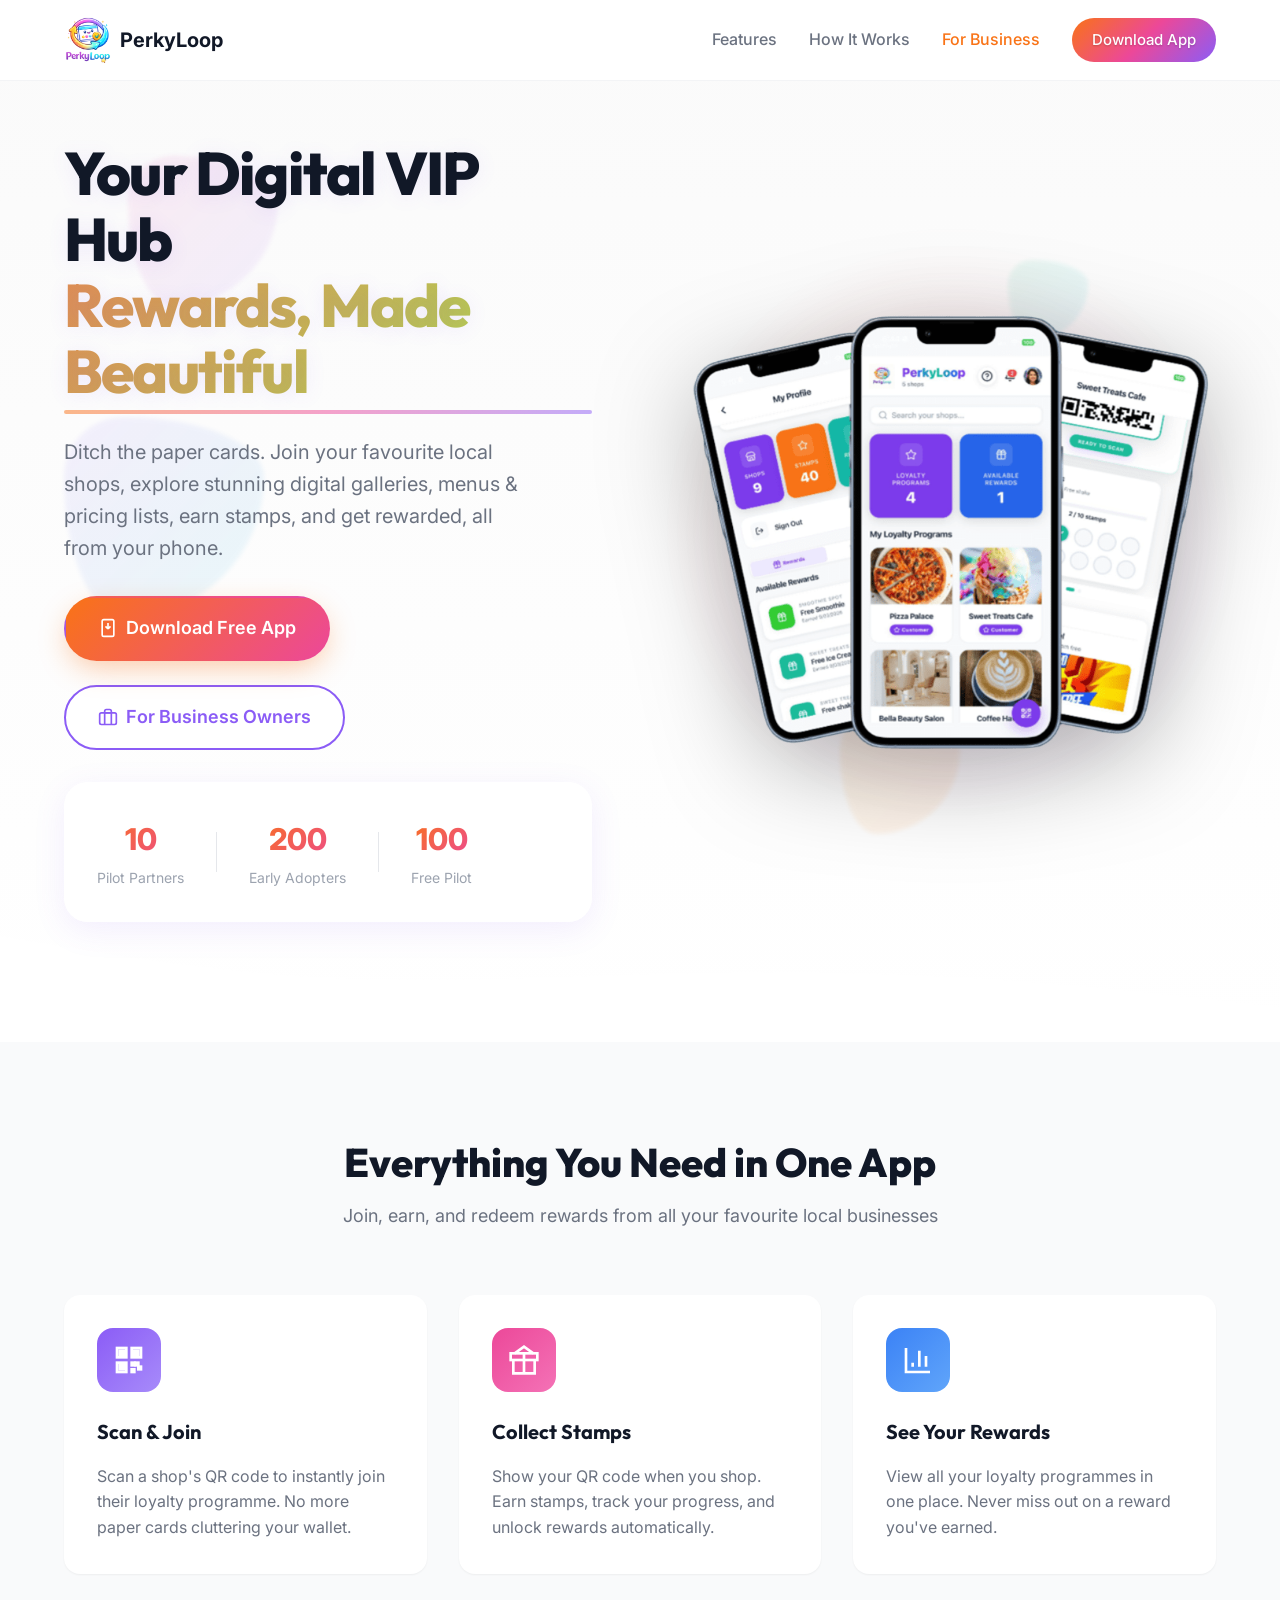
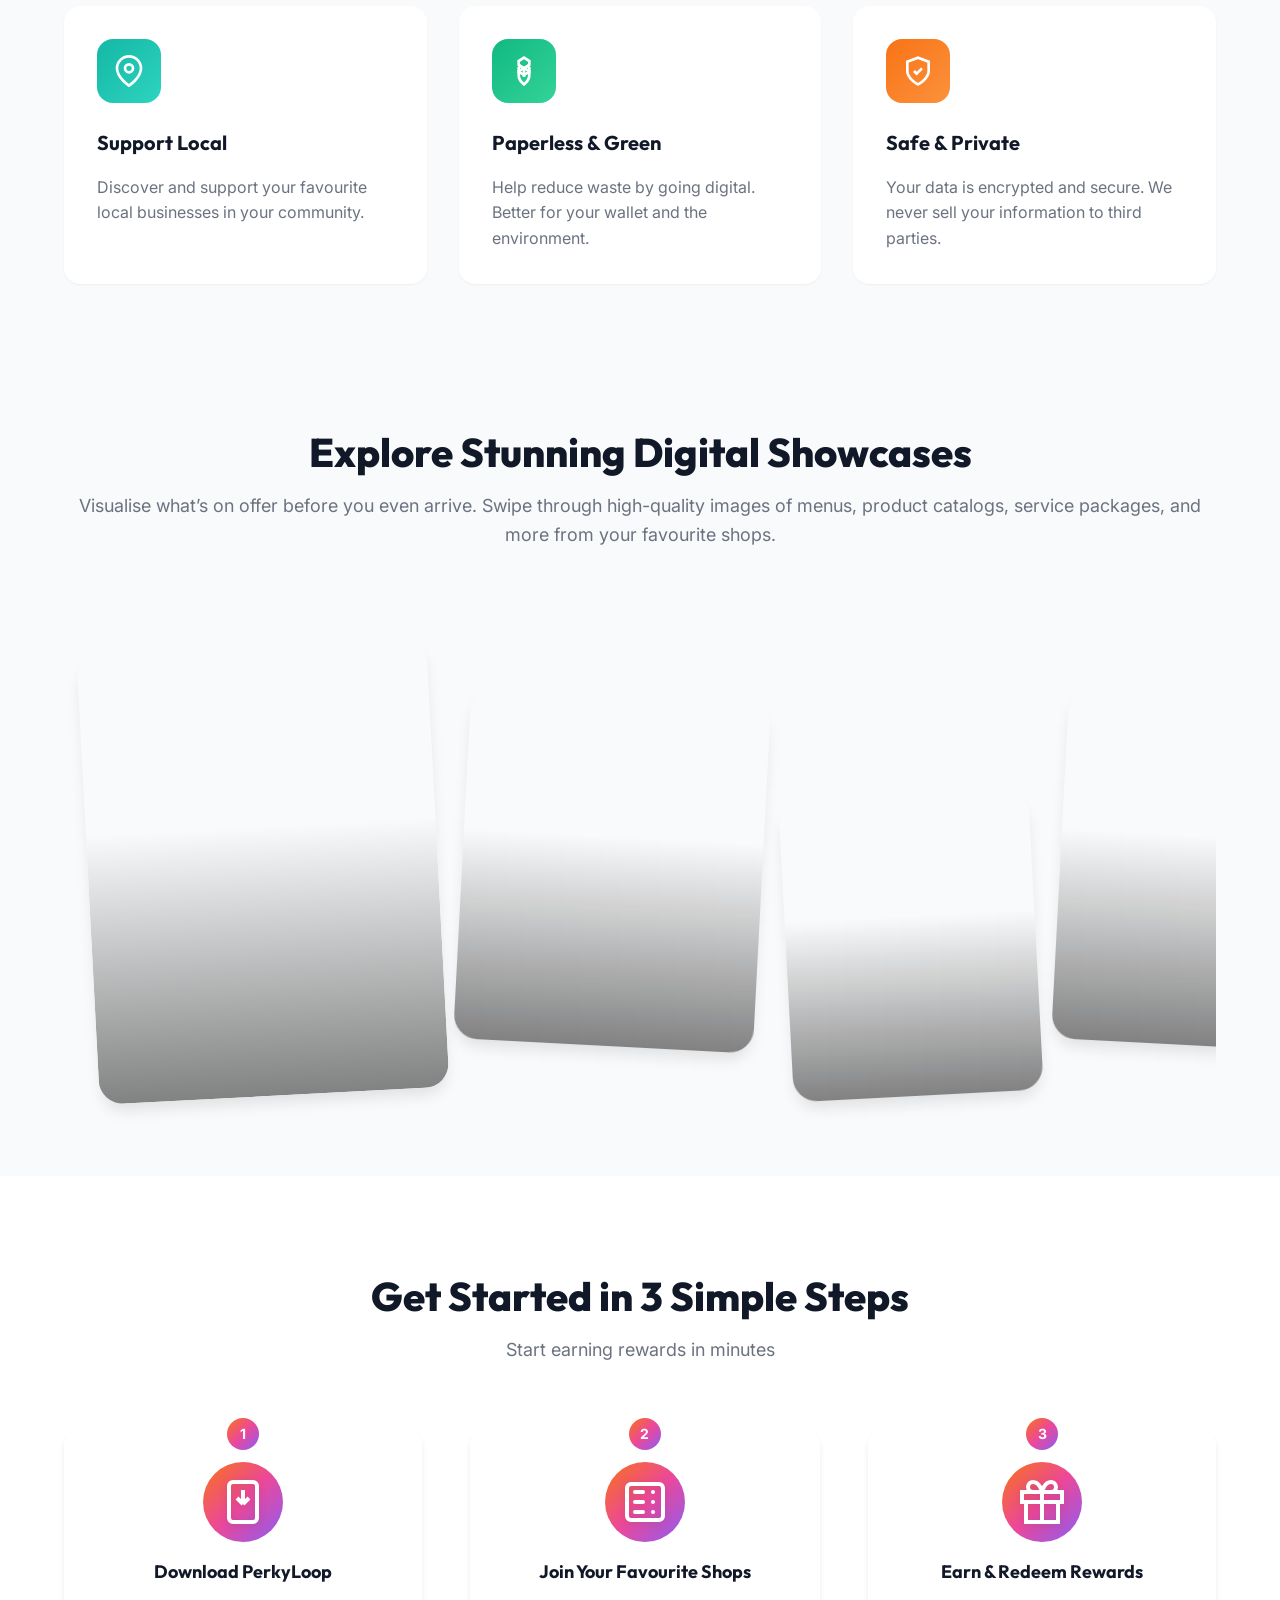
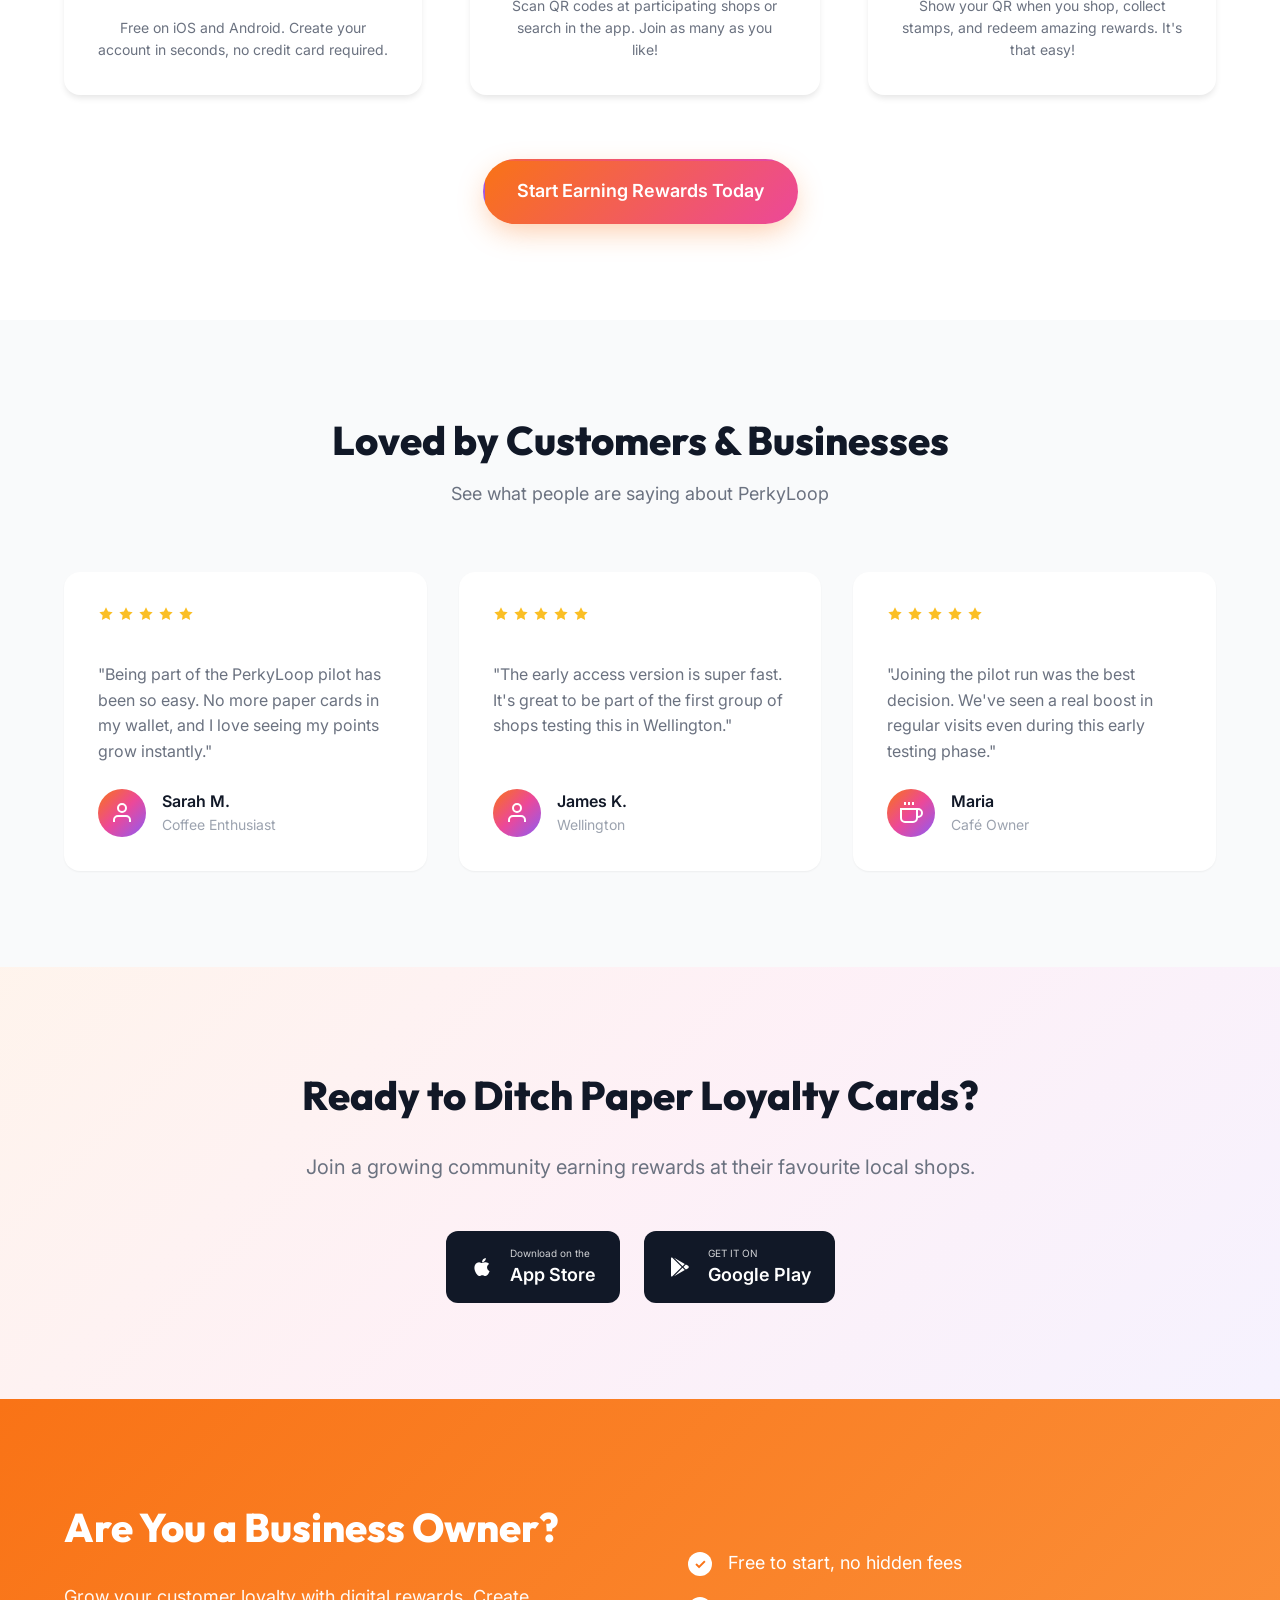
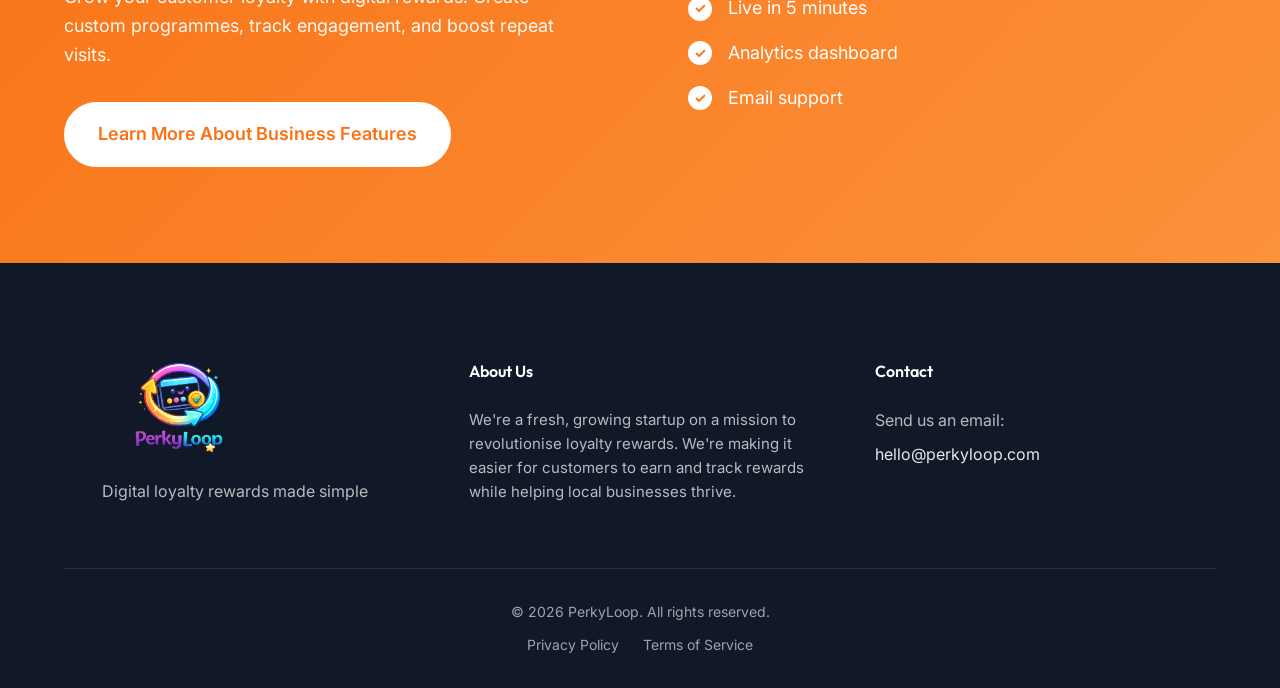
==== commit 81e6fc71: "feat: update app store links in README and HTML files Co-authored-by: Copilot <copilot@github.com>" ====
--- a/index.html
+++ b/index.html
@@ -481,7 +481,7 @@
                             <div class="store-name">App Store</div>
                         </div>
                     </a>
-                    <a href="#" class="store-button google coming-soon">
+                    <a href="https://play.google.com/store/apps/details?id=nz.co.koungasolutions.perkyloop" class="store-button google">
                         <svg width="24" height="24" viewBox="0 0 24 24" fill="currentColor">
                             <path
                                 d="M3,20.5V3.5C3,2.91 3.34,2.39 3.84,2.15L13.69,12L3.84,21.85C3.34,21.6 3,21.09 3,20.5M16.81,15.12L6.05,21.34L14.54,12.85L16.81,15.12M20.16,10.81C20.5,11.08 20.75,11.5 20.75,12C20.75,12.5 20.53,12.9 20.18,13.18L17.89,14.5L15.39,12L17.89,9.5L20.16,10.81M6.05,2.66L16.81,8.88L14.54,11.15L6.05,2.66Z" />
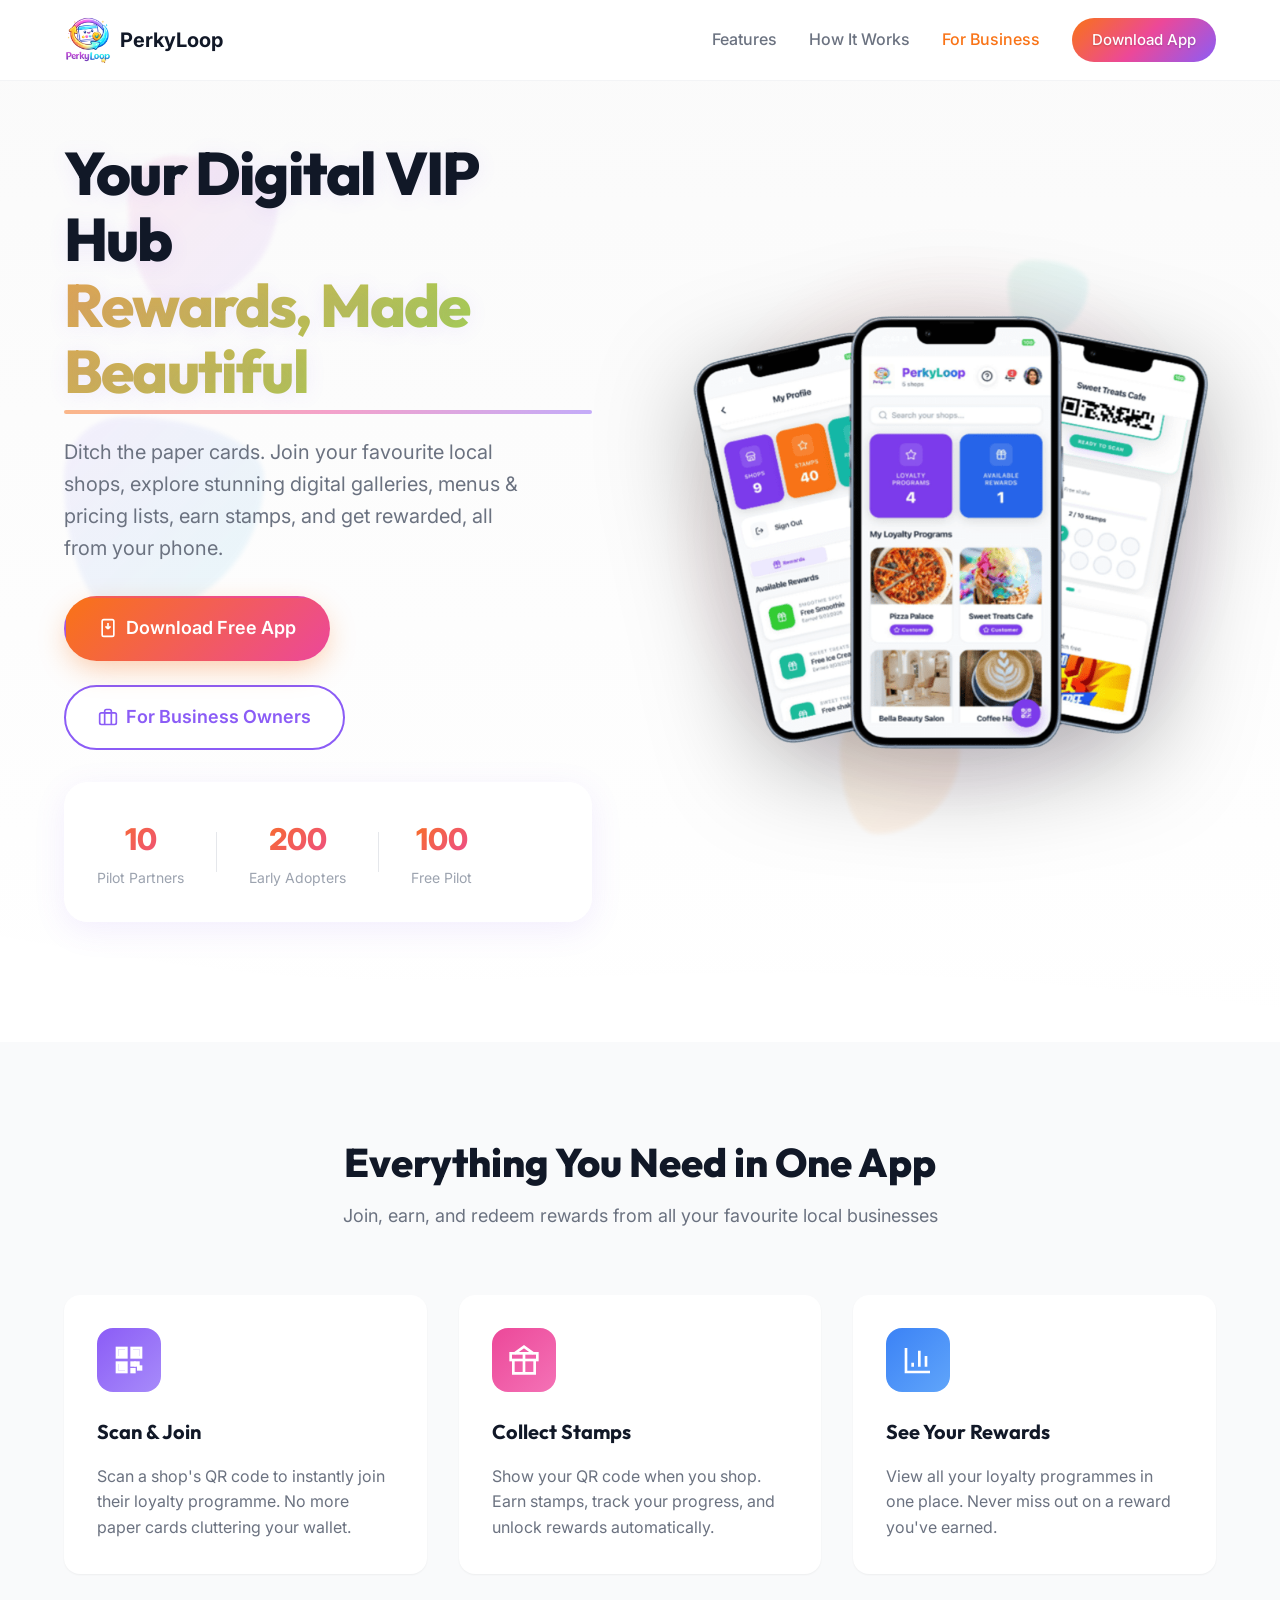
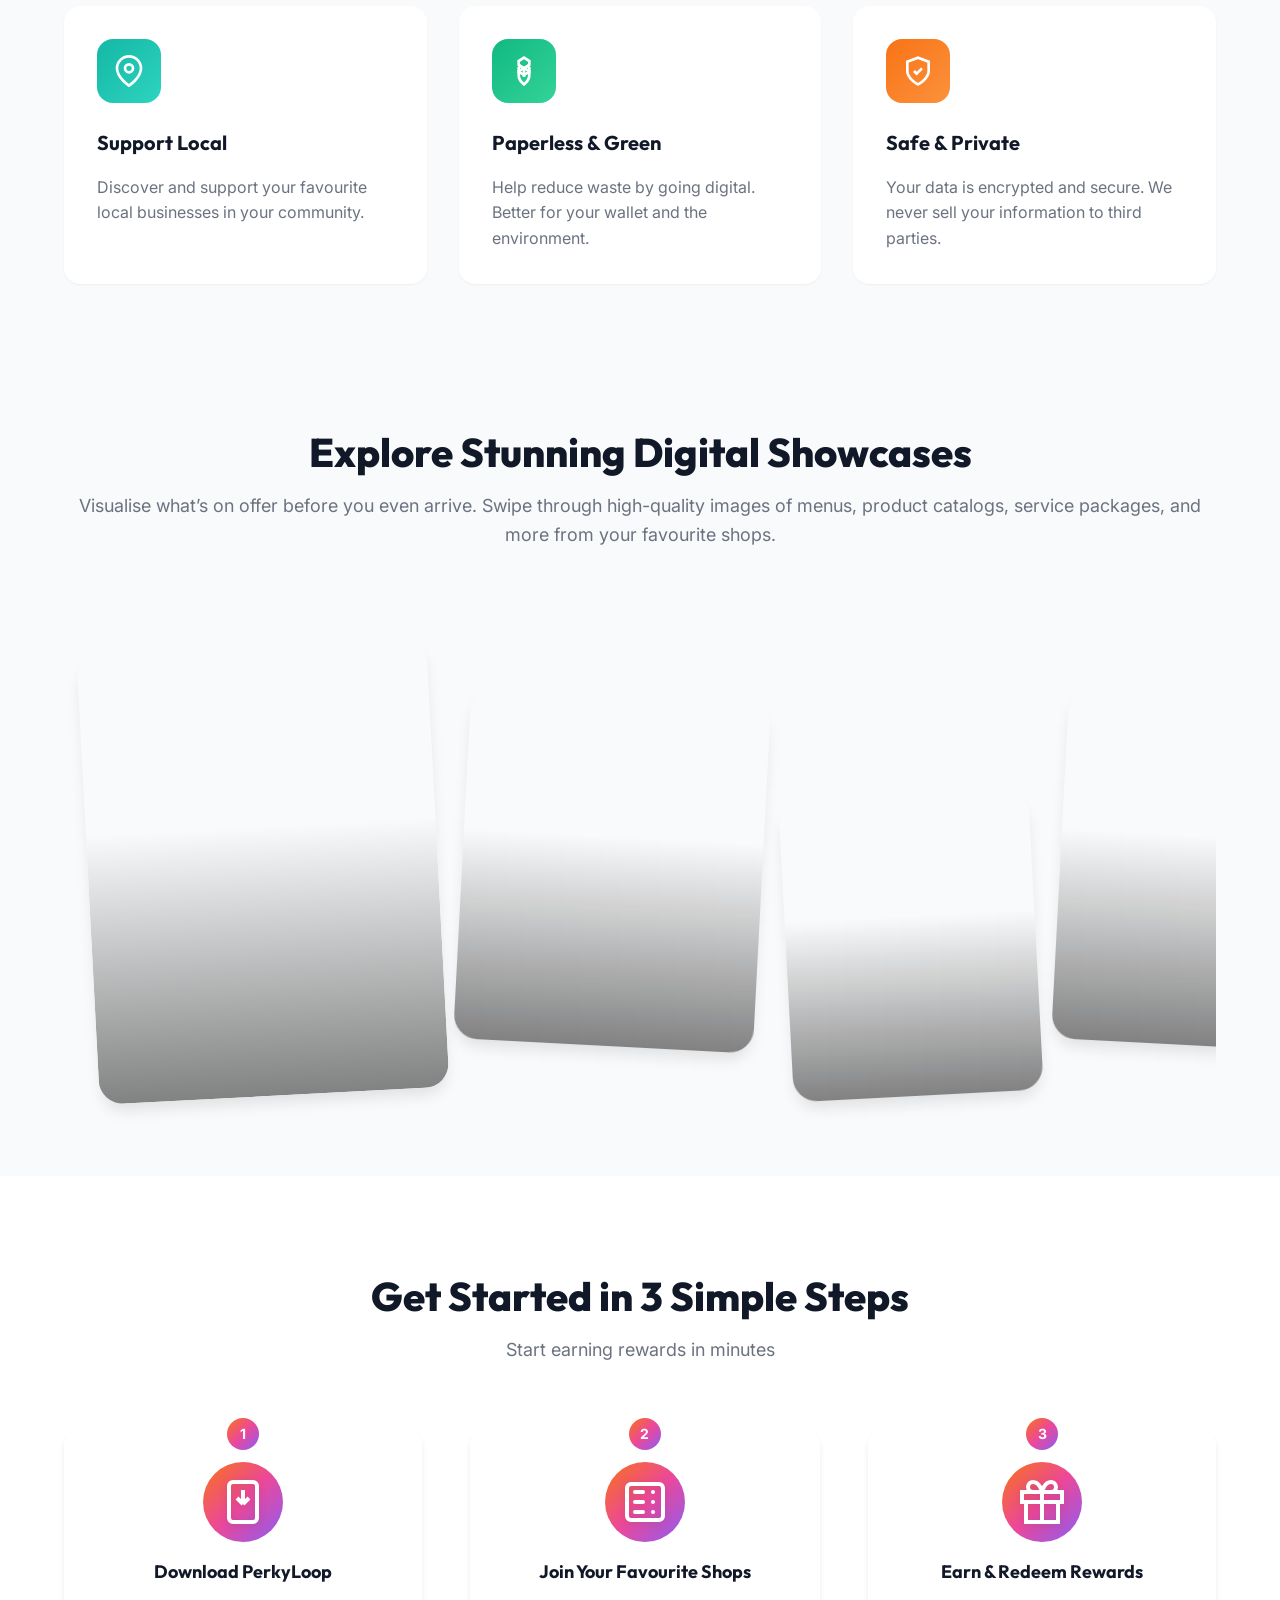
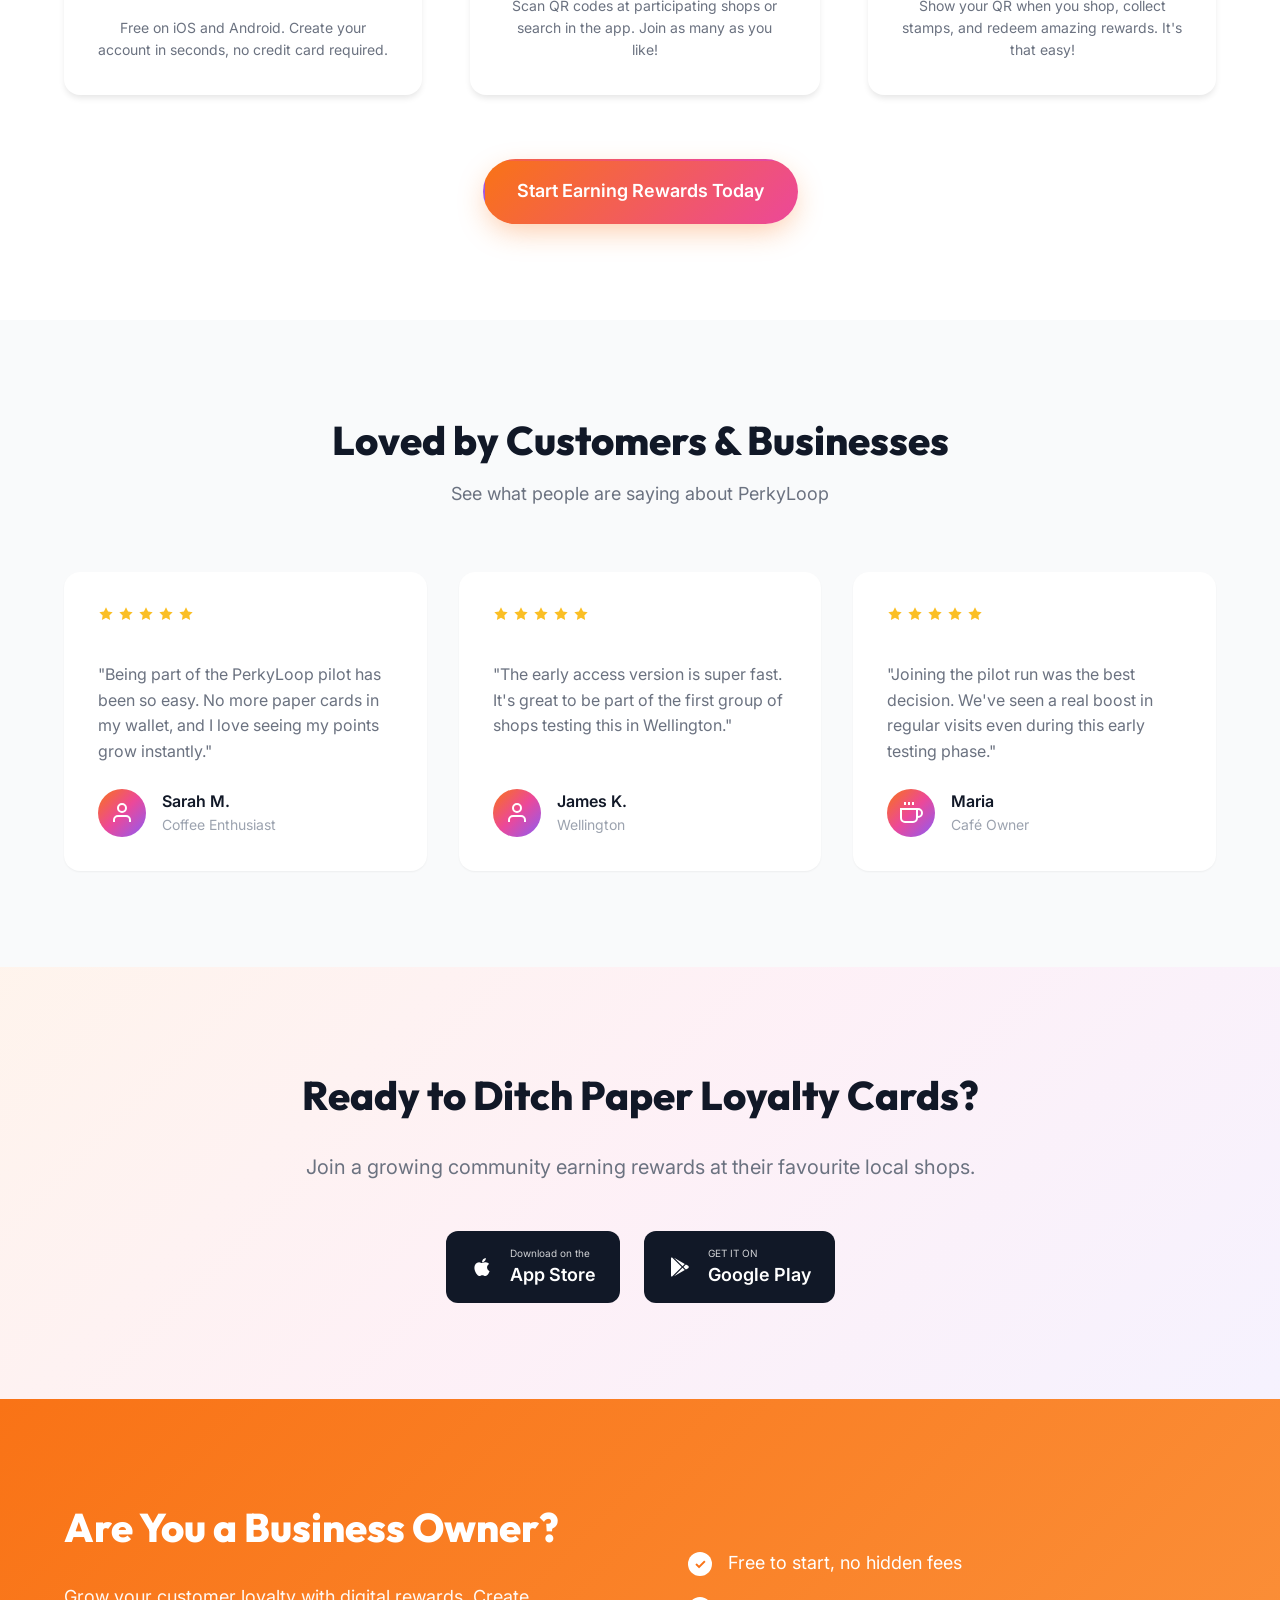
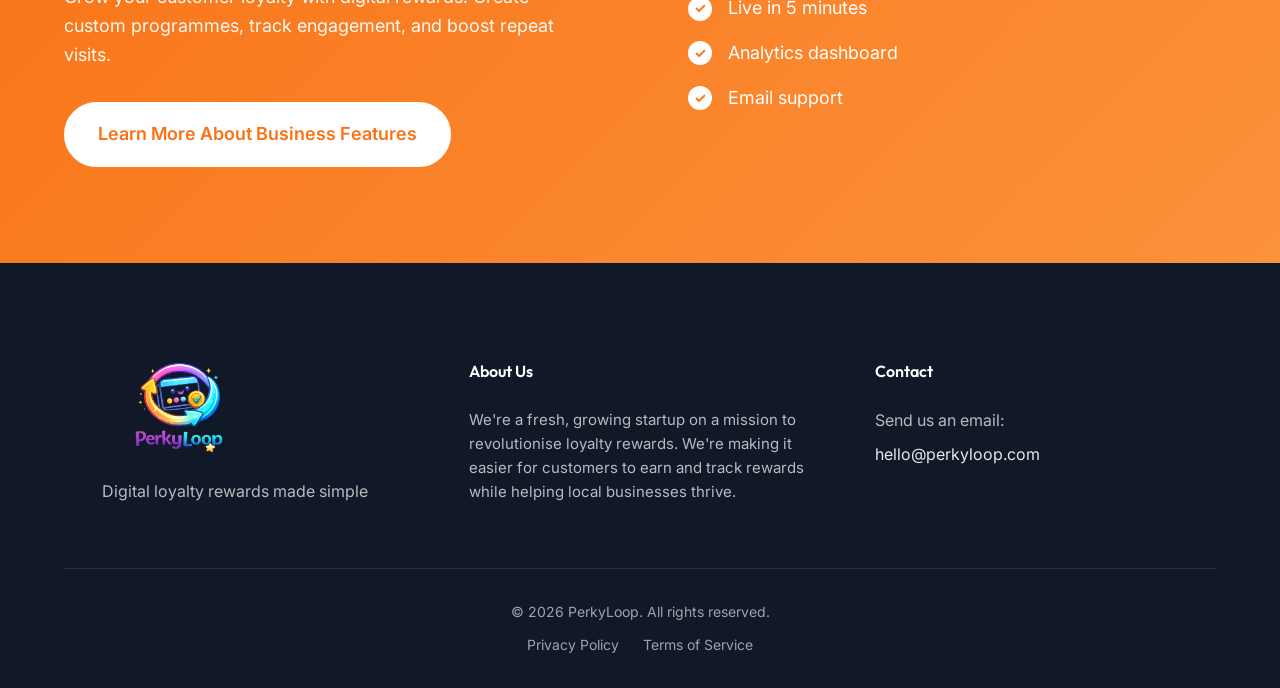
==== commit 98b45382: "fix: apply consistent formatting to App Store link in index.html" ====
--- a/index.html
+++ b/index.html
@@ -481,7 +481,8 @@
                             <div class="store-name">App Store</div>
                         </div>
                     </a>
-                    <a href="https://play.google.com/store/apps/details?id=nz.co.koungasolutions.perkyloop" class="store-button google">
+                    <a href="https://play.google.com/store/apps/details?id=nz.co.koungasolutions.perkyloop"
+                        class="store-button google">
                         <svg width="24" height="24" viewBox="0 0 24 24" fill="currentColor">
                             <path
                                 d="M3,20.5V3.5C3,2.91 3.34,2.39 3.84,2.15L13.69,12L3.84,21.85C3.34,21.6 3,21.09 3,20.5M16.81,15.12L6.05,21.34L14.54,12.85L16.81,15.12M20.16,10.81C20.5,11.08 20.75,11.5 20.75,12C20.75,12.5 20.53,12.9 20.18,13.18L17.89,14.5L15.39,12L17.89,9.5L20.16,10.81M6.05,2.66L16.81,8.88L14.54,11.15L6.05,2.66Z" />
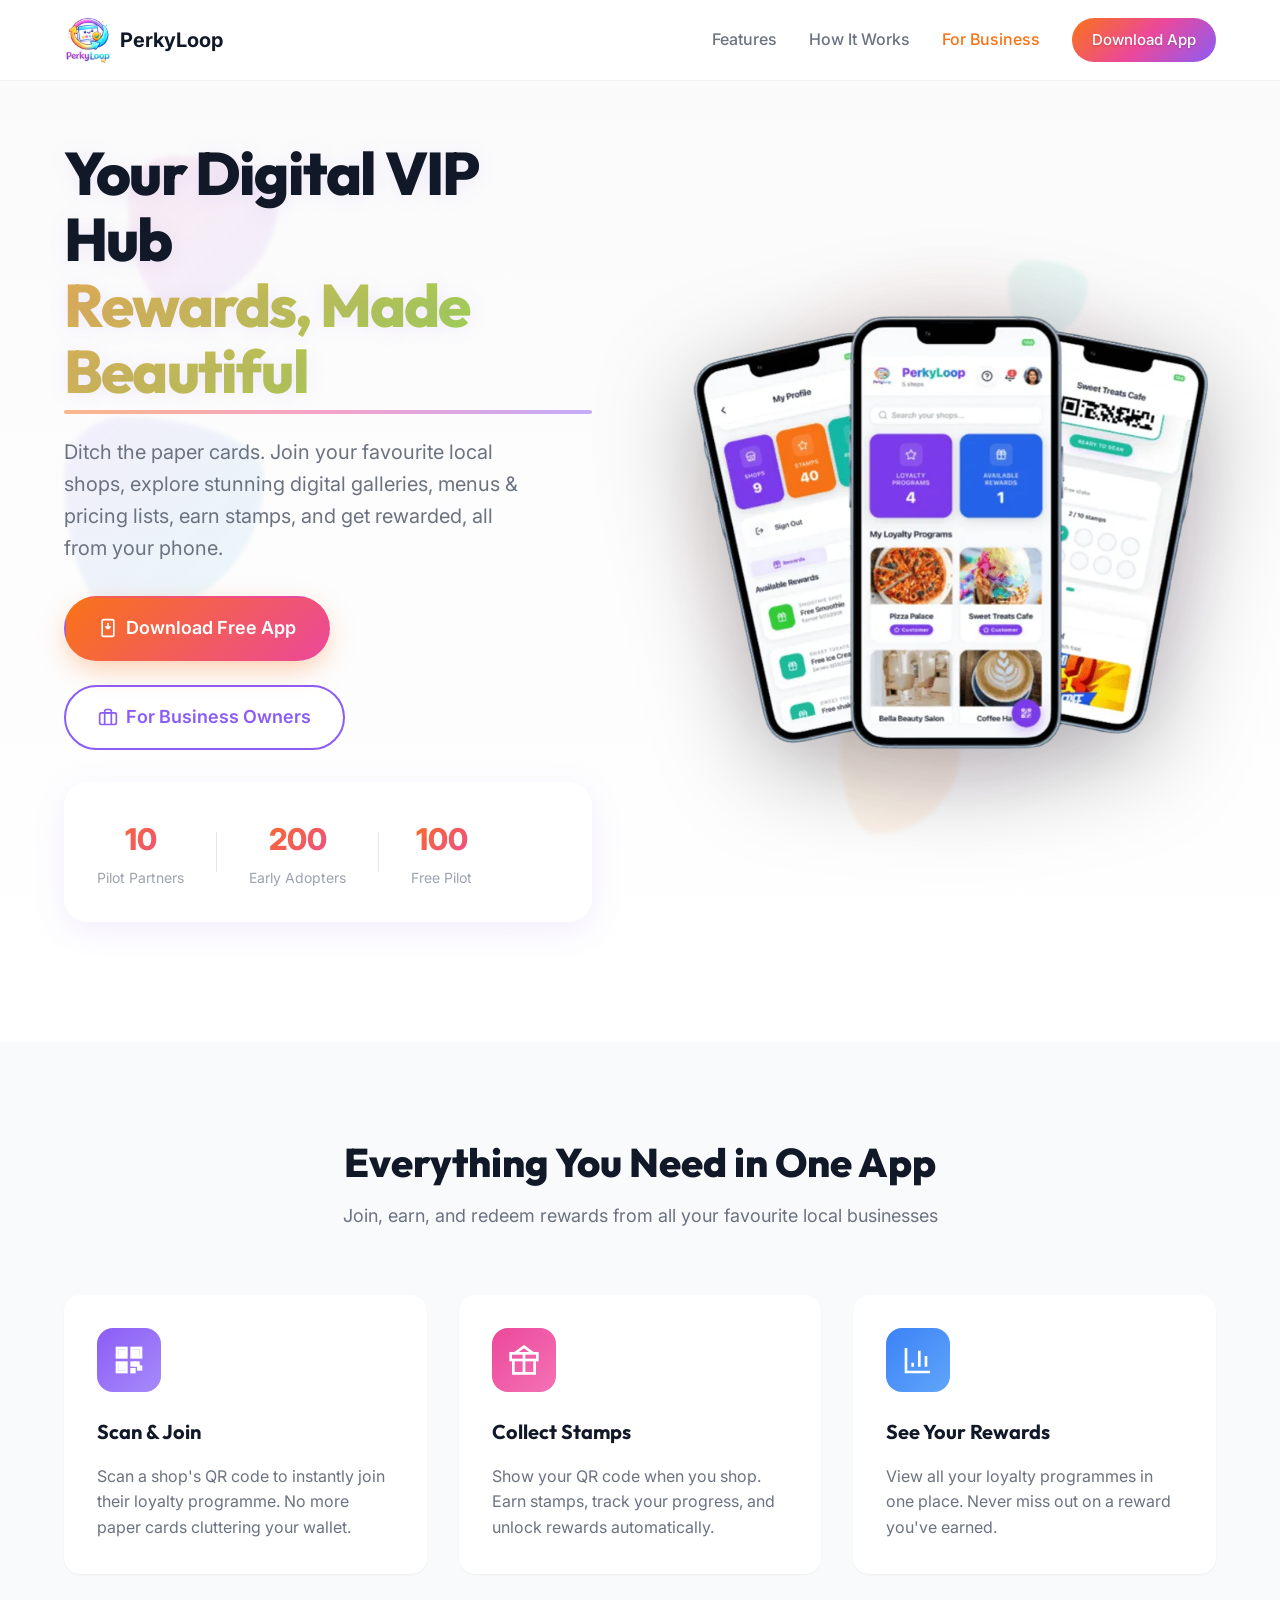
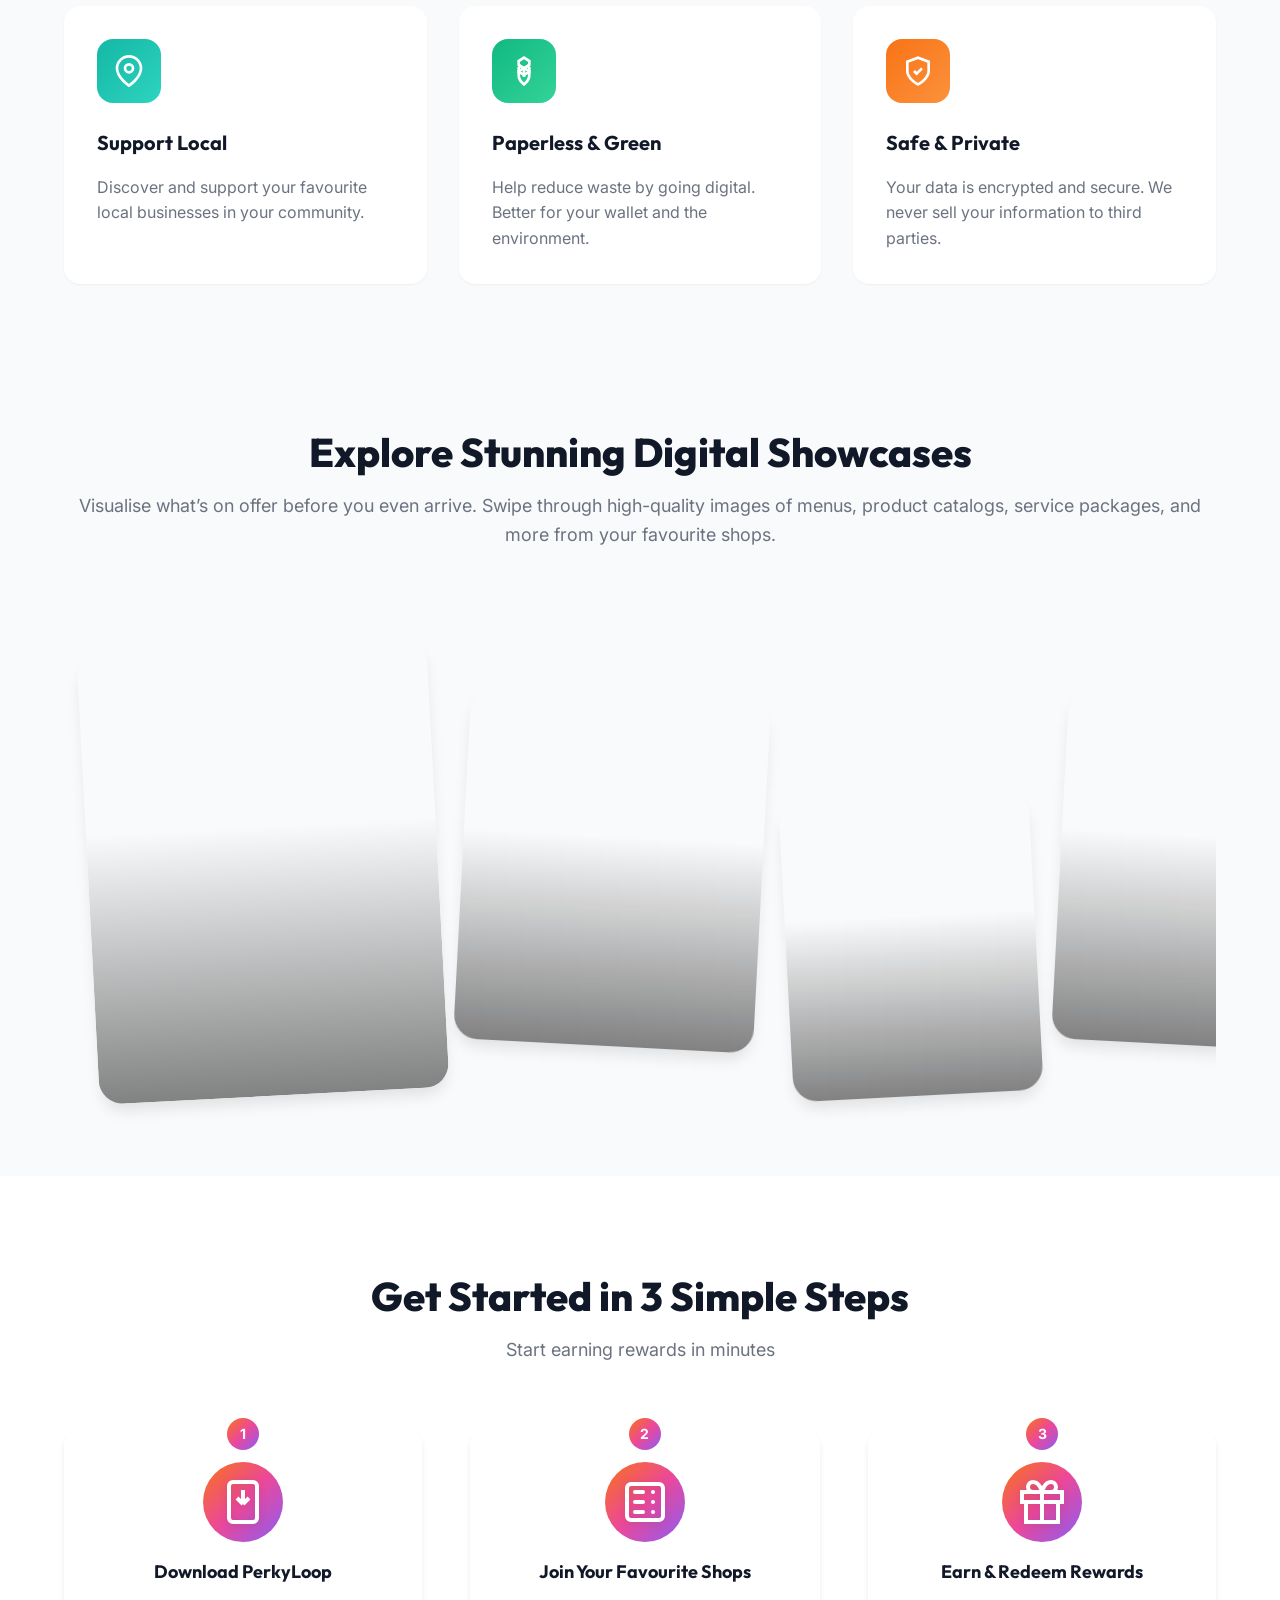
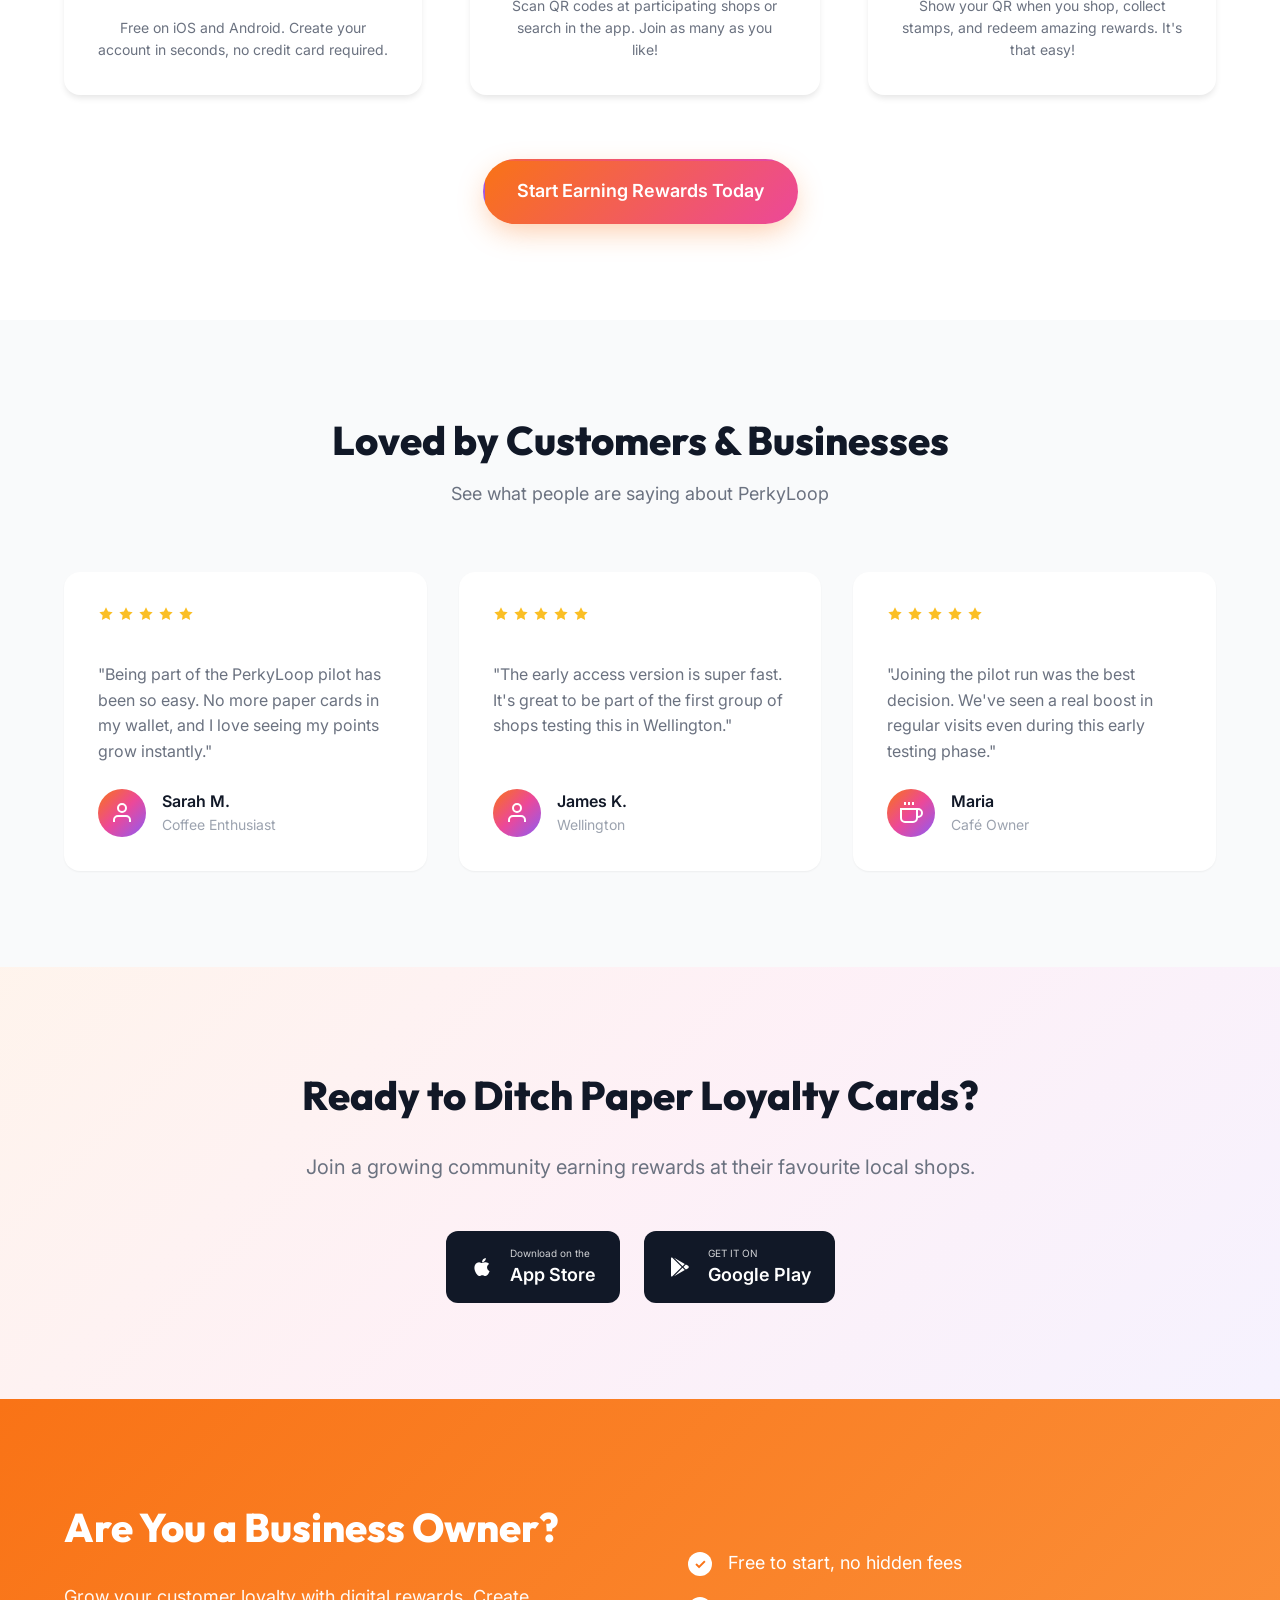
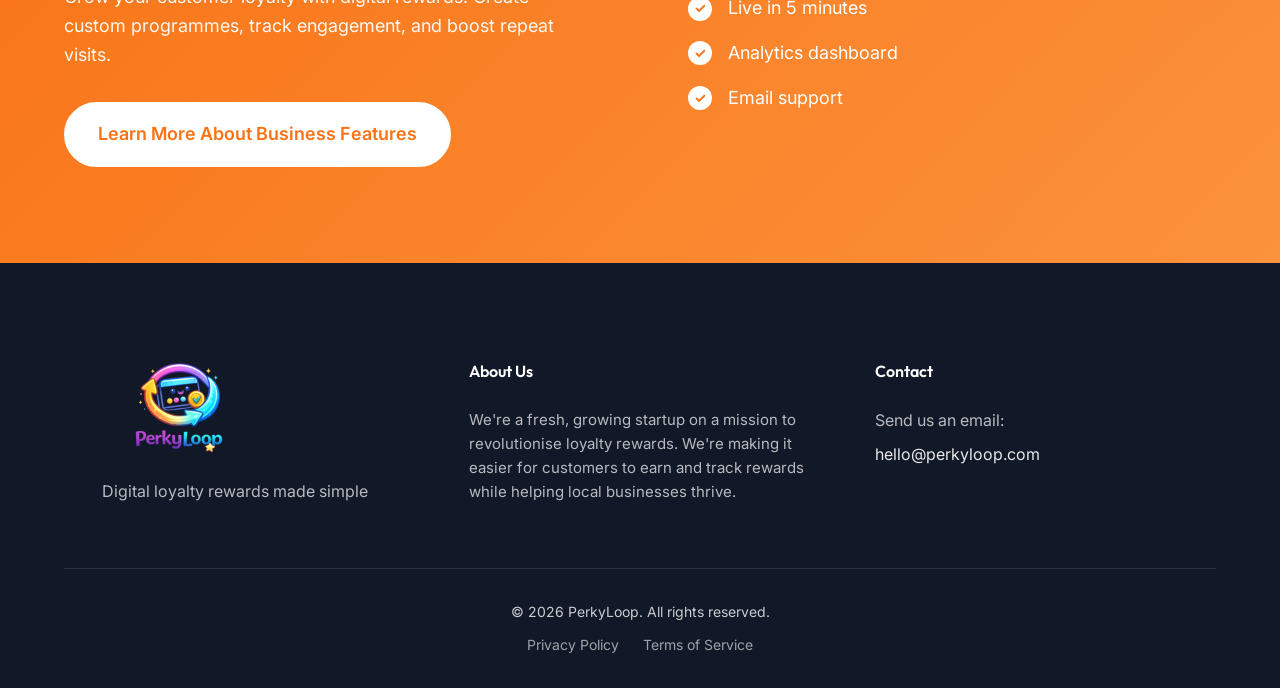
==== commit 62d76fef: "Add robots.txt and sitemap.xml for improved SEO and crawling instructions - Created robots.txt to al" ====
--- a/index.html
+++ b/index.html
@@ -8,9 +8,30 @@
         content="PerkyLoop - Digital loyalty rewards for modern businesses. Join your favourite local shops' loyalty programs and earn rewards from your phone.">
     <meta name="keywords" content="loyalty app, digital rewards, coffee shop, loyalty card, customer rewards">
     <title>PerkyLoop - Digital Loyalty Rewards for Modern Businesses</title>
+    <link rel="canonical" href="https://perkyloop.com/">
+    <meta name="theme-color" content="#8b5cf6">
+
+    <!-- Open Graph -->
+    <meta property="og:type" content="website">
+    <meta property="og:site_name" content="PerkyLoop">
+    <meta property="og:url" content="https://perkyloop.com/">
+    <meta property="og:title" content="PerkyLoop - Digital Loyalty Rewards for Modern Businesses">
+    <meta property="og:description"
+        content="Join your favourite local shops' loyalty programs and earn rewards from your phone. Digital loyalty rewards for modern businesses.">
+    <meta property="og:image" content="https://perkyloop.com/images/og-image.png">
+    <meta property="og:image:width" content="1200">
+    <meta property="og:image:height" content="630">
+
+    <!-- Twitter Card -->
+    <meta name="twitter:card" content="summary_large_image">
+    <meta name="twitter:title" content="PerkyLoop - Digital Loyalty Rewards for Modern Businesses">
+    <meta name="twitter:description"
+        content="Join your favourite local shops' loyalty programs and earn rewards from your phone.">
+    <meta name="twitter:image" content="https://perkyloop.com/images/og-image.png">
 
     <!-- Favicon -->
     <link rel="icon" type="image/png" href="images/favicon.png">
+    <link rel="apple-touch-icon" href="images/apple-touch-icon.png">
 
     <!-- Google Fonts -->
     <link rel="preconnect" href="https://fonts.googleapis.com">
@@ -19,8 +40,43 @@
         href="https://fonts.googleapis.com/css2?family=Inter:wght@300;400;500;600;700;800&family=Outfit:wght@300;400;500;600;700;800&display=swap"
         rel="stylesheet">
 
+    <!-- Preload LCP image -->
+    <link rel="preload" as="image" href="images/single.webp" type="image/webp">
+
     <!-- Stylesheet -->
     <link rel="stylesheet" href="styles.css">
+
+    <!-- Structured data -->
+    <script type="application/ld+json">
+    {
+      "@context": "https://schema.org",
+      "@graph": [
+        {
+          "@type": "Organization",
+          "@id": "https://perkyloop.com/#organization",
+          "name": "PerkyLoop",
+          "url": "https://perkyloop.com/",
+          "logo": "https://perkyloop.com/images/icon.png"
+        },
+        {
+          "@type": "WebSite",
+          "@id": "https://perkyloop.com/#website",
+          "url": "https://perkyloop.com/",
+          "name": "PerkyLoop",
+          "publisher": { "@id": "https://perkyloop.com/#organization" }
+        },
+        {
+          "@type": "MobileApplication",
+          "name": "PerkyLoop",
+          "operatingSystem": "iOS, Android",
+          "applicationCategory": "LifestyleApplication",
+          "description": "Join your favourite local shops' loyalty programs and earn rewards from your phone.",
+          "offers": { "@type": "Offer", "price": "0", "priceCurrency": "USD" },
+          "publisher": { "@id": "https://perkyloop.com/#organization" }
+        }
+      ]
+    }
+    </script>
 </head>
 
 <body>
@@ -29,7 +85,8 @@
         <div class="container">
             <div class="nav-content">
                 <div class="logo">
-                    <img src="images/icon.png" alt="PerkyLoop" class="logo-icon">
+                    <img src="images/icon.png" alt="PerkyLoop" class="logo-icon" width="48" height="48"
+                        decoding="async">
                     <span class="logo-text">PerkyLoop</span>
                 </div>
                 <div class="nav-links">
@@ -55,479 +112,500 @@
         <a href="#download" class="btn-mobile-menu">Download App</a>
     </div>
 
-    <!-- Hero Section -->
-    <section class="hero">
-        <div class="hero-gradient"></div>
-
-        <!-- Floating Decorative Elements -->
-        <div class="floating-shapes">
-            <div class="shape shape-1"></div>
-            <div class="shape shape-2"></div>
-            <div class="shape shape-3"></div>
-            <div class="shape shape-4"></div>
-            <div class="shape shape-5"></div>
-        </div>
-
-        <div class="container">
-            <div class="hero-content">
-                <div class="hero-text">
-                    <h1 class="hero-title animate-fade-in">
-                        Your Digital VIP Hub<br>
-                        <span class="gradient-text">Rewards, Made Beautiful</span>
-                    </h1>
-                    <p class="hero-subtitle animate-fade-in-delay-1">
-                        Ditch the paper cards. Join your favourite local shops, explore stunning digital galleries,
-                        menus & pricing lists, earn stamps, and get rewarded, all from your phone.
+    <main>
+        <!-- Hero Section -->
+        <section class="hero">
+            <div class="hero-gradient"></div>
+
+            <!-- Floating Decorative Elements -->
+            <div class="floating-shapes">
+                <div class="shape shape-1"></div>
+                <div class="shape shape-2"></div>
+                <div class="shape shape-3"></div>
+                <div class="shape shape-4"></div>
+                <div class="shape shape-5"></div>
+            </div>
+
+            <div class="container">
+                <div class="hero-content">
+                    <div class="hero-text">
+                        <h1 class="hero-title animate-fade-in">
+                            Your Digital VIP Hub<br>
+                            <span class="gradient-text">Rewards, Made Beautiful</span>
+                        </h1>
+                        <p class="hero-subtitle animate-fade-in-delay-1">
+                            Ditch the paper cards. Join your favourite local shops, explore stunning digital galleries,
+                            menus & pricing lists, earn stamps, and get rewarded, all from your phone.
+                        </p>
+                        <div class="hero-buttons animate-fade-in-delay-2">
+                            <a href="#download" class="btn btn-primary btn-lg">
+                                <svg class="btn-icon" width="20" height="20" viewBox="0 0 24 24" fill="none"
+                                    stroke="currentColor" stroke-width="2">
+                                    <rect x="5" y="2" width="14" height="20" rx="2" ry="2" />
+                                    <path d="M12 6v7m0 0l-3-3m3 3l3-3" />
+                                </svg>
+                                Download Free App
+                            </a>
+                            <a href="business.html" class="btn btn-secondary btn-lg">
+                                <svg class="btn-icon" width="20" height="20" viewBox="0 0 24 24" fill="none"
+                                    stroke="currentColor" stroke-width="2">
+                                    <rect x="2" y="7" width="20" height="14" rx="2" ry="2" />
+                                    <path d="M16 21V5a2 2 0 0 0-2-2h-4a2 2 0 0 0-2 2v16" />
+                                    <path d="M8 7h8" />
+                                </svg>
+                                For Business Owners
+                            </a>
+                        </div>
+                        <div class="hero-stats animate-fade-in-delay-3">
+                            <div class="stat">
+                                <div class="stat-number">10+</div>
+                                <div class="stat-label">Pilot Partners</div>
+                            </div>
+                            <div class="stat-divider"></div>
+                            <div class="stat">
+                                <div class="stat-number">200+</div>
+                                <div class="stat-label">Early Adopters</div>
+                            </div>
+                            <div class="stat-divider"></div>
+                            <div class="stat">
+                                <div class="stat-number">100%</div>
+                                <div class="stat-label">Free Pilot</div>
+                            </div>
+                        </div>
+                    </div>
+                    <div class="hero-image animate-fade-in-delay-2">
+                        <div class="phone-mockup">
+                            <picture>
+                                <source srcset="images/single.webp" type="image/webp">
+                                <img src="images/single.png" alt="PerkyLoop App" class="phone-single" width="671"
+                                    height="572" fetchpriority="high" decoding="async">
+                            </picture>
+                        </div>
+                    </div>
+                </div>
+            </div>
+            <div class="hero-wave">
+                <svg viewBox="0 0 1440 120" fill="none" xmlns="http://www.w3.org/2000/svg">
+                    <path
+                        d="M0 0L60 10C120 20 240 40 360 46.7C480 53 600 47 720 43.3C840 40 960 40 1080 46.7C1200 53 1320 67 1380 73.3L1440 80V120H1380C1320 120 1200 120 1080 120C960 120 840 120 720 120C600 120 480 120 360 120C240 120 120 120 60 120H0V0Z"
+                        fill="white" />
+                </svg>
+            </div>
+        </section>
+
+        <!-- Features Section -->
+        <section id="features" class="features">
+            <div class="container">
+                <div class="section-header">
+                    <h2 class="section-title">Everything You Need in One App</h2>
+                    <p class="section-subtitle">Join, earn, and redeem rewards from all your favourite local businesses
                     </p>
-                    <div class="hero-buttons animate-fade-in-delay-2">
-                        <a href="#download" class="btn btn-primary btn-lg">
-                            <svg class="btn-icon" width="20" height="20" viewBox="0 0 24 24" fill="none"
-                                stroke="currentColor" stroke-width="2">
+                </div>
+                <div class="features-grid">
+                    <div class="feature-card">
+                        <div class="feature-icon icon-purple">
+                            <svg width="32" height="32" viewBox="0 0 24 24" fill="none" stroke="currentColor"
+                                stroke-width="2">
+                                <rect x="3" y="3" width="7" height="7" />
+                                <rect x="14" y="3" width="7" height="7" />
+                                <rect x="3" y="14" width="7" height="7" />
+                                <rect x="5" y="5" width="3" height="3" fill="currentColor" />
+                                <rect x="16" y="5" width="3" height="3" fill="currentColor" />
+                                <rect x="5" y="16" width="3" height="3" fill="currentColor" />
+                                <rect x="14" y="14" width="2" height="2" fill="currentColor" />
+                                <rect x="17" y="14" width="2" height="2" fill="currentColor" />
+                                <rect x="19" y="17" width="2" height="2" fill="currentColor" />
+                                <rect x="14" y="19" width="2" height="2" fill="currentColor" />
+                            </svg>
+                        </div>
+                        <h3 class="feature-title">Scan & Join</h3>
+                        <p class="feature-description">Scan a shop's QR code to instantly join their loyalty programme.
+                            No
+                            more paper cards cluttering your wallet.</p>
+                    </div>
+                    <div class="feature-card">
+                        <div class="feature-icon icon-pink">
+                            <svg width="32" height="32" viewBox="0 0 24 24" fill="none" stroke="currentColor"
+                                stroke-width="2">
+                                <polyline points="20 12 20 22 4 22 4 12" />
+                                <rect x="2" y="7" width="20" height="5" />
+                                <path d="M12 22V7M5 7L12 2l7 5" />
+                            </svg>
+                        </div>
+                        <h3 class="feature-title">Collect Stamps</h3>
+                        <p class="feature-description">Show your QR code when you shop. Earn stamps, track your
+                            progress,
+                            and unlock rewards automatically.</p>
+                    </div>
+                    <div class="feature-card">
+                        <div class="feature-icon icon-blue">
+                            <svg width="32" height="32" viewBox="0 0 24 24" fill="none" stroke="currentColor"
+                                stroke-width="2">
+                                <path d="M3 3v18h18" />
+                                <path d="M18 17V9M13 17V5M8 17v-3" />
+                            </svg>
+                        </div>
+                        <h3 class="feature-title">See Your Rewards</h3>
+                        <p class="feature-description">View all your loyalty programmes in one place. Never miss out on
+                            a
+                            reward you've earned.</p>
+                    </div>
+                    <div class="feature-card">
+                        <div class="feature-icon icon-teal">
+                            <svg width="32" height="32" viewBox="0 0 24 24" fill="none" stroke="currentColor"
+                                stroke-width="2">
+                                <path d="M21 10c0 7-9 13-9 13s-9-6-9-13a9 9 0 0 1 18 0z" />
+                                <circle cx="12" cy="10" r="3" />
+                            </svg>
+                        </div>
+                        <h3 class="feature-title">Support Local</h3>
+                        <p class="feature-description">Discover and support your favourite local businesses in your
+                            community.</p>
+                    </div>
+                    <div class="feature-card">
+                        <div class="feature-icon icon-green">
+                            <svg width="32" height="32" viewBox="0 0 24 24" fill="none" stroke="currentColor"
+                                stroke-width="2">
+                                <path d="M12 2L8 4.5v3L12 10l4-2.5v-3L12 2z" />
+                                <path d="M12 10v6.5" />
+                                <path d="M8 7.5L12 10l4-2.5" />
+                                <path d="M16 9v3.5l-4 2.5-4-2.5V9" />
+                                <path d="M12 22s-4-3-4-7v-3l4-2 4 2v3c0 4-4 7-4 7z" />
+                            </svg>
+                        </div>
+                        <h3 class="feature-title">Paperless & Green</h3>
+                        <p class="feature-description">Help reduce waste by going digital. Better for your wallet and
+                            the
+                            environment.</p>
+                    </div>
+                    <div class="feature-card">
+                        <div class="feature-icon icon-orange">
+                            <svg width="32" height="32" viewBox="0 0 24 24" fill="none" stroke="currentColor"
+                                stroke-width="2">
+                                <path d="M12 22s8-4 8-10V5l-8-3-8 3v7c0 6 8 10 8 10z" />
+                                <path d="M9 12l2 2 4-4" />
+                            </svg>
+                        </div>
+                        <h3 class="feature-title">Safe & Private</h3>
+                        <p class="feature-description">Your data is encrypted and secure. We never sell your information
+                            to
+                            third parties.</p>
+                    </div>
+                </div>
+            </div>
+        </section>
+
+        <!-- Gallery Discovery Section -->
+        <section id="gallery-discovery" class="gallery-discovery"
+            style="overflow: hidden; background: var(--background);">
+            <div class="container">
+                <div class="section-header">
+                    <h2 class="section-title">Explore Stunning Digital Showcases</h2>
+                    <p class="section-subtitle">Visualise what’s on offer before you even arrive. Swipe through
+                        high-quality
+                        images of menus, product catalogs, service packages, and more from your favourite shops.</p>
+                </div>
+
+                <div class="gallery-showcase">
+                    <div class="gallery-track">
+                        <div class="gallery-item item-large"
+                            style="background-image: url('https://images.unsplash.com/photo-1497935586351-b67a49e012bf?auto=format&fit=crop&q=80&w=800');">
+                            <div class="gallery-caption glass-panel">Artisan Coffee</div>
+                        </div>
+                        <div class="gallery-item item-medium"
+                            style="background-image: url('https://images.unsplash.com/photo-1550547660-d9450f859349?auto=format&fit=crop&q=80&w=800');">
+                            <div class="gallery-caption glass-panel">Gourmet Burgers</div>
+                        </div>
+                        <div class="gallery-item item-small"
+                            style="background-image: url('https://images.unsplash.com/photo-1541167760496-1628856ab772?auto=format&fit=crop&q=80&w=800');">
+                            <div class="gallery-caption glass-panel">Fresh Pastries</div>
+                        </div>
+                        <div class="gallery-item item-medium"
+                            style="background-image: url('https://images.unsplash.com/photo-1517248135467-4c7edcad34c4?auto=format&fit=crop&q=80&w=800');">
+                            <div class="gallery-caption glass-panel">Cozy Interiors</div>
+                        </div>
+                        <div class="gallery-item item-large"
+                            style="background-image: url('https://images.unsplash.com/photo-1521017432531-fbd92d768814?auto=format&fit=crop&q=80&w=800');">
+                            <div class="gallery-caption glass-panel">Hair Salon Styles</div>
+                        </div>
+                        <!-- Duplicate for infinite scroll effect -->
+                        <div class="gallery-item item-large"
+                            style="background-image: url('https://images.unsplash.com/photo-1497935586351-b67a49e012bf?auto=format&fit=crop&q=80&w=800');">
+                            <div class="gallery-caption glass-panel">Artisan Coffee</div>
+                        </div>
+                        <div class="gallery-item item-medium"
+                            style="background-image: url('https://images.unsplash.com/photo-1550547660-d9450f859349?auto=format&fit=crop&q=80&w=800');">
+                            <div class="gallery-caption glass-panel">Gourmet Burgers</div>
+                        </div>
+                    </div>
+                </div>
+            </div>
+        </section>
+
+        <!-- How It Works Section -->
+        <section id="how-it-works" class="how-it-works">
+            <div class="container">
+                <div class="section-header">
+                    <h2 class="section-title">Get Started in 3 Simple Steps</h2>
+                    <p class="section-subtitle">Start earning rewards in minutes</p>
+                </div>
+                <div class="steps">
+                    <div class="step">
+                        <div class="step-number">1</div>
+                        <div class="step-icon">
+                            <svg width="48" height="48" viewBox="0 0 24 24" fill="none" stroke="currentColor"
+                                stroke-width="2">
                                 <rect x="5" y="2" width="14" height="20" rx="2" ry="2" />
                                 <path d="M12 6v7m0 0l-3-3m3 3l3-3" />
                             </svg>
-                            Download Free App
+                        </div>
+                        <h3 class="step-title">Download PerkyLoop</h3>
+                        <p class="step-description">Free on iOS and Android. Create your account in seconds, no credit
+                            card
+                            required.</p>
+                    </div>
+                    <div class="step-connector"></div>
+                    <div class="step">
+                        <div class="step-number">2</div>
+                        <div class="step-icon">
+                            <svg width="48" height="48" viewBox="0 0 24 24" fill="none" stroke="currentColor"
+                                stroke-width="2">
+                                <rect x="3" y="3" width="18" height="18" rx="2" ry="2" />
+                                <path d="M7 7h4m-4 5h4m-4 5h4m5-10h0m0 5h0m0 5h0" stroke-linecap="round" />
+                            </svg>
+                        </div>
+                        <h3 class="step-title">Join Your Favourite Shops</h3>
+                        <p class="step-description">Scan QR codes at participating shops or search in the app. Join as
+                            many
+                            as you like!</p>
+                    </div>
+                    <div class="step-connector"></div>
+                    <div class="step">
+                        <div class="step-number">3</div>
+                        <div class="step-icon">
+                            <svg width="48" height="48" viewBox="0 0 24 24" fill="none" stroke="currentColor"
+                                stroke-width="2">
+                                <polyline points="20 12 20 22 4 22 4 12" />
+                                <rect x="2" y="7" width="20" height="5" />
+                                <line x1="12" y1="22" x2="12" y2="7" />
+                                <path d="M12 7H7.5a2.5 2.5 0 0 1 0-5C11 2 12 7 12 7z" />
+                                <path d="M12 7h4.5a2.5 2.5 0 0 0 0-5C13 2 12 7 12 7z" />
+                            </svg>
+                        </div>
+                        <h3 class="step-title">Earn & Redeem Rewards</h3>
+                        <p class="step-description">Show your QR when you shop, collect stamps, and redeem amazing
+                            rewards.
+                            It's that easy!</p>
+                    </div>
+                </div>
+                <div class="cta-center">
+                    <a href="#download" class="btn btn-primary btn-lg">Start Earning Rewards Today</a>
+                </div>
+            </div>
+        </section>
+
+        <!-- Testimonials Section -->
+        <section class="testimonials">
+            <div class="container">
+                <div class="section-header">
+                    <h2 class="section-title">Loved by Customers & Businesses</h2>
+                    <p class="section-subtitle">See what people are saying about PerkyLoop</p>
+                </div>
+                <div class="testimonials-grid">
+                    <div class="testimonial-card">
+                        <div class="testimonial-stars">
+                            <svg width="16" height="16" viewBox="0 0 24 24" fill="currentColor">
+                                <path
+                                    d="M12 2l3.09 6.26L22 9.27l-5 4.87 1.18 6.88L12 17.77l-6.18 3.25L7 14.14 2 9.27l6.91-1.01L12 2z" />
+                            </svg>
+                            <svg width="16" height="16" viewBox="0 0 24 24" fill="currentColor">
+                                <path
+                                    d="M12 2l3.09 6.26L22 9.27l-5 4.87 1.18 6.88L12 17.77l-6.18 3.25L7 14.14 2 9.27l6.91-1.01L12 2z" />
+                            </svg>
+                            <svg width="16" height="16" viewBox="0 0 24 24" fill="currentColor">
+                                <path
+                                    d="M12 2l3.09 6.26L22 9.27l-5 4.87 1.18 6.88L12 17.77l-6.18 3.25L7 14.14 2 9.27l6.91-1.01L12 2z" />
+                            </svg>
+                            <svg width="16" height="16" viewBox="0 0 24 24" fill="currentColor">
+                                <path
+                                    d="M12 2l3.09 6.26L22 9.27l-5 4.87 1.18 6.88L12 17.77l-6.18 3.25L7 14.14 2 9.27l6.91-1.01L12 2z" />
+                            </svg>
+                            <svg width="16" height="16" viewBox="0 0 24 24" fill="currentColor">
+                                <path
+                                    d="M12 2l3.09 6.26L22 9.27l-5 4.87 1.18 6.88L12 17.77l-6.18 3.25L7 14.14 2 9.27l6.91-1.01L12 2z" />
+                            </svg>
+                        </div>
+                        <p class="testimonial-text">"Being part of the PerkyLoop pilot has been so easy. No more paper
+                            cards
+                            in my wallet, and I love seeing my points grow instantly."</p>
+                        <div class="testimonial-author">
+                            <div class="author-avatar">
+                                <svg width="24" height="24" viewBox="0 0 24 24" fill="none" stroke="currentColor"
+                                    stroke-width="2">
+                                    <path d="M20 21v-2a4 4 0 0 0-4-4H8a4 4 0 0 0-4 4v2" />
+                                    <circle cx="12" cy="7" r="4" />
+                                </svg>
+                            </div>
+                            <div class="author-info">
+                                <div class="author-name">Sarah M.</div>
+                                <div class="author-location">Coffee Enthusiast</div>
+                            </div>
+                        </div>
+                    </div>
+                    <div class="testimonial-card">
+                        <div class="testimonial-stars">
+                            <svg width="16" height="16" viewBox="0 0 24 24" fill="currentColor">
+                                <path
+                                    d="M12 2l3.09 6.26L22 9.27l-5 4.87 1.18 6.88L12 17.77l-6.18 3.25L7 14.14 2 9.27l6.91-1.01L12 2z" />
+                            </svg>
+                            <svg width="16" height="16" viewBox="0 0 24 24" fill="currentColor">
+                                <path
+                                    d="M12 2l3.09 6.26L22 9.27l-5 4.87 1.18 6.88L12 17.77l-6.18 3.25L7 14.14 2 9.27l6.91-1.01L12 2z" />
+                            </svg>
+                            <svg width="16" height="16" viewBox="0 0 24 24" fill="currentColor">
+                                <path
+                                    d="M12 2l3.09 6.26L22 9.27l-5 4.87 1.18 6.88L12 17.77l-6.18 3.25L7 14.14 2 9.27l6.91-1.01L12 2z" />
+                            </svg>
+                            <svg width="16" height="16" viewBox="0 0 24 24" fill="currentColor">
+                                <path
+                                    d="M12 2l3.09 6.26L22 9.27l-5 4.87 1.18 6.88L12 17.77l-6.18 3.25L7 14.14 2 9.27l6.91-1.01L12 2z" />
+                            </svg>
+                            <svg width="16" height="16" viewBox="0 0 24 24" fill="currentColor">
+                                <path
+                                    d="M12 2l3.09 6.26L22 9.27l-5 4.87 1.18 6.88L12 17.77l-6.18 3.25L7 14.14 2 9.27l6.91-1.01L12 2z" />
+                            </svg>
+                        </div>
+                        <p class="testimonial-text">"The early access version is super fast. It's great to be part of
+                            the
+                            first group of shops testing this in Wellington."</p>
+                        <div class="testimonial-author">
+                            <div class="author-avatar">
+                                <svg width="24" height="24" viewBox="0 0 24 24" fill="none" stroke="currentColor"
+                                    stroke-width="2">
+                                    <path d="M20 21v-2a4 4 0 0 0-4-4H8a4 4 0 0 0-4 4v2" />
+                                    <circle cx="12" cy="7" r="4" />
+                                </svg>
+                            </div>
+                            <div class="author-info">
+                                <div class="author-name">James K.</div>
+                                <div class="author-location">Wellington</div>
+                            </div>
+                        </div>
+                    </div>
+                    <div class="testimonial-card">
+                        <div class="testimonial-stars">
+                            <svg width="16" height="16" viewBox="0 0 24 24" fill="currentColor">
+                                <path
+                                    d="M12 2l3.09 6.26L22 9.27l-5 4.87 1.18 6.88L12 17.77l-6.18 3.25L7 14.14 2 9.27l6.91-1.01L12 2z" />
+                            </svg>
+                            <svg width="16" height="16" viewBox="0 0 24 24" fill="currentColor">
+                                <path
+                                    d="M12 2l3.09 6.26L22 9.27l-5 4.87 1.18 6.88L12 17.77l-6.18 3.25L7 14.14 2 9.27l6.91-1.01L12 2z" />
+                            </svg>
+                            <svg width="16" height="16" viewBox="0 0 24 24" fill="currentColor">
+                                <path
+                                    d="M12 2l3.09 6.26L22 9.27l-5 4.87 1.18 6.88L12 17.77l-6.18 3.25L7 14.14 2 9.27l6.91-1.01L12 2z" />
+                            </svg>
+                            <svg width="16" height="16" viewBox="0 0 24 24" fill="currentColor">
+                                <path
+                                    d="M12 2l3.09 6.26L22 9.27l-5 4.87 1.18 6.88L12 17.77l-6.18 3.25L7 14.14 2 9.27l6.91-1.01L12 2z" />
+                            </svg>
+                            <svg width="16" height="16" viewBox="0 0 24 24" fill="currentColor">
+                                <path
+                                    d="M12 2l3.09 6.26L22 9.27l-5 4.87 1.18 6.88L12 17.77l-6.18 3.25L7 14.14 2 9.27l6.91-1.01L12 2z" />
+                            </svg>
+                        </div>
+                        <p class="testimonial-text">"Joining the pilot run was the best decision. We've seen a real
+                            boost in
+                            regular visits even during this early testing phase."</p>
+                        <div class="testimonial-author">
+                            <div class="author-avatar">
+                                <svg width="24" height="24" viewBox="0 0 24 24" fill="none" stroke="currentColor"
+                                    stroke-width="2">
+                                    <path d="M18 8h1a4 4 0 0 1 0 8h-1" />
+                                    <path d="M2 8h16v9a4 4 0 0 1-4 4H6a4 4 0 0 1-4-4V8z" />
+                                    <line x1="6" y1="1" x2="6" y2="4" />
+                                    <line x1="10" y1="1" x2="10" y2="4" />
+                                    <line x1="14" y1="1" x2="14" y2="4" />
+                                </svg>
+                            </div>
+                            <div class="author-info">
+                                <div class="author-name">Maria</div>
+                                <div class="author-location">Café Owner</div>
+                            </div>
+                        </div>
+                    </div>
+                </div>
+            </div>
+        </section>
+
+        <!-- Download CTA Section -->
+        <section id="download" class="download-cta">
+            <div class="cta-gradient"></div>
+            <div class="container">
+                <div class="cta-content">
+                    <h2 class="cta-title">Ready to Ditch Paper Loyalty Cards?</h2>
+                    <p class="cta-subtitle">Join a growing community earning rewards at their favourite local shops.</p>
+                    <div class="download-buttons">
+                        <a href="https://apps.apple.com/nz/app/perkyloop/id6760283390" class="store-button apple"
+                            target="_blank" rel="noopener noreferrer">
+                            <svg width="24" height="24" viewBox="0 0 24 24" fill="currentColor">
+                                <path
+                                    d="M17.05 20.28c-.98.95-2.05.8-3.08.35-1.09-.46-2.09-.48-3.24 0-1.44.62-2.2.44-3.06-.35C2.79 15.25 3.51 7.59 9.05 7.31c1.35.07 2.29.74 3.08.8 1.18-.24 2.31-.93 3.57-.84 1.51.12 2.65.72 3.4 1.8-3.12 1.87-2.38 5.98.48 7.13-.57 1.5-1.31 2.99-2.54 4.09l.01-.01zM12.03 7.25c-.15-2.23 1.66-4.07 3.74-4.25.29 2.58-2.34 4.5-3.74 4.25z" />
+                            </svg>
+                            <div class="store-text">
+                                <div class="store-label">Download on the</div>
+                                <div class="store-name">App Store</div>
+                            </div>
                         </a>
-                        <a href="business.html" class="btn btn-secondary btn-lg">
-                            <svg class="btn-icon" width="20" height="20" viewBox="0 0 24 24" fill="none"
-                                stroke="currentColor" stroke-width="2">
-                                <rect x="2" y="7" width="20" height="14" rx="2" ry="2" />
-                                <path d="M16 21V5a2 2 0 0 0-2-2h-4a2 2 0 0 0-2 2v16" />
-                                <path d="M8 7h8" />
-                            </svg>
-                            For Business Owners
+                        <a href="https://play.google.com/store/apps/details?id=nz.co.koungasolutions.perkyloop"
+                            class="store-button google" target="_blank" rel="noopener noreferrer">
+                            <svg width="24" height="24" viewBox="0 0 24 24" fill="currentColor">
+                                <path
+                                    d="M3,20.5V3.5C3,2.91 3.34,2.39 3.84,2.15L13.69,12L3.84,21.85C3.34,21.6 3,21.09 3,20.5M16.81,15.12L6.05,21.34L14.54,12.85L16.81,15.12M20.16,10.81C20.5,11.08 20.75,11.5 20.75,12C20.75,12.5 20.53,12.9 20.18,13.18L17.89,14.5L15.39,12L17.89,9.5L20.16,10.81M6.05,2.66L16.81,8.88L14.54,11.15L6.05,2.66Z" />
+                            </svg>
+                            <div class="store-text">
+                                <div class="store-label">GET IT ON</div>
+                                <div class="store-name">Google Play</div>
+                            </div>
                         </a>
                     </div>
-                    <div class="hero-stats animate-fade-in-delay-3">
-                        <div class="stat">
-                            <div class="stat-number">10+</div>
-                            <div class="stat-label">Pilot Partners</div>
-                        </div>
-                        <div class="stat-divider"></div>
-                        <div class="stat">
-                            <div class="stat-number">200+</div>
-                            <div class="stat-label">Early Adopters</div>
-                        </div>
-                        <div class="stat-divider"></div>
-                        <div class="stat">
-                            <div class="stat-number">100%</div>
-                            <div class="stat-label">Free Pilot</div>
-                        </div>
-                    </div>
-                </div>
-                <div class="hero-image animate-fade-in-delay-2">
-                    <div class="phone-mockup">
-                        <img src="images/single.png" alt="PerkyLoop App" class="phone-single">
-                    </div>
-                </div>
-            </div>
-        </div>
-        <div class="hero-wave">
-            <svg viewBox="0 0 1440 120" fill="none" xmlns="http://www.w3.org/2000/svg">
-                <path
-                    d="M0 0L60 10C120 20 240 40 360 46.7C480 53 600 47 720 43.3C840 40 960 40 1080 46.7C1200 53 1320 67 1380 73.3L1440 80V120H1380C1320 120 1200 120 1080 120C960 120 840 120 720 120C600 120 480 120 360 120C240 120 120 120 60 120H0V0Z"
-                    fill="white" />
-            </svg>
-        </div>
-    </section>
-
-    <!-- Features Section -->
-    <section id="features" class="features">
-        <div class="container">
-            <div class="section-header">
-                <h2 class="section-title">Everything You Need in One App</h2>
-                <p class="section-subtitle">Join, earn, and redeem rewards from all your favourite local businesses</p>
-            </div>
-            <div class="features-grid">
-                <div class="feature-card">
-                    <div class="feature-icon icon-purple">
-                        <svg width="32" height="32" viewBox="0 0 24 24" fill="none" stroke="currentColor"
-                            stroke-width="2">
-                            <rect x="3" y="3" width="7" height="7" />
-                            <rect x="14" y="3" width="7" height="7" />
-                            <rect x="3" y="14" width="7" height="7" />
-                            <rect x="5" y="5" width="3" height="3" fill="currentColor" />
-                            <rect x="16" y="5" width="3" height="3" fill="currentColor" />
-                            <rect x="5" y="16" width="3" height="3" fill="currentColor" />
-                            <rect x="14" y="14" width="2" height="2" fill="currentColor" />
-                            <rect x="17" y="14" width="2" height="2" fill="currentColor" />
-                            <rect x="19" y="17" width="2" height="2" fill="currentColor" />
-                            <rect x="14" y="19" width="2" height="2" fill="currentColor" />
-                        </svg>
-                    </div>
-                    <h3 class="feature-title">Scan & Join</h3>
-                    <p class="feature-description">Scan a shop's QR code to instantly join their loyalty programme. No
-                        more paper cards cluttering your wallet.</p>
-                </div>
-                <div class="feature-card">
-                    <div class="feature-icon icon-pink">
-                        <svg width="32" height="32" viewBox="0 0 24 24" fill="none" stroke="currentColor"
-                            stroke-width="2">
-                            <polyline points="20 12 20 22 4 22 4 12" />
-                            <rect x="2" y="7" width="20" height="5" />
-                            <path d="M12 22V7M5 7L12 2l7 5" />
-                        </svg>
-                    </div>
-                    <h3 class="feature-title">Collect Stamps</h3>
-                    <p class="feature-description">Show your QR code when you shop. Earn stamps, track your progress,
-                        and unlock rewards automatically.</p>
-                </div>
-                <div class="feature-card">
-                    <div class="feature-icon icon-blue">
-                        <svg width="32" height="32" viewBox="0 0 24 24" fill="none" stroke="currentColor"
-                            stroke-width="2">
-                            <path d="M3 3v18h18" />
-                            <path d="M18 17V9M13 17V5M8 17v-3" />
-                        </svg>
-                    </div>
-                    <h3 class="feature-title">See Your Rewards</h3>
-                    <p class="feature-description">View all your loyalty programmes in one place. Never miss out on a
-                        reward you've earned.</p>
-                </div>
-                <div class="feature-card">
-                    <div class="feature-icon icon-teal">
-                        <svg width="32" height="32" viewBox="0 0 24 24" fill="none" stroke="currentColor"
-                            stroke-width="2">
-                            <path d="M21 10c0 7-9 13-9 13s-9-6-9-13a9 9 0 0 1 18 0z" />
-                            <circle cx="12" cy="10" r="3" />
-                        </svg>
-                    </div>
-                    <h3 class="feature-title">Support Local</h3>
-                    <p class="feature-description">Discover and support your favourite local businesses in your
-                        community.</p>
-                </div>
-                <div class="feature-card">
-                    <div class="feature-icon icon-green">
-                        <svg width="32" height="32" viewBox="0 0 24 24" fill="none" stroke="currentColor"
-                            stroke-width="2">
-                            <path d="M12 2L8 4.5v3L12 10l4-2.5v-3L12 2z" />
-                            <path d="M12 10v6.5" />
-                            <path d="M8 7.5L12 10l4-2.5" />
-                            <path d="M16 9v3.5l-4 2.5-4-2.5V9" />
-                            <path d="M12 22s-4-3-4-7v-3l4-2 4 2v3c0 4-4 7-4 7z" />
-                        </svg>
-                    </div>
-                    <h3 class="feature-title">Paperless & Green</h3>
-                    <p class="feature-description">Help reduce waste by going digital. Better for your wallet and the
-                        environment.</p>
-                </div>
-                <div class="feature-card">
-                    <div class="feature-icon icon-orange">
-                        <svg width="32" height="32" viewBox="0 0 24 24" fill="none" stroke="currentColor"
-                            stroke-width="2">
-                            <path d="M12 22s8-4 8-10V5l-8-3-8 3v7c0 6 8 10 8 10z" />
-                            <path d="M9 12l2 2 4-4" />
-                        </svg>
-                    </div>
-                    <h3 class="feature-title">Safe & Private</h3>
-                    <p class="feature-description">Your data is encrypted and secure. We never sell your information to
-                        third parties.</p>
-                </div>
-            </div>
-        </div>
-    </section>
-
-    <!-- Gallery Discovery Section -->
-    <section id="gallery-discovery" class="gallery-discovery" style="overflow: hidden; background: var(--background);">
-        <div class="container">
-            <div class="section-header">
-                <h2 class="section-title">Explore Stunning Digital Showcases</h2>
-                <p class="section-subtitle">Visualise what’s on offer before you even arrive. Swipe through high-quality
-                    images of menus, product catalogs, service packages, and more from your favourite shops.</p>
-            </div>
-
-            <div class="gallery-showcase">
-                <div class="gallery-track">
-                    <div class="gallery-item item-large"
-                        style="background-image: url('https://images.unsplash.com/photo-1497935586351-b67a49e012bf?auto=format&fit=crop&q=80&w=800');">
-                        <div class="gallery-caption glass-panel">Artisan Coffee</div>
-                    </div>
-                    <div class="gallery-item item-medium"
-                        style="background-image: url('https://images.unsplash.com/photo-1550547660-d9450f859349?auto=format&fit=crop&q=80&w=800');">
-                        <div class="gallery-caption glass-panel">Gourmet Burgers</div>
-                    </div>
-                    <div class="gallery-item item-small"
-                        style="background-image: url('https://images.unsplash.com/photo-1541167760496-1628856ab772?auto=format&fit=crop&q=80&w=800');">
-                        <div class="gallery-caption glass-panel">Fresh Pastries</div>
-                    </div>
-                    <div class="gallery-item item-medium"
-                        style="background-image: url('https://images.unsplash.com/photo-1517248135467-4c7edcad34c4?auto=format&fit=crop&q=80&w=800');">
-                        <div class="gallery-caption glass-panel">Cozy Interiors</div>
-                    </div>
-                    <div class="gallery-item item-large"
-                        style="background-image: url('https://images.unsplash.com/photo-1521017432531-fbd92d768814?auto=format&fit=crop&q=80&w=800');">
-                        <div class="gallery-caption glass-panel">Hair Salon Styles</div>
-                    </div>
-                    <!-- Duplicate for infinite scroll effect -->
-                    <div class="gallery-item item-large"
-                        style="background-image: url('https://images.unsplash.com/photo-1497935586351-b67a49e012bf?auto=format&fit=crop&q=80&w=800');">
-                        <div class="gallery-caption glass-panel">Artisan Coffee</div>
-                    </div>
-                    <div class="gallery-item item-medium"
-                        style="background-image: url('https://images.unsplash.com/photo-1550547660-d9450f859349?auto=format&fit=crop&q=80&w=800');">
-                        <div class="gallery-caption glass-panel">Gourmet Burgers</div>
-                    </div>
-                </div>
-            </div>
-        </div>
-    </section>
-
-    <!-- How It Works Section -->
-    <section id="how-it-works" class="how-it-works">
-        <div class="container">
-            <div class="section-header">
-                <h2 class="section-title">Get Started in 3 Simple Steps</h2>
-                <p class="section-subtitle">Start earning rewards in minutes</p>
-            </div>
-            <div class="steps">
-                <div class="step">
-                    <div class="step-number">1</div>
-                    <div class="step-icon">
-                        <svg width="48" height="48" viewBox="0 0 24 24" fill="none" stroke="currentColor"
-                            stroke-width="2">
-                            <rect x="5" y="2" width="14" height="20" rx="2" ry="2" />
-                            <path d="M12 6v7m0 0l-3-3m3 3l3-3" />
-                        </svg>
-                    </div>
-                    <h3 class="step-title">Download PerkyLoop</h3>
-                    <p class="step-description">Free on iOS and Android. Create your account in seconds, no credit card
-                        required.</p>
-                </div>
-                <div class="step-connector"></div>
-                <div class="step">
-                    <div class="step-number">2</div>
-                    <div class="step-icon">
-                        <svg width="48" height="48" viewBox="0 0 24 24" fill="none" stroke="currentColor"
-                            stroke-width="2">
-                            <rect x="3" y="3" width="18" height="18" rx="2" ry="2" />
-                            <path d="M7 7h4m-4 5h4m-4 5h4m5-10h0m0 5h0m0 5h0" stroke-linecap="round" />
-                        </svg>
-                    </div>
-                    <h3 class="step-title">Join Your Favourite Shops</h3>
-                    <p class="step-description">Scan QR codes at participating shops or search in the app. Join as many
-                        as you like!</p>
-                </div>
-                <div class="step-connector"></div>
-                <div class="step">
-                    <div class="step-number">3</div>
-                    <div class="step-icon">
-                        <svg width="48" height="48" viewBox="0 0 24 24" fill="none" stroke="currentColor"
-                            stroke-width="2">
-                            <polyline points="20 12 20 22 4 22 4 12" />
-                            <rect x="2" y="7" width="20" height="5" />
-                            <line x1="12" y1="22" x2="12" y2="7" />
-                            <path d="M12 7H7.5a2.5 2.5 0 0 1 0-5C11 2 12 7 12 7z" />
-                            <path d="M12 7h4.5a2.5 2.5 0 0 0 0-5C13 2 12 7 12 7z" />
-                        </svg>
-                    </div>
-                    <h3 class="step-title">Earn & Redeem Rewards</h3>
-                    <p class="step-description">Show your QR when you shop, collect stamps, and redeem amazing rewards.
-                        It's that easy!</p>
-                </div>
-            </div>
-            <div class="cta-center">
-                <a href="#download" class="btn btn-primary btn-lg">Start Earning Rewards Today</a>
-            </div>
-        </div>
-    </section>
-
-    <!-- Testimonials Section -->
-    <section class="testimonials">
-        <div class="container">
-            <div class="section-header">
-                <h2 class="section-title">Loved by Customers & Businesses</h2>
-                <p class="section-subtitle">See what people are saying about PerkyLoop</p>
-            </div>
-            <div class="testimonials-grid">
-                <div class="testimonial-card">
-                    <div class="testimonial-stars">
-                        <svg width="16" height="16" viewBox="0 0 24 24" fill="currentColor">
-                            <path
-                                d="M12 2l3.09 6.26L22 9.27l-5 4.87 1.18 6.88L12 17.77l-6.18 3.25L7 14.14 2 9.27l6.91-1.01L12 2z" />
-                        </svg>
-                        <svg width="16" height="16" viewBox="0 0 24 24" fill="currentColor">
-                            <path
-                                d="M12 2l3.09 6.26L22 9.27l-5 4.87 1.18 6.88L12 17.77l-6.18 3.25L7 14.14 2 9.27l6.91-1.01L12 2z" />
-                        </svg>
-                        <svg width="16" height="16" viewBox="0 0 24 24" fill="currentColor">
-                            <path
-                                d="M12 2l3.09 6.26L22 9.27l-5 4.87 1.18 6.88L12 17.77l-6.18 3.25L7 14.14 2 9.27l6.91-1.01L12 2z" />
-                        </svg>
-                        <svg width="16" height="16" viewBox="0 0 24 24" fill="currentColor">
-                            <path
-                                d="M12 2l3.09 6.26L22 9.27l-5 4.87 1.18 6.88L12 17.77l-6.18 3.25L7 14.14 2 9.27l6.91-1.01L12 2z" />
-                        </svg>
-                        <svg width="16" height="16" viewBox="0 0 24 24" fill="currentColor">
-                            <path
-                                d="M12 2l3.09 6.26L22 9.27l-5 4.87 1.18 6.88L12 17.77l-6.18 3.25L7 14.14 2 9.27l6.91-1.01L12 2z" />
-                        </svg>
-                    </div>
-                    <p class="testimonial-text">"Being part of the PerkyLoop pilot has been so easy. No more paper cards
-                        in my wallet, and I love seeing my points grow instantly."</p>
-                    <div class="testimonial-author">
-                        <div class="author-avatar">
-                            <svg width="24" height="24" viewBox="0 0 24 24" fill="none" stroke="currentColor"
-                                stroke-width="2">
-                                <path d="M20 21v-2a4 4 0 0 0-4-4H8a4 4 0 0 0-4 4v2" />
-                                <circle cx="12" cy="7" r="4" />
-                            </svg>
-                        </div>
-                        <div class="author-info">
-                            <div class="author-name">Sarah M.</div>
-                            <div class="author-location">Coffee Enthusiast</div>
-                        </div>
-                    </div>
-                </div>
-                <div class="testimonial-card">
-                    <div class="testimonial-stars">
-                        <svg width="16" height="16" viewBox="0 0 24 24" fill="currentColor">
-                            <path
-                                d="M12 2l3.09 6.26L22 9.27l-5 4.87 1.18 6.88L12 17.77l-6.18 3.25L7 14.14 2 9.27l6.91-1.01L12 2z" />
-                        </svg>
-                        <svg width="16" height="16" viewBox="0 0 24 24" fill="currentColor">
-                            <path
-                                d="M12 2l3.09 6.26L22 9.27l-5 4.87 1.18 6.88L12 17.77l-6.18 3.25L7 14.14 2 9.27l6.91-1.01L12 2z" />
-                        </svg>
-                        <svg width="16" height="16" viewBox="0 0 24 24" fill="currentColor">
-                            <path
-                                d="M12 2l3.09 6.26L22 9.27l-5 4.87 1.18 6.88L12 17.77l-6.18 3.25L7 14.14 2 9.27l6.91-1.01L12 2z" />
-                        </svg>
-                        <svg width="16" height="16" viewBox="0 0 24 24" fill="currentColor">
-                            <path
-                                d="M12 2l3.09 6.26L22 9.27l-5 4.87 1.18 6.88L12 17.77l-6.18 3.25L7 14.14 2 9.27l6.91-1.01L12 2z" />
-                        </svg>
-                        <svg width="16" height="16" viewBox="0 0 24 24" fill="currentColor">
-                            <path
-                                d="M12 2l3.09 6.26L22 9.27l-5 4.87 1.18 6.88L12 17.77l-6.18 3.25L7 14.14 2 9.27l6.91-1.01L12 2z" />
-                        </svg>
-                    </div>
-                    <p class="testimonial-text">"The early access version is super fast. It's great to be part of the
-                        first group of shops testing this in Wellington."</p>
-                    <div class="testimonial-author">
-                        <div class="author-avatar">
-                            <svg width="24" height="24" viewBox="0 0 24 24" fill="none" stroke="currentColor"
-                                stroke-width="2">
-                                <path d="M20 21v-2a4 4 0 0 0-4-4H8a4 4 0 0 0-4 4v2" />
-                                <circle cx="12" cy="7" r="4" />
-                            </svg>
-                        </div>
-                        <div class="author-info">
-                            <div class="author-name">James K.</div>
-                            <div class="author-location">Wellington</div>
-                        </div>
-                    </div>
-                </div>
-                <div class="testimonial-card">
-                    <div class="testimonial-stars">
-                        <svg width="16" height="16" viewBox="0 0 24 24" fill="currentColor">
-                            <path
-                                d="M12 2l3.09 6.26L22 9.27l-5 4.87 1.18 6.88L12 17.77l-6.18 3.25L7 14.14 2 9.27l6.91-1.01L12 2z" />
-                        </svg>
-                        <svg width="16" height="16" viewBox="0 0 24 24" fill="currentColor">
-                            <path
-                                d="M12 2l3.09 6.26L22 9.27l-5 4.87 1.18 6.88L12 17.77l-6.18 3.25L7 14.14 2 9.27l6.91-1.01L12 2z" />
-                        </svg>
-                        <svg width="16" height="16" viewBox="0 0 24 24" fill="currentColor">
-                            <path
-                                d="M12 2l3.09 6.26L22 9.27l-5 4.87 1.18 6.88L12 17.77l-6.18 3.25L7 14.14 2 9.27l6.91-1.01L12 2z" />
-                        </svg>
-                        <svg width="16" height="16" viewBox="0 0 24 24" fill="currentColor">
-                            <path
-                                d="M12 2l3.09 6.26L22 9.27l-5 4.87 1.18 6.88L12 17.77l-6.18 3.25L7 14.14 2 9.27l6.91-1.01L12 2z" />
-                        </svg>
-                        <svg width="16" height="16" viewBox="0 0 24 24" fill="currentColor">
-                            <path
-                                d="M12 2l3.09 6.26L22 9.27l-5 4.87 1.18 6.88L12 17.77l-6.18 3.25L7 14.14 2 9.27l6.91-1.01L12 2z" />
-                        </svg>
-                    </div>
-                    <p class="testimonial-text">"Joining the pilot run was the best decision. We've seen a real boost in
-                        regular visits even during this early testing phase."</p>
-                    <div class="testimonial-author">
-                        <div class="author-avatar">
-                            <svg width="24" height="24" viewBox="0 0 24 24" fill="none" stroke="currentColor"
-                                stroke-width="2">
-                                <path d="M18 8h1a4 4 0 0 1 0 8h-1" />
-                                <path d="M2 8h16v9a4 4 0 0 1-4 4H6a4 4 0 0 1-4-4V8z" />
-                                <line x1="6" y1="1" x2="6" y2="4" />
-                                <line x1="10" y1="1" x2="10" y2="4" />
-                                <line x1="14" y1="1" x2="14" y2="4" />
-                            </svg>
-                        </div>
-                        <div class="author-info">
-                            <div class="author-name">Maria</div>
-                            <div class="author-location">Café Owner</div>
-                        </div>
-                    </div>
-                </div>
-            </div>
-        </div>
-    </section>
-
-    <!-- Download CTA Section -->
-    <section id="download" class="download-cta">
-        <div class="cta-gradient"></div>
-        <div class="container">
-            <div class="cta-content">
-                <h2 class="cta-title">Ready to Ditch Paper Loyalty Cards?</h2>
-                <p class="cta-subtitle">Join a growing community earning rewards at their favourite local shops.</p>
-                <div class="download-buttons">
-                    <a href="https://apps.apple.com/nz/app/perkyloop/id6760283390" class="store-button apple">
-                        <svg width="24" height="24" viewBox="0 0 24 24" fill="currentColor">
-                            <path
-                                d="M17.05 20.28c-.98.95-2.05.8-3.08.35-1.09-.46-2.09-.48-3.24 0-1.44.62-2.2.44-3.06-.35C2.79 15.25 3.51 7.59 9.05 7.31c1.35.07 2.29.74 3.08.8 1.18-.24 2.31-.93 3.57-.84 1.51.12 2.65.72 3.4 1.8-3.12 1.87-2.38 5.98.48 7.13-.57 1.5-1.31 2.99-2.54 4.09l.01-.01zM12.03 7.25c-.15-2.23 1.66-4.07 3.74-4.25.29 2.58-2.34 4.5-3.74 4.25z" />
-                        </svg>
-                        <div class="store-text">
-                            <div class="store-label">Download on the</div>
-                            <div class="store-name">App Store</div>
-                        </div>
-                    </a>
-                    <a href="https://play.google.com/store/apps/details?id=nz.co.koungasolutions.perkyloop"
-                        class="store-button google">
-                        <svg width="24" height="24" viewBox="0 0 24 24" fill="currentColor">
-                            <path
-                                d="M3,20.5V3.5C3,2.91 3.34,2.39 3.84,2.15L13.69,12L3.84,21.85C3.34,21.6 3,21.09 3,20.5M16.81,15.12L6.05,21.34L14.54,12.85L16.81,15.12M20.16,10.81C20.5,11.08 20.75,11.5 20.75,12C20.75,12.5 20.53,12.9 20.18,13.18L17.89,14.5L15.39,12L17.89,9.5L20.16,10.81M6.05,2.66L16.81,8.88L14.54,11.15L6.05,2.66Z" />
-                        </svg>
-                        <div class="store-text">
-                            <div class="store-label">GET IT ON</div>
-                            <div class="store-name">Google Play</div>
-                        </div>
-                    </a>
-                </div>
-            </div>
-        </div>
-    </section>
-
-    <!-- Business Teaser Section -->
-    <section class="business-teaser">
-        <div class="container">
-            <div class="business-content">
-                <div class="business-text">
-                    <h2 class="business-title">Are You a Business Owner?</h2>
-                    <p class="business-description">Grow your customer loyalty with digital rewards. Create custom
-                        programmes, track engagement, and boost repeat visits.</p>
-                    <a href="business.html" class="btn btn-outline btn-lg">Learn More About Business Features</a>
-                </div>
-                <div class="business-features">
-                    <div class="business-feature">
-                        <span class="check-icon">✓</span>
-                        <span>Free to start, no hidden fees</span>
-                    </div>
-                    <div class="business-feature">
-                        <span class="check-icon">✓</span>
-                        <span>Live in 5 minutes</span>
-                    </div>
-                    <div class="business-feature">
-                        <span class="check-icon">✓</span>
-                        <span>Analytics dashboard</span>
-                    </div>
-                    <div class="business-feature">
-                        <span class="check-icon">✓</span>
-                        <span>Email support</span>
-                    </div>
-                </div>
-            </div>
-        </div>
-    </section>
+                </div>
+            </div>
+        </section>
+
+        <!-- Business Teaser Section -->
+        <section class="business-teaser">
+            <div class="container">
+                <div class="business-content">
+                    <div class="business-text">
+                        <h2 class="business-title">Are You a Business Owner?</h2>
+                        <p class="business-description">Grow your customer loyalty with digital rewards. Create custom
+                            programmes, track engagement, and boost repeat visits.</p>
+                        <a href="business.html" class="btn btn-outline btn-lg">Learn More About Business Features</a>
+                    </div>
+                    <div class="business-features">
+                        <div class="business-feature">
+                            <span class="check-icon">✓</span>
+                            <span>Free to start, no hidden fees</span>
+                        </div>
+                        <div class="business-feature">
+                            <span class="check-icon">✓</span>
+                            <span>Live in 5 minutes</span>
+                        </div>
+                        <div class="business-feature">
+                            <span class="check-icon">✓</span>
+                            <span>Analytics dashboard</span>
+                        </div>
+                        <div class="business-feature">
+                            <span class="check-icon">✓</span>
+                            <span>Email support</span>
+                        </div>
+                    </div>
+                </div>
+            </div>
+        </section>
+    </main>
 
     <!-- Footer -->
     <footer class="footer">
@@ -535,7 +613,8 @@
             <div class="footer-content">
                 <div class="footer-section">
                     <div class="logo">
-                        <img src="images/icon.png" alt="PerkyLoop" class="logo-icon">
+                        <img src="images/icon.png" alt="PerkyLoop" class="logo-icon" width="96" height="96"
+                            loading="lazy" decoding="async">
                         <span class="logo-text">PerkyLoop</span>
                     </div>
                     <p class="footer-tagline">Digital loyalty rewards made simple</p>
@@ -567,7 +646,7 @@
     </footer>
 
     <!-- JavaScript -->
-    <script src="script.js"></script>
+    <script src="script.js" defer></script>
 </body>
 
 </html>
--- a/styles.css
+++ b/styles.css
@@ -6,38 +6,38 @@
     --primary: #8b5cf6;
     --primary-dark: #7c3aed;
     --primary-pale: #f3e8ff;
-    
+
     /* Secondary Colors */
     --secondary: #6366f1;
     --secondary-dark: #4f46e5;
-    
+
     /* Brand Gradients */
     --gradient-sunset: linear-gradient(135deg, #f97316 0%, #ec4899 50%, #8b5cf6 100%);
     --gradient-ocean: linear-gradient(135deg, #06b6d4 0%, #3b82f6 50%, #8b5cf6 100%);
     --gradient-forest: linear-gradient(135deg, #10b981 0%, #059669 50%, #047857 100%);
     --gradient-fire: linear-gradient(135deg, #f59e0b 0%, #ef4444 50%, #dc2626 100%);
     --gradient-business: linear-gradient(135deg, #f97316 0%, #fb923c 100%);
-    
+
     /* UI Colors */
     --surface: #ffffff;
     --surface-elevated: #fafafa;
     --background: #f9fafb;
-    
+
     /* Text Colors */
     --text-primary: #111827;
     --text-secondary: #6b7280;
     --text-tertiary: #9ca3af;
-    
+
     /* Borders */
     --border: #e5e7eb;
     --border-light: #f3f4f6;
-    
+
     /* Status Colors */
     --success: #10b981;
     --warning: #f59e0b;
     --error: #ef4444;
     --info: #3b82f6;
-    
+
     /* Feature Colors */
     --purple: #8b5cf6;
     --orange: #f97316;
@@ -45,11 +45,11 @@
     --blue: #3b82f6;
     --green: #10b981;
     --pink: #ec4899;
-    
+
     /* Typography */
     --font-family: 'Inter', -apple-system, BlinkMacSystemFont, 'Segoe UI', sans-serif;
     --font-heading: 'Outfit', -apple-system, BlinkMacSystemFont, 'Segoe UI', sans-serif;
-    
+
     /* Font Weights */
     --font-light: 300;
     --font-regular: 400;
@@ -57,7 +57,7 @@
     --font-semibold: 600;
     --font-bold: 700;
     --font-extrabold: 800;
-    
+
     /* Spacing */
     --spacing-xs: 0.5rem;
     --spacing-sm: 1rem;
@@ -66,7 +66,7 @@
     --spacing-xl: 3rem;
     --spacing-2xl: 4rem;
     --spacing-3xl: 6rem;
-    
+
     /* Border Radius */
     --radius-sm: 0.375rem;
     --radius-md: 0.5rem;
@@ -74,14 +74,14 @@
     --radius-xl: 1rem;
     --radius-2xl: 1.5rem;
     --radius-full: 9999px;
-    
+
     /* Shadows */
     --shadow-sm: 0 1px 2px 0 rgba(0, 0, 0, 0.05);
     --shadow-md: 0 4px 6px -1px rgba(0, 0, 0, 0.1);
     --shadow-lg: 0 10px 15px -3px rgba(0, 0, 0, 0.1);
     --shadow-xl: 0 20px 25px -5px rgba(0, 0, 0, 0.1);
     --shadow-2xl: 0 25px 50px -12px rgba(0, 0, 0, 0.25);
-    
+
     /* Transitions */
     --transition-fast: 150ms ease;
     --transition-base: 250ms ease;
@@ -110,7 +110,18 @@
     overflow-x: hidden;
 }
 
-h1, h2, h3, h4, h5, h6, .hero-title, .section-title, .step-title, .benefit-title, .feature-title, .pricing-plan {
+h1,
+h2,
+h3,
+h4,
+h5,
+h6,
+.hero-title,
+.section-title,
+.step-title,
+.benefit-title,
+.feature-title,
+.pricing-plan {
     font-family: var(--font-heading);
 }
 
@@ -296,7 +307,7 @@
     .nav-links {
         display: none;
     }
-    
+
     .mobile-menu-toggle {
         display: flex;
     }
@@ -351,9 +362,12 @@
 }
 
 @keyframes gradientSlide {
-    0%, 100% {
+
+    0%,
+    100% {
         background-position: 0% 50%;
     }
+
     50% {
         background-position: 100% 50%;
     }
@@ -413,12 +427,16 @@
 }
 
 @keyframes gradientShift {
-    0%, 100% {
+
+    0%,
+    100% {
         transform: translate(0, 0) scale(1) rotate(0deg);
     }
+
     33% {
         transform: translate(5%, -5%) scale(1.1) rotate(5deg);
     }
+
     66% {
         transform: translate(-5%, 5%) scale(1.05) rotate(-3deg);
     }
@@ -455,12 +473,16 @@
 }
 
 @keyframes float {
-    0%, 100% {
+
+    0%,
+    100% {
         transform: translate(0, 0) rotate(0deg);
     }
+
     33% {
         transform: translate(30px, -30px) rotate(120deg);
     }
+
     66% {
         transform: translate(-20px, 20px) rotate(240deg);
     }
@@ -570,9 +592,12 @@
 }
 
 @keyframes badge-bounce {
-    0%, 100% {
+
+    0%,
+    100% {
         transform: translateY(0);
     }
+
     50% {
         transform: translateY(-5px);
     }
@@ -611,19 +636,25 @@
 }
 
 @keyframes gradientFlow {
-    0%, 100% {
+
+    0%,
+    100% {
         background-position: 0% 50%;
     }
+
     50% {
         background-position: 100% 50%;
     }
 }
 
 @keyframes shimmer {
-    0%, 100% {
+
+    0%,
+    100% {
         opacity: 0.3;
         transform: scaleX(0.8);
     }
+
     50% {
         opacity: 0.8;
         transform: scaleX(1);
@@ -757,9 +788,12 @@
 }
 
 @keyframes phoneFloat {
-    0%, 100% {
+
+    0%,
+    100% {
         transform: translateY(0);
     }
+
     50% {
         transform: translateY(-20px);
     }
@@ -782,10 +816,13 @@
 }
 
 @keyframes pulse {
-    0%, 100% {
+
+    0%,
+    100% {
         opacity: 0.15;
         transform: translate(-50%, -50%) scale(0.95);
     }
+
     50% {
         opacity: 0.25;
         transform: translate(-50%, -50%) scale(1.05);
@@ -1153,38 +1190,38 @@
         grid-template-columns: 1fr;
         gap: var(--spacing-2xl);
     }
-    
+
     .hero-title {
         font-size: 2.5rem;
     }
-    
+
     .hero-subtitle {
         font-size: 1.125rem;
     }
-    
+
     .hero-stats {
         flex-wrap: nowrap;
         justify-content: space-between;
         gap: var(--spacing-sm);
         padding: var(--spacing-md);
     }
-    
+
     .stat {
         flex: 1;
     }
-    
+
     .stat-number {
         font-size: 1.25rem;
     }
-    
+
     .stat-label {
         font-size: 0.7rem;
     }
-    
+
     .stat-divider {
         height: 30px;
     }
-    
+
     .phone-mockup {
         max-width: 480px;
     }
@@ -1195,19 +1232,19 @@
         padding-top: 100px;
         padding-bottom: 60px;
     }
-    
+
     .hero-title {
         font-size: 2rem;
     }
-    
+
     .hero-buttons {
         flex-direction: column;
     }
-    
+
     .btn {
         width: 100%;
     }
-    
+
     .phone-mockup {
         max-width: 360px;
     }
@@ -1239,7 +1276,7 @@
     .section-title {
         font-size: 2rem;
     }
-    
+
     .section-subtitle {
         font-size: 1rem;
     }
@@ -1280,7 +1317,7 @@
     z-index: 0;
 }
 
-.feature-card > * {
+.feature-card>* {
     position: relative;
     z-index: 1;
 }
@@ -1366,14 +1403,16 @@
 /* ===== How It Works Section ===== */
 .steps {
     display: grid;
-    grid-template-columns: auto 1fr auto 1fr auto; /* Default 3 steps */
+    grid-template-columns: auto 1fr auto 1fr auto;
+    /* Default 3 steps */
     gap: var(--spacing-md);
     align-items: stretch;
     margin-bottom: var(--spacing-2xl);
 }
 
 .business-how .steps {
-    grid-template-columns: auto 1fr auto 1fr auto 1fr auto; /* 4 steps */
+    grid-template-columns: auto 1fr auto 1fr auto 1fr auto;
+    /* 4 steps */
 }
 
 .step {
@@ -1445,7 +1484,8 @@
 .step-description {
     color: var(--text-secondary);
     font-size: 0.875rem;
-    margin-top: auto; /* Pushes text or allows it to align gracefully in flex */
+    margin-top: auto;
+    /* Pushes text or allows it to align gracefully in flex */
 }
 
 .step-connector {
@@ -1464,7 +1504,7 @@
         grid-template-columns: 1fr;
         gap: var(--spacing-xl);
     }
-    
+
     .step-connector {
         display: none;
     }
@@ -1633,11 +1673,11 @@
     .cta-title {
         font-size: 2rem;
     }
-    
+
     .download-buttons {
         flex-direction: column;
     }
-    
+
     .store-button {
         width: 100%;
         justify-content: center;
@@ -1713,7 +1753,7 @@
         grid-template-columns: 1fr;
         gap: var(--spacing-lg);
     }
-    
+
     .business-title {
         font-size: 2rem;
     }
@@ -1950,7 +1990,7 @@
     .pricing-grid {
         grid-template-columns: 1fr;
     }
-    
+
     .enterprise-content {
         flex-direction: column;
         text-align: center;
@@ -2097,7 +2137,7 @@
     content: '';
     position: absolute;
     inset: 0;
-    background: linear-gradient(to top, rgba(0,0,0,0.6) 0%, transparent 60%);
+    background: linear-gradient(to top, rgba(0, 0, 0, 0.6) 0%, transparent 60%);
     opacity: 0.8;
     transition: opacity var(--transition-base);
 }
@@ -2155,15 +2195,27 @@
     0% {
         transform: translateX(0);
     }
+
     100% {
         transform: translateX(calc(-50% - (var(--spacing-md) / 2)));
     }
 }
 
 @media (max-width: 768px) {
-    .item-large { width: 280px; height: 380px; }
-    .item-medium { width: 240px; height: 300px; }
-    .item-small { width: 200px; height: 260px; }
+    .item-large {
+        width: 280px;
+        height: 380px;
+    }
+
+    .item-medium {
+        width: 240px;
+        height: 300px;
+    }
+
+    .item-small {
+        width: 200px;
+        height: 260px;
+    }
 }
 
 /* ===== Footer ===== */
@@ -2224,11 +2276,11 @@
 }
 
 .footer-contact a:hover {
-    color: var(--accent-primary);
+    color: var(--primary);
 }
 
 .footer-location {
-    color: rgba(255, 255, 255, 0.6);
+    color: rgba(255, 255, 255, 0.78);
     font-size: 0.9375rem;
 }
 
@@ -2236,7 +2288,7 @@
     text-align: center;
     padding-top: var(--spacing-lg);
     border-top: 1px solid rgba(255, 255, 255, 0.1);
-    color: rgba(255, 255, 255, 0.6);
+    color: rgba(255, 255, 255, 0.78);
     font-size: 0.875rem;
 }
 
@@ -2245,20 +2297,21 @@
         grid-template-columns: 1fr;
         gap: var(--spacing-xl);
     }
-    
+
     .footer-section {
         text-align: center;
     }
-    
+
     .footer-section .logo {
         flex-direction: column;
         align-items: center;
         width: 100%;
         margin-bottom: var(--spacing-md);
     }
-    
+
     .footer .logo-icon {
-        height: 96px; /* Restored to original height since it's now centered correctly */
+        height: 96px;
+        /* Restored to original height since it's now centered correctly */
         margin-bottom: var(--spacing-xs);
     }
 }
@@ -2275,6 +2328,7 @@
         opacity: 0;
         transform: translateY(30px) scale(0.95);
     }
+
     to {
         opacity: 1;
         transform: translateY(0) scale(1);
@@ -2286,6 +2340,7 @@
         opacity: 0;
         transform: translateX(-50px) scale(0.9);
     }
+
     to {
         opacity: 1;
         transform: translateX(0) scale(1);
@@ -2297,6 +2352,7 @@
         opacity: 0;
         transform: translateX(50px) scale(0.9);
     }
+
     to {
         opacity: 1;
         transform: translateX(0) scale(1);
@@ -2341,3 +2397,15 @@
         font-size: 14px;
     }
 }
+
+/* ===== Business gallery hover (replaces inline handlers) ===== */
+.gallery-card-1:hover {
+    transform: rotate(0deg) scale(1.05) !important;
+    z-index: 4 !important;
+}
+
+.gallery-card-2:hover,
+.gallery-card-3:hover {
+    transform: rotate(0deg) scale(1.05) !important;
+    z-index: 4 !important;
+}
